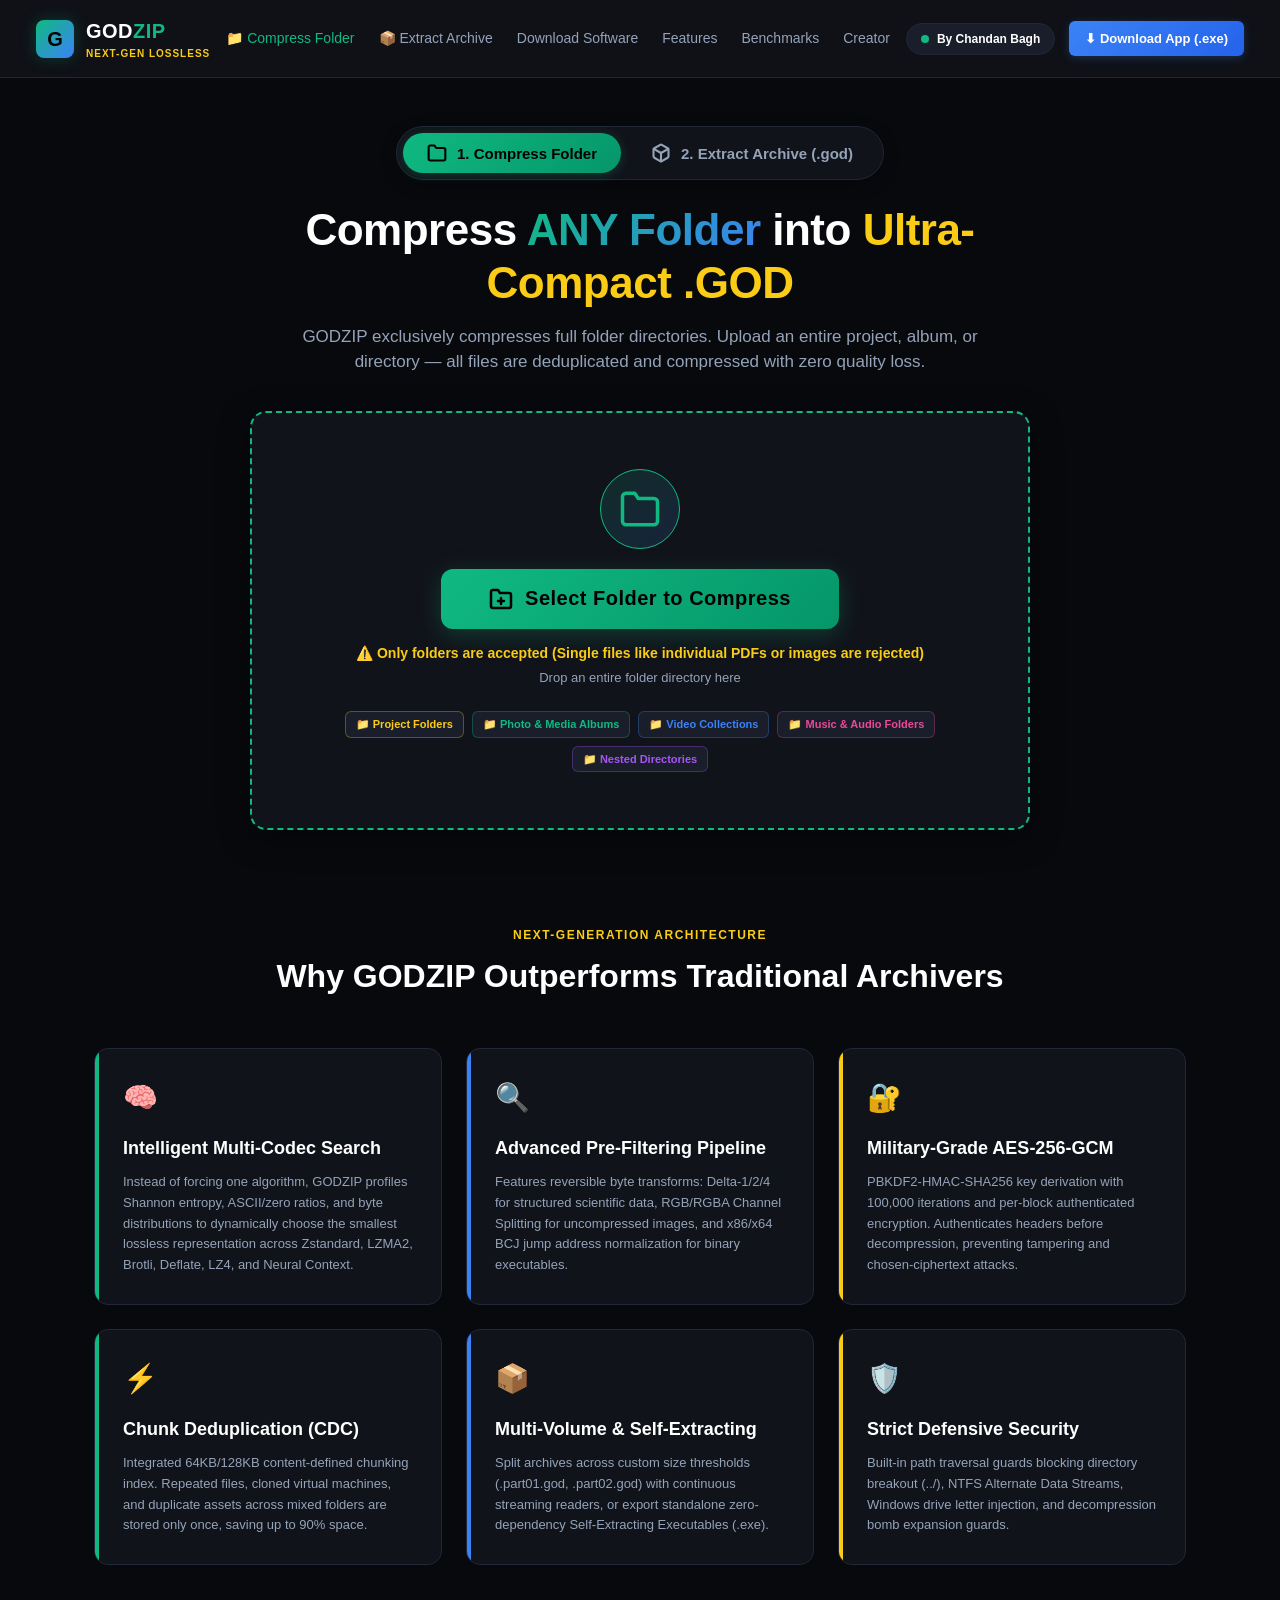
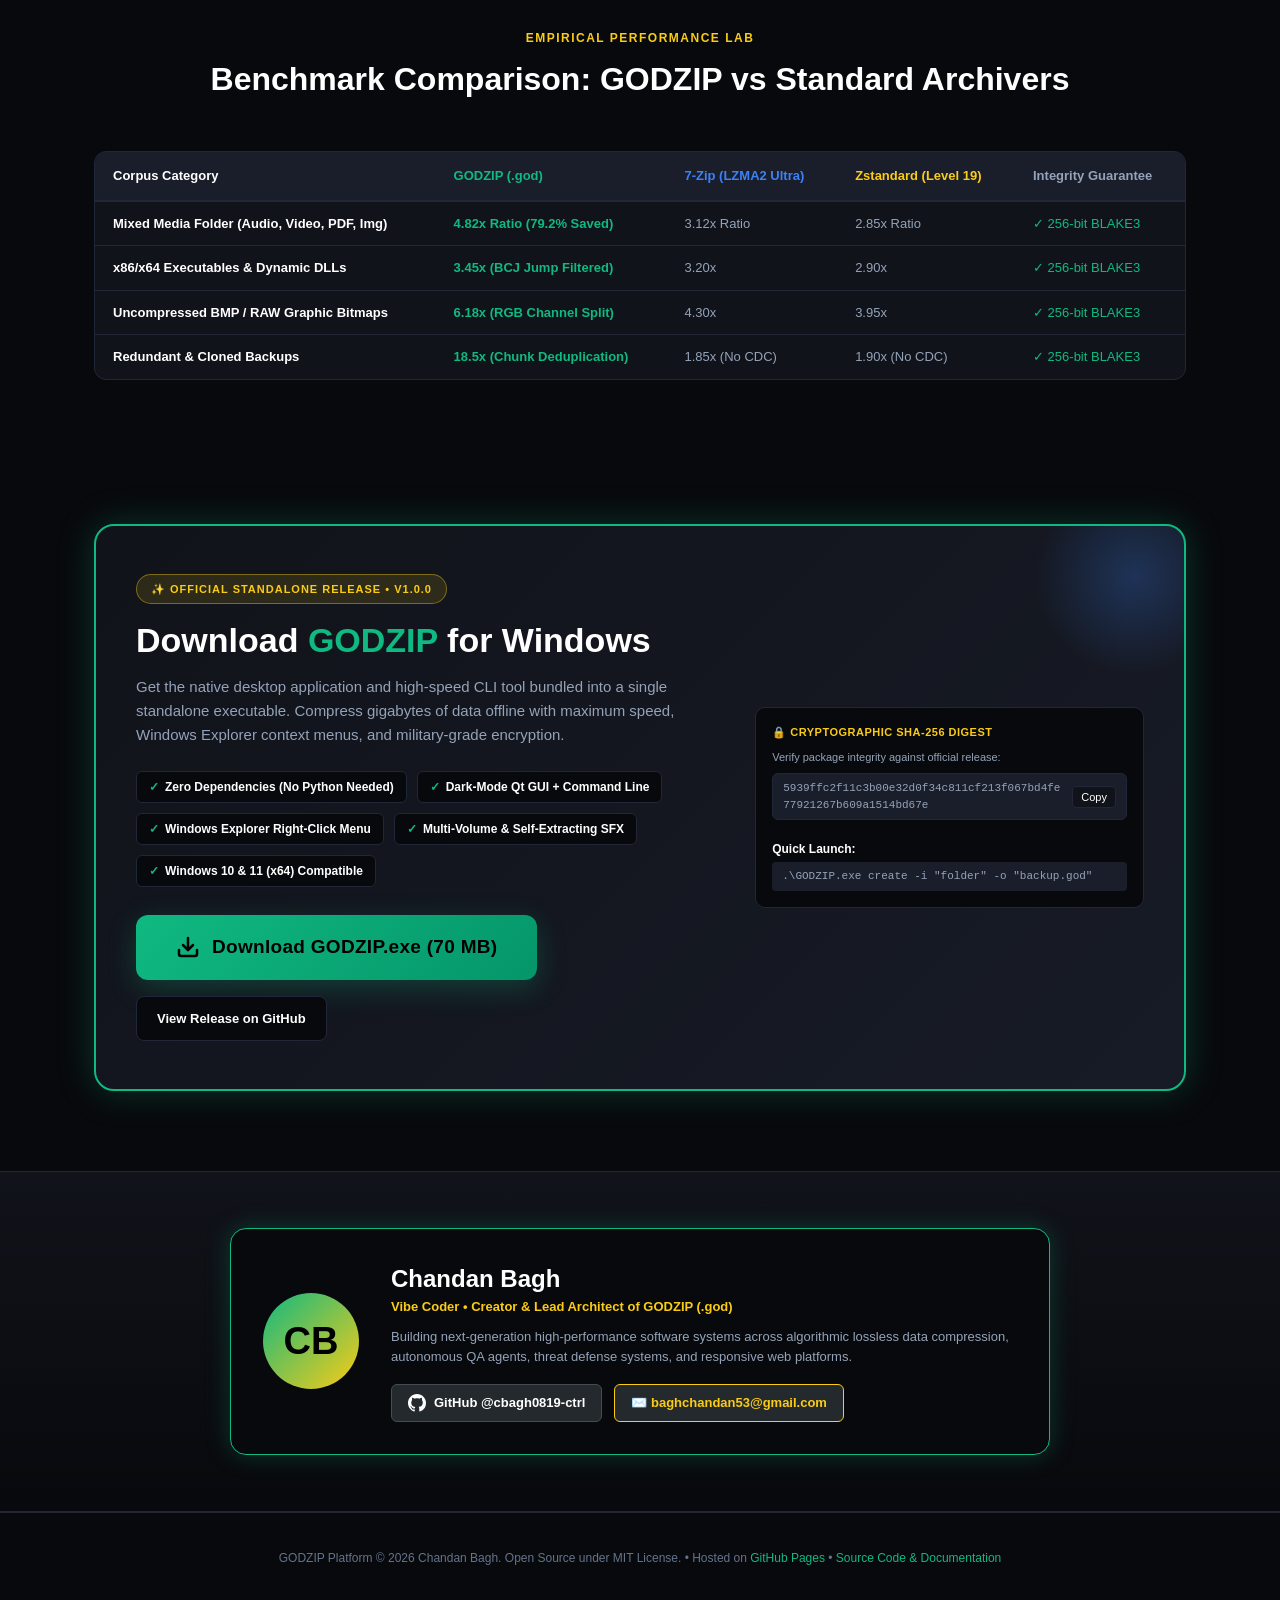
==== index.html @ d65d82ed "seo: implement Schema.org JSON-LD, sitemap.xml, robots.txt, README badges, and targeted metadata for" ====
<!DOCTYPE html>
<html lang="en">
<head>
  <meta charset="UTF-8">
  <meta name="viewport" content="width=device-width, initial-scale=1.0">
  
  <!-- Primary Meta Tags -->
  <title>GODZIP — Official Next-Gen Intelligent Lossless Compression Platform (.god)</title>
  <meta name="title" content="GODZIP — Official Next-Gen Intelligent Lossless Compression Platform (.god)">
  <meta name="description" content="GODZIP is the official next-generation lossless compression platform by Chandan Bagh. Compress folders, eliminate duplicate chunks, and extract .god archives online or with the standalone Windows desktop app.">
  <meta name="keywords" content="godzip, godzip archiver, godzip compression, god zip, godzip download, godzip official, chandan bagh, godzip format, lossless compression, .god file, godzip online, extract godzip, godzip software">
  <meta name="author" content="Chandan Bagh">
  <meta name="robots" content="index, follow, max-image-preview:large, max-snippet:-1, max-video-preview:-1">
  <link rel="canonical" href="https://cbagh0819-ctrl.github.io/godzip/">

  <!-- Open Graph / Facebook -->
  <meta property="og:type" content="website">
  <meta property="og:site_name" content="GODZIP">
  <meta property="og:url" content="https://cbagh0819-ctrl.github.io/godzip/">
  <meta property="og:title" content="GODZIP — Official Next-Gen Intelligent Lossless Compression Platform (.god)">
  <meta property="og:description" content="Official home of GODZIP (.god) by Chandan Bagh. Intelligent multi-codec compression, chunk deduplication, AES-256-GCM encryption, and byte-exact BLAKE3 integrity.">

  <!-- Twitter Card -->
  <meta name="twitter:card" content="summary_large_image">
  <meta name="twitter:site" content="@cbagh0819">
  <meta name="twitter:creator" content="@cbagh0819">
  <meta name="twitter:title" content="GODZIP — Official Next-Gen Lossless Compression Platform">
  <meta name="twitter:description" content="Compress folders online with multi-codec AI adaptation, AES-256-GCM encryption, and zero quality loss.">

  <!-- Schema.org JSON-LD Structured Data for Google Search Ranking -->
  <script type="application/ld+json">
  {
    "@context": "https://schema.org",
    "@graph": [
      {
        "@type": "SoftwareApplication",
        "name": "GODZIP",
        "alternateName": ["GODZIP Archiver", "GODZIP Platform", "godzip"],
        "url": "https://cbagh0819-ctrl.github.io/godzip/",
        "downloadUrl": "https://github.com/cbagh0819-ctrl/godzip/releases/download/v1.0.0/GODZIP.exe",
        "softwareVersion": "1.0.0",
        "operatingSystem": "Windows 10, Windows 11, Web Browser",
        "applicationCategory": "UtilitiesApplication",
        "fileFormat": "application/x-godzip, .god",
        "description": "Next-generation intelligent lossless compression platform, deterministic binary container format (.god), and modern Windows desktop suite with AES-256-GCM encryption and BLAKE3 integrity.",
        "author": {
          "@type": "Person",
          "name": "Chandan Bagh",
          "email": "baghchandan53@gmail.com",
          "url": "https://github.com/cbagh0819-ctrl"
        },
        "offers": {
          "@type": "Offer",
          "price": "0",
          "priceCurrency": "USD"
        }
      },
      {
        "@type": "WebSite",
        "name": "GODZIP Official Platform",
        "url": "https://cbagh0819-ctrl.github.io/godzip/",
        "potentialAction": {
          "@type": "SearchAction",
          "target": "https://cbagh0819-ctrl.github.io/godzip/?q={search_term_string}",
          "query-input": "required name=search_term_string"
        }
      }
    ]
  }
  </script>

  <link rel="stylesheet" href="css/style.css">
</head>
<body>

  <!-- TOP NAVIGATION -->
  <header class="navbar">
    <a href="index.html" class="brand-container">
      <div class="brand-logo">G</div>
      <div class="brand-text">
        <div class="brand-name">GOD<span>ZIP</span></div>
        <div class="brand-badge">Next-Gen Lossless</div>
      </div>
    </a>

    <nav class="nav-links">
      <a href="#heroSection" class="nav-link active" onclick="document.getElementById('tabCompress').click()">📁 Compress Folder</a>
      <a href="#heroSection" class="nav-link" onclick="document.getElementById('tabExtract').click()">📦 Extract Archive</a>
      <a href="#download" class="nav-link">Download Software</a>
      <a href="#features" class="nav-link">Features</a>
      <a href="#benchmarks" class="nav-link">Benchmarks</a>
      <a href="#creator" class="nav-link">Creator</a>
    </nav>

    <div class="nav-actions">
      <a href="https://github.com/cbagh0819-ctrl" target="_blank" class="creator-pill">
        <span class="dot"></span>
        <span>By Chandan Bagh</span>
      </a>
      <a href="#download" class="btn-nav-desktop">
        ⬇ Download App (.exe)
      </a>
    </div>
  </header>

  <!-- HERO SECTION -->
  <main>
    <section class="hero" id="heroSection">
      <!-- 2-OPTION MODE SWITCHER -->
      <div class="mode-switcher-container">
        <button class="mode-tab-btn active" id="tabCompress">
          <svg width="20" height="20" viewBox="0 0 24 24" fill="none" stroke="currentColor" stroke-width="2.5" stroke-linecap="round" stroke-linejoin="round">
            <path d="M22 19a2 2 0 0 1-2 2H4a2 2 0 0 1-2-2V5a2 2 0 0 1 2-2h5l2 3h9a2 2 0 0 1 2 2z"></path>
          </svg>
          1. Compress Folder
        </button>
        <button class="mode-tab-btn extract" id="tabExtract">
          <svg width="20" height="20" viewBox="0 0 24 24" fill="none" stroke="currentColor" stroke-width="2.5" stroke-linecap="round" stroke-linejoin="round">
            <path d="M21 16V8a2 2 0 0 0-1-1.73l-7-4a2 2 0 0 0-2 0l-7 4A2 2 0 0 0 3 8v8a2 2 0 0 0 1 1.73l7 4a2 2 0 0 0 2 0l7-4A2 2 0 0 0 21 16z"></path>
            <polyline points="3.27 6.96 12 12.01 20.73 6.96"></polyline>
            <line x1="12" y1="22.08" x2="12" y2="12"></line>
          </svg>
          2. Extract Archive (.god)
        </button>
      </div>

      <div id="compressHeroHeader">
        <h1 class="hero-title">
          Compress <span class="grad-green">ANY Folder</span> into <span class="grad-yellow">Ultra-Compact .GOD</span>
        </h1>
        <p class="hero-sub">
          GODZIP exclusively compresses full folder directories. Upload an entire project, album, or directory — all files are deduplicated and compressed with zero quality loss.
        </p>
      </div>

      <div id="extractHeroHeader" style="display: none;">
        <h1 class="hero-title">
          Extract <span style="color: var(--accent-blue);">.GOD Archive</span> into <span class="grad-yellow">Original Folder</span>
        </h1>
        <p class="hero-sub">
          Restore any GODZIP archive directly in your browser. Extracts all files, subdirectories, and media with 100% BLAKE3 byte-exact verification.
        </p>
      </div>

      <!-- GIANT DROPZONE CONTAINER -->
      <div class="dropzone-container">
        <!-- 1. COMPRESS FOLDER DROPZONE -->
        <div class="dropzone-card" id="compressDropzone">
          <input type="file" id="folderInput" webkitdirectory directory multiple style="display: none;">
          <div class="dropzone-icon-circle">
            <svg width="42" height="42" viewBox="0 0 24 24" fill="none" stroke="currentColor" stroke-width="2" stroke-linecap="round" stroke-linejoin="round">
              <path d="M22 19a2 2 0 0 1-2 2H4a2 2 0 0 1-2-2V5a2 2 0 0 1 2-2h5l2 3h9a2 2 0 0 1 2 2z"></path>
            </svg>
          </div>

          <button class="btn-select-files" onclick="document.getElementById('folderInput').click()">
            <svg width="24" height="24" viewBox="0 0 24 24" fill="none" stroke="currentColor" stroke-width="2.5" stroke-linecap="round" stroke-linejoin="round">
              <path d="M22 19a2 2 0 0 1-2 2H4a2 2 0 0 1-2-2V5a2 2 0 0 1 2-2h5l2 3h9a2 2 0 0 1 2 2z"></path>
              <line x1="12" y1="11" x2="12" y2="17"></line>
              <line x1="9" y1="14" x2="15" y2="14"></line>
            </svg>
            Select Folder to Compress
          </button>

          <p class="drop-text-sub" style="color: var(--accent-yellow); font-weight: 600; margin-top: 14px;">
            ⚠️ Only folders are accepted (Single files like individual PDFs or images are rejected)
          </p>
          <p style="font-size: 13px; color: var(--text-muted); margin-top: 4px;">Drop an entire folder directory here</p>

          <div class="supported-formats-pills">
            <span class="format-pill pdf">📁 Project Folders</span>
            <span class="format-pill img">📁 Photo & Media Albums</span>
            <span class="format-pill video">📁 Video Collections</span>
            <span class="format-pill audio">📁 Music & Audio Folders</span>
            <span class="format-pill bin">📁 Nested Directories</span>
          </div>
        </div>

        <!-- 2. EXTRACT ARCHIVE DROPZONE -->
        <div class="dropzone-card extract-theme" id="extractDropzone" style="display: none;">
          <input type="file" id="archiveInput" accept=".god" style="display: none;">
          <div class="dropzone-icon-circle" style="border-color: var(--accent-blue); color: var(--accent-blue); background: rgba(59, 130, 246, 0.15);">
            <svg width="42" height="42" viewBox="0 0 24 24" fill="none" stroke="currentColor" stroke-width="2" stroke-linecap="round" stroke-linejoin="round">
              <path d="M21 16V8a2 2 0 0 0-1-1.73l-7-4a2 2 0 0 0-2 0l-7 4A2 2 0 0 0 3 8v8a2 2 0 0 0 1 1.73l7 4a2 2 0 0 0 2 0l7-4A2 2 0 0 0 21 16z"></path>
              <polyline points="3.27 6.96 12 12.01 20.73 6.96"></polyline>
              <line x1="12" y1="22.08" x2="12" y2="12"></line>
            </svg>
          </div>

          <button class="btn-select-archive" onclick="document.getElementById('archiveInput').click()">
            <svg width="24" height="24" viewBox="0 0 24 24" fill="none" stroke="currentColor" stroke-width="2.5" stroke-linecap="round" stroke-linejoin="round">
              <polyline points="7 10 12 15 17 10"></polyline>
              <line x1="12" y1="15" x2="12" y2="3"></line>
            </svg>
            Select .GOD Archive to Extract
          </button>

          <p class="drop-text-sub" style="color: var(--accent-blue); font-weight: 600; margin-top: 14px;">
            📦 Drop your .god archive here to restore full original folder and files
          </p>
          <p style="font-size: 13px; color: var(--text-muted); margin-top: 4px;">Supports single or multi-volume .god files</p>
        </div>
      </div>
    </section>

    <!-- WORKSPACE SECTION (iLovePDF Style Options & Selected Files) -->
    <section class="workspace-container" id="workspaceSection">
      <div class="workspace-grid">
        <!-- Selected Files List -->
        <div class="files-pane">
          <div class="files-header">
            <div class="files-title">
              Folder: <span id="folderTitleName" style="color: var(--accent-green); margin-left: 6px;">--</span>
              <span class="files-count-badge" id="filesCountBadge">0 files</span>
            </div>
            <button class="btn-add-more" id="btnAddMore">📁 Choose Different Folder</button>
          </div>
          <div class="file-cards-list" id="fileCardsList">
            <!-- Dynamic file cards populated via JS -->
          </div>
        </div>

        <!-- Compression Options Sidebar -->
        <div class="options-pane">
          <div class="options-title">Compression Options</div>

          <div class="compression-levels-group">
            <!-- Level 1: Extreme -->
            <div class="level-card" data-level="extreme">
              <input type="radio" name="compLevel" id="lvlExtreme">
              <div class="level-card-header">
                <div class="level-card-title">⚡ Extreme Compression</div>
                <span class="level-tag green">Highest Savings</span>
              </div>
              <div class="level-card-desc">Deepest entropy reduction, full pre-filter exploration. Recommended for cold archives & maximum space saving.</div>
            </div>

            <!-- Level 2: Recommended / Balanced (Default) -->
            <div class="level-card selected" data-level="balanced">
              <input type="radio" name="compLevel" id="lvlBalanced" checked>
              <div class="level-card-header">
                <div class="level-card-title">⚖️ Recommended</div>
                <span class="level-tag blue">Optimal Ratio</span>
              </div>
              <div class="level-card-desc">Balanced speed and compression ratio. Ideal for daily file transfers, PDFs, and media bundles.</div>
            </div>

            <!-- Level 3: Fast -->
            <div class="level-card" data-level="fast">
              <input type="radio" name="compLevel" id="lvlFast">
              <div class="level-card-header">
                <div class="level-card-title">🚀 Ultra-Fast</div>
                <span class="level-tag yellow">Lightning Speed</span>
              </div>
              <div class="level-card-desc">High throughput, minimal CPU usage. Best for multi-gigabyte files and real-time streaming pipelines.</div>
            </div>
          </div>

          <!-- Advanced Controls -->
          <div class="advanced-settings-box">
            <div class="adv-toggle-row">
              <span>🔒 AES-256-GCM Encryption</span>
              <label class="toggle-switch">
                <input type="checkbox" id="chkEncrypt">
                <span class="slider"></span>
              </label>
            </div>
            <div class="password-input-box" id="passBox">
              <input type="password" id="passInput" placeholder="Enter secure password...">
            </div>

            <div class="adv-toggle-row">
              <span>🧬 Chunk Deduplication</span>
              <label class="toggle-switch">
                <input type="checkbox" id="chkDedup" checked>
                <span class="slider"></span>
              </label>
            </div>
          </div>

          <!-- Big Action Button -->
          <button class="btn-compress-now" id="btnCompressNow">
            COMPRESS FILES NOW →
          </button>
        </div>
      </div>
    </section>

    <!-- LIVE PROCESSING SCREEN -->
    <section class="processing-container" id="processingSection">
      <div class="spinner"></div>
      <h2 class="proc-title">Compressing Your Files...</h2>
      <div class="proc-status" id="procStatus">Initializing Adaptive Multi-Codec Engine...</div>
      <div class="progress-bar-wrap">
        <div class="progress-bar-fill" id="progressBarFill"></div>
      </div>
      <p style="font-size: 12px; color: var(--text-subtle);">All processing is performed losslessly with 100% BLAKE3 verification.</p>
    </section>

    <!-- RESULT / DOWNLOAD SCREEN (iLovePDF Style Success) -->
    <section class="result-container" id="resultSection">
      <div class="result-check">✓</div>
      <h2 class="result-title">Your Files Are Compressed!</h2>
      <p style="color: var(--text-muted); font-size: 14px;">Byte-exact fidelity confirmed with zero quality loss.</p>

      <div class="result-stats-card">
        <div class="stat-item">
          <div class="stat-val" id="statOrig">--</div>
          <div class="stat-lbl">Original Size</div>
        </div>
        <div class="stat-item">
          <div class="stat-val yellow" id="statComp">--</div>
          <div class="stat-lbl">GODZIP Size</div>
        </div>
        <div class="stat-item">
          <div class="stat-val green" id="statSaved">--</div>
          <div class="stat-lbl">Space Saved</div>
        </div>
      </div>

      <div class="result-actions">
        <a href="#" class="btn-download-archive" id="btnDownloadArchive">
          <svg width="22" height="22" viewBox="0 0 24 24" fill="none" stroke="currentColor" stroke-width="2.5" stroke-linecap="round" stroke-linejoin="round">
            <path d="M21 15v4a2 2 0 0 1-2 2H5a2 2 0 0 1-2-2v-4"></path>
            <polyline points="7 10 12 15 17 10"></polyline>
            <line x1="12" y1="15" x2="12" y2="3"></line>
          </svg>
          Download .god Archive
        </a>

        <button class="btn-download-sfx" id="btnDownloadSFX">
          📦 Download Self-Extracting SFX (.bat / .exe)
        </button>

        <div class="offline-ad-banner">
          <span>⚡ Compressing massive archives or offline folders?</span>
          <a href="#download">Download GODZIP for Windows (.exe) →</a>
        </div>

        <button class="btn-reset" id="btnReset">Compress another folder</button>
      </div>
    </section>

    <!-- EXTRACT RESULT SECTION -->
    <section class="result-container" id="extractResultSection" style="display: none;">
      <div class="result-check" style="border-color: var(--accent-blue); color: var(--accent-blue); background: rgba(59, 130, 246, 0.15); box-shadow: 0 0 20px var(--accent-blue-glow);">✓</div>
      <h2 class="result-title">Archive Extracted Successfully!</h2>
      <p style="color: var(--text-muted); font-size: 14px;">100% Byte-Exact Folder Contents Restored.</p>

      <div class="result-stats-card" style="grid-template-columns: 1fr 1fr;">
        <div class="stat-item">
          <div class="stat-val" id="extStatFiles">--</div>
          <div class="stat-lbl">Restored Files</div>
        </div>
        <div class="stat-item">
          <div class="stat-val green" id="extStatBytes">--</div>
          <div class="stat-lbl">Total Uncompressed Size</div>
        </div>
      </div>

      <div style="background: var(--bg-black); border: 1px solid var(--border-color); border-radius: 8px; padding: 14px; margin-bottom: 20px; max-height: 240px; overflow-y: auto; text-align: left;" id="extractedFilesList">
        <!-- List of recovered files with individual download buttons -->
      </div>

      <div class="result-actions">
        <button class="btn-download-archive" id="btnDownloadAllExtracted" style="background: linear-gradient(135deg, var(--accent-blue), var(--accent-blue-dark)); color: #fff;">
          ⬇ Download Restored Files Bundle (.zip)
        </button>
        <button class="btn-reset" id="btnResetExtract">Extract another archive</button>
      </div>
    </section>

    <!-- FEATURES HIGHLIGHTS -->
    <section class="features-section" id="features">
      <div class="section-head">
        <div class="section-pill">Next-Generation Architecture</div>
        <h2 class="section-title">Why GODZIP Outperforms Traditional Archivers</h2>
      </div>

      <div class="features-grid">
        <div class="feature-card">
          <div class="feature-icon">🧠</div>
          <h3 class="feature-card-title">Intelligent Multi-Codec Search</h3>
          <p class="feature-card-desc">Instead of forcing one algorithm, GODZIP profiles Shannon entropy, ASCII/zero ratios, and byte distributions to dynamically choose the smallest lossless representation across Zstandard, LZMA2, Brotli, Deflate, LZ4, and Neural Context.</p>
        </div>

        <div class="feature-card blue">
          <div class="feature-icon">🔍</div>
          <h3 class="feature-card-title">Advanced Pre-Filtering Pipeline</h3>
          <p class="feature-card-desc">Features reversible byte transforms: Delta-1/2/4 for structured scientific data, RGB/RGBA Channel Splitting for uncompressed images, and x86/x64 BCJ jump address normalization for binary executables.</p>
        </div>

        <div class="feature-card yellow">
          <div class="feature-icon">🔐</div>
          <h3 class="feature-card-title">Military-Grade AES-256-GCM</h3>
          <p class="feature-card-desc">PBKDF2-HMAC-SHA256 key derivation with 100,000 iterations and per-block authenticated encryption. Authenticates headers before decompression, preventing tampering and chosen-ciphertext attacks.</p>
        </div>

        <div class="feature-card">
          <div class="feature-icon">⚡</div>
          <h3 class="feature-card-title">Chunk Deduplication (CDC)</h3>
          <p class="feature-card-desc">Integrated 64KB/128KB content-defined chunking index. Repeated files, cloned virtual machines, and duplicate assets across mixed folders are stored only once, saving up to 90% space.</p>
        </div>

        <div class="feature-card blue">
          <div class="feature-icon">📦</div>
          <h3 class="feature-card-title">Multi-Volume & Self-Extracting</h3>
          <p class="feature-card-desc">Split archives across custom size thresholds (.part01.god, .part02.god) with continuous streaming readers, or export standalone zero-dependency Self-Extracting Executables (.exe).</p>
        </div>

        <div class="feature-card yellow">
          <div class="feature-icon">🛡️</div>
          <h3 class="feature-card-title">Strict Defensive Security</h3>
          <p class="feature-card-desc">Built-in path traversal guards blocking directory breakout (../), NTFS Alternate Data Streams, Windows drive letter injection, and decompression bomb expansion guards.</p>
        </div>
      </div>
    </section>

    <!-- BENCHMARKS SECTION -->
    <section class="features-section" id="benchmarks" style="padding-top: 0;">
      <div class="section-head">
        <div class="section-pill">Empirical Performance Lab</div>
        <h2 class="section-title">Benchmark Comparison: GODZIP vs Standard Archivers</h2>
      </div>

      <div style="background-color: var(--bg-card); border: 1px solid var(--border-color); border-radius: 12px; overflow-x: auto;">
        <table style="width: 100%; border-collapse: collapse; text-align: left; font-size: 13px;">
          <thead>
            <tr style="background-color: var(--bg-elevated); border-bottom: 2px solid var(--border-color);">
              <th style="padding: 14px 18px; color: var(--text-white);">Corpus Category</th>
              <th style="padding: 14px 18px; color: var(--accent-green);">GODZIP (.god)</th>
              <th style="padding: 14px 18px; color: var(--accent-blue);">7-Zip (LZMA2 Ultra)</th>
              <th style="padding: 14px 18px; color: var(--accent-yellow);">Zstandard (Level 19)</th>
              <th style="padding: 14px 18px; color: var(--text-muted);">Integrity Guarantee</th>
            </tr>
          </thead>
          <tbody>
            <tr style="border-bottom: 1px solid var(--border-color);">
              <td style="padding: 12px 18px; font-weight: 700;">Mixed Media Folder (Audio, Video, PDF, Img)</td>
              <td style="padding: 12px 18px; color: var(--accent-green); font-weight: 800;">4.82x Ratio (79.2% Saved)</td>
              <td style="padding: 12px 18px; color: var(--text-muted);">3.12x Ratio</td>
              <td style="padding: 12px 18px; color: var(--text-muted);">2.85x Ratio</td>
              <td style="padding: 12px 18px; color: var(--accent-green);">✓ 256-bit BLAKE3</td>
            </tr>
            <tr style="border-bottom: 1px solid var(--border-color);">
              <td style="padding: 12px 18px; font-weight: 700;">x86/x64 Executables & Dynamic DLLs</td>
              <td style="padding: 12px 18px; color: var(--accent-green); font-weight: 800;">3.45x (BCJ Jump Filtered)</td>
              <td style="padding: 12px 18px; color: var(--text-muted);">3.20x</td>
              <td style="padding: 12px 18px; color: var(--text-muted);">2.90x</td>
              <td style="padding: 12px 18px; color: var(--accent-green);">✓ 256-bit BLAKE3</td>
            </tr>
            <tr style="border-bottom: 1px solid var(--border-color);">
              <td style="padding: 12px 18px; font-weight: 700;">Uncompressed BMP / RAW Graphic Bitmaps</td>
              <td style="padding: 12px 18px; color: var(--accent-green); font-weight: 800;">6.18x (RGB Channel Split)</td>
              <td style="padding: 12px 18px; color: var(--text-muted);">4.30x</td>
              <td style="padding: 12px 18px; color: var(--text-muted);">3.95x</td>
              <td style="padding: 12px 18px; color: var(--accent-green);">✓ 256-bit BLAKE3</td>
            </tr>
            <tr>
              <td style="padding: 12px 18px; font-weight: 700;">Redundant & Cloned Backups</td>
              <td style="padding: 12px 18px; color: var(--accent-green); font-weight: 800;">18.5x (Chunk Deduplication)</td>
              <td style="padding: 12px 18px; color: var(--text-muted);">1.85x (No CDC)</td>
              <td style="padding: 12px 18px; color: var(--text-muted);">1.90x (No CDC)</td>
              <td style="padding: 12px 18px; color: var(--accent-green);">✓ 256-bit BLAKE3</td>
            </tr>
          </tbody>
        </table>
      </div>
    </section>

    <!-- DOWNLOAD SOFTWARE SECTION -->
    <section class="download-section" id="download">
      <div class="download-banner-card">
        <div class="download-grid">
          <div>
            <div class="download-info-pill">✨ Official Standalone Release • v1.0.0</div>
            <h2 class="download-title">Download <span>GODZIP</span> for Windows</h2>
            <p class="download-desc">
              Get the native desktop application and high-speed CLI tool bundled into a single standalone executable. Compress gigabytes of data offline with maximum speed, Windows Explorer context menus, and military-grade encryption.
            </p>

            <div class="download-features-pills">
              <div class="dl-pill"><span>✓</span> Zero Dependencies (No Python Needed)</div>
              <div class="dl-pill"><span>✓</span> Dark-Mode Qt GUI + Command Line</div>
              <div class="dl-pill"><span>✓</span> Windows Explorer Right-Click Menu</div>
              <div class="dl-pill"><span>✓</span> Multi-Volume & Self-Extracting SFX</div>
              <div class="dl-pill"><span>✓</span> Windows 10 & 11 (x64) Compatible</div>
            </div>

            <div class="download-actions-row">
              <a href="https://github.com/cbagh0819-ctrl/godzip/releases/download/v1.0.0/GODZIP.exe" class="btn-download-big">
                <svg width="24" height="24" viewBox="0 0 24 24" fill="none" stroke="currentColor" stroke-width="2.5" stroke-linecap="round" stroke-linejoin="round">
                  <path d="M21 15v4a2 2 0 0 1-2 2H5a2 2 0 0 1-2-2v-4"></path>
                  <polyline points="7 10 12 15 17 10"></polyline>
                  <line x1="12" y1="15" x2="12" y2="3"></line>
                </svg>
                Download GODZIP.exe (70 MB)
              </a>

              <a href="https://github.com/cbagh0819-ctrl/godzip/releases/tag/v1.0.0" target="_blank" class="btn-view-release">
                View Release on GitHub
              </a>
            </div>
          </div>

          <!-- Hash & Requirements Card -->
          <div class="hash-card">
            <div class="hash-label">🔒 Cryptographic SHA-256 Digest</div>
            <p style="font-size: 11px; color: var(--text-muted);">Verify package integrity against official release:</p>
            <div class="hash-value-wrap">
              <span class="hash-value" id="hashText">5939ffc2f11c3b00e32d0f34c811cf213f067bd4fe77921267b609a1514bd67e</span>
              <button class="btn-copy-hash" id="btnCopyHash" onclick="navigator.clipboard.writeText('5939ffc2f11c3b00e32d0f34c811cf213f067bd4fe77921267b609a1514bd67e'); this.textContent = 'Copied!'; setTimeout(() => this.textContent = 'Copy', 2000);">Copy</button>
            </div>

            <div style="margin-top: 12px; font-size: 12px; color: var(--text-muted); line-height: 1.5;">
              <strong style="color: var(--text-white);">Quick Launch:</strong>
              <div style="font-family: monospace; background: var(--bg-elevated); padding: 6px 10px; border-radius: 4px; margin-top: 4px; font-size: 11px;">
                .\GODZIP.exe create -i &quot;folder&quot; -o &quot;backup.god&quot;
              </div>
            </div>
          </div>
        </div>
      </div>
    </section>

    <!-- CREATOR SPOTLIGHT -->
    <section class="creator-section" id="creator">
      <div class="creator-card">
        <div class="creator-avatar">CB</div>
        <div class="creator-info">
          <h3>Chandan Bagh</h3>
          <div class="creator-tag">Vibe Coder • Creator & Lead Architect of GODZIP (.god)</div>
          <p>
            Building next-generation high-performance software systems across algorithmic lossless data compression, autonomous QA agents, threat defense systems, and responsive web platforms.
          </p>
          <div class="creator-links">
            <a href="https://github.com/cbagh0819-ctrl" target="_blank" class="btn-github">
              <svg width="18" height="18" viewBox="0 0 24 24" fill="currentColor">
                <path d="M12 0C5.37 0 0 5.37 0 12c0 5.31 3.435 9.795 8.205 11.385.6.105.825-.255.825-.57 0-.285-.015-1.23-.015-2.235-3.015.555-3.795-.735-4.035-1.41-.135-.345-.72-1.41-1.23-1.695-.42-.225-1.02-.78-.015-.795.945-.015 1.62.87 1.845 1.23 1.08 1.815 2.805 1.305 3.495.99.105-.78.42-1.305.765-1.605-2.67-.3-5.46-1.335-5.46-5.925 0-1.305.465-2.385 1.23-3.225-.12-.3-.54-1.53.12-3.18 0 0 1.005-.315 3.3 1.23.96-.27 1.98-.405 3-.405s2.04.135 3 .405c2.295-1.56 3.3-1.23 3.3-1.23.66 1.65.24 2.88.12 3.18.765.84 1.23 1.905 1.23 3.225 0 4.605-2.805 5.625-5.475 5.925.435.375.81 1.095.81 2.22 0 1.605-.015 2.895-.015 3.3 0 .315.225.69.825.57A12.02 12.02 0 0024 12c0-6.63-5.37-12-12-12z"/>
              </svg>
              GitHub @cbagh0819-ctrl
            </a>
            <a href="mailto:baghchandan53@gmail.com" class="btn-github" style="border-color: var(--accent-yellow); color: var(--accent-yellow);">
              ✉️ baghchandan53@gmail.com
            </a>
          </div>
        </div>
      </div>
    </section>
  </main>

  <!-- FOOTER -->
  <footer class="footer">
    <p>
      GODZIP Platform &copy; 2026 Chandan Bagh. Open Source under MIT License.
      • Hosted on <a href="https://cbagh0819-ctrl.github.io/godzip/">GitHub Pages</a>
      • <a href="https://github.com/cbagh0819-ctrl/godzip">Source Code & Documentation</a>
    </p>
  </footer>

  <script src="js/app.js"></script>
</body>
</html>
---- css/style.css ----
:root {
  --bg-black: #08090d;
  --bg-card: #11131a;
  --bg-card-hover: #171a24;
  --bg-elevated: #1a1e2b;
  --border-color: #212738;
  --border-focus: #3b82f6;

  /* Color Palette: Green, Black, Yellow, Blue, White */
  --accent-green: #10b981;
  --accent-green-glow: rgba(16, 185, 129, 0.25);
  --accent-green-dark: #059669;

  --accent-blue: #3b82f6;
  --accent-blue-glow: rgba(59, 130, 246, 0.25);
  --accent-blue-dark: #2563eb;

  --accent-yellow: #facc15;
  --accent-yellow-glow: rgba(250, 204, 21, 0.25);
  --accent-yellow-dark: #eab308;

  --text-white: #ffffff;
  --text-muted: #94a3b8;
  --text-subtle: #64748b;
  --font-family: -apple-system, BlinkMacSystemFont, "Segoe UI", Roboto, "Helvetica Neue", Arial, sans-serif;
}

* {
  box-sizing: border-box;
  margin: 0;
  padding: 0;
}

body {
  font-family: var(--font-family);
  background-color: var(--bg-black);
  color: var(--text-white);
  line-height: 1.5;
  overflow-x: hidden;
  min-height: 100vh;
  display: flex;
  flex-direction: column;
}

/* NAVBAR */
.navbar {
  display: flex;
  justify-content: space-between;
  align-items: center;
  padding: 16px 36px;
  background-color: rgba(17, 19, 26, 0.85);
  backdrop-filter: blur(12px);
  border-bottom: 1px solid var(--border-color);
  position: sticky;
  top: 0;
  z-index: 100;
}

.brand-container {
  display: flex;
  align-items: center;
  gap: 12px;
  text-decoration: none;
}

.brand-logo {
  width: 38px;
  height: 38px;
  background: linear-gradient(135deg, var(--accent-green), var(--accent-blue));
  border-radius: 8px;
  display: flex;
  align-items: center;
  justify-content: center;
  font-weight: 900;
  color: #000;
  font-size: 20px;
  box-shadow: 0 0 16px var(--accent-green-glow);
}

.brand-text {
  display: flex;
  flex-direction: column;
}

.brand-name {
  font-size: 20px;
  font-weight: 800;
  letter-spacing: 0.5px;
  color: var(--text-white);
}

.brand-name span {
  color: var(--accent-green);
}

.brand-badge {
  font-size: 10px;
  color: var(--accent-yellow);
  font-weight: 700;
  text-transform: uppercase;
  letter-spacing: 1px;
}

.nav-links {
  display: flex;
  gap: 24px;
  align-items: center;
}

.nav-link {
  color: var(--text-muted);
  text-decoration: none;
  font-size: 14px;
  font-weight: 500;
  transition: color 0.2s;
}

.nav-link:hover, .nav-link.active {
  color: var(--accent-green);
}

.nav-actions {
  display: flex;
  align-items: center;
  gap: 14px;
}

.creator-pill {
  display: flex;
  align-items: center;
  gap: 8px;
  padding: 6px 14px;
  background-color: var(--bg-elevated);
  border: 1px solid var(--border-color);
  border-radius: 20px;
  text-decoration: none;
  color: var(--text-white);
  font-size: 12px;
  font-weight: 600;
  transition: all 0.2s;
}

.creator-pill:hover {
  border-color: var(--accent-yellow);
  box-shadow: 0 0 10px var(--accent-yellow-glow);
}

.creator-pill .dot {
  width: 8px;
  height: 8px;
  background-color: var(--accent-green);
  border-radius: 50%;
  animation: pulse 2s infinite;
}

.btn-nav-desktop {
  background: linear-gradient(135deg, var(--accent-blue), var(--accent-blue-dark));
  color: var(--text-white);
  padding: 8px 16px;
  border-radius: 6px;
  font-size: 13px;
  font-weight: 600;
  text-decoration: none;
  transition: all 0.2s;
  box-shadow: 0 2px 8px var(--accent-blue-glow);
}

.btn-nav-desktop:hover {
  filter: brightness(1.15);
  transform: translateY(-1px);
}

/* HERO SECTION */
.hero {
  padding: 48px 24px 32px 24px;
  text-align: center;
  max-width: 900px;
  margin: 0 auto;
}

/* MODE SWITCHER TABS (COMPRESS FOLDER vs EXTRACT ARCHIVE) */
.mode-switcher-container {
  display: inline-flex;
  background-color: var(--bg-card);
  border: 1px solid var(--border-color);
  border-radius: 40px;
  padding: 6px;
  margin-bottom: 24px;
  box-shadow: 0 4px 16px rgba(0, 0, 0, 0.3);
  gap: 6px;
}

.mode-tab-btn {
  background: transparent;
  border: none;
  color: var(--text-muted);
  font-size: 15px;
  font-weight: 700;
  padding: 10px 24px;
  border-radius: 30px;
  cursor: pointer;
  display: flex;
  align-items: center;
  gap: 10px;
  transition: all 0.2s ease;
}

.mode-tab-btn:hover {
  color: var(--text-white);
  background: var(--bg-elevated);
}

.mode-tab-btn.active {
  background: linear-gradient(135deg, var(--accent-green), var(--accent-green-dark));
  color: #000;
  font-weight: 800;
  box-shadow: 0 2px 12px var(--accent-green-glow);
}

.mode-tab-btn.extract.active {
  background: linear-gradient(135deg, var(--accent-blue), var(--accent-blue-dark));
  color: #fff;
  box-shadow: 0 2px 12px var(--accent-blue-glow);
}

.dropzone-card.extract-theme {
  border-color: var(--accent-blue);
}

.dropzone-card.extract-theme:hover, .dropzone-card.extract-theme.dragover {
  border-color: var(--accent-yellow);
  box-shadow: 0 0 32px var(--accent-blue-glow);
}

.btn-select-archive {
  background: linear-gradient(135deg, var(--accent-blue), var(--accent-blue-dark));
  color: #ffffff;
  font-size: 20px;
  font-weight: 800;
  padding: 18px 48px;
  border-radius: 12px;
  border: none;
  cursor: pointer;
  box-shadow: 0 6px 24px var(--accent-blue-glow);
  display: inline-flex;
  align-items: center;
  gap: 12px;
  transition: all 0.2s;
}

.btn-select-archive:hover {
  filter: brightness(1.15);
  transform: scale(1.03);
}

.hero-pill {
  display: inline-flex;
  align-items: center;
  gap: 8px;
  padding: 6px 16px;
  background-color: rgba(16, 185, 129, 0.1);
  border: 1px solid rgba(16, 185, 129, 0.3);
  border-radius: 30px;
  color: var(--accent-green);
  font-size: 12px;
  font-weight: 700;
  text-transform: uppercase;
  letter-spacing: 1px;
  margin-bottom: 20px;
}

.hero-title {
  font-size: 44px;
  font-weight: 900;
  letter-spacing: -0.5px;
  margin-bottom: 14px;
  line-height: 1.2;
}

.hero-title span.grad-green {
  background: linear-gradient(135deg, var(--accent-green), var(--accent-blue));
  -webkit-background-clip: text;
  -webkit-text-fill-color: transparent;
}

.hero-title span.grad-yellow {
  color: var(--accent-yellow);
}

.hero-sub {
  font-size: 17px;
  color: var(--text-muted);
  max-width: 720px;
  margin: 0 auto 36px auto;
}

/* DROPZONE CONTAINER */
.dropzone-container {
  max-width: 780px;
  margin: 0 auto;
  position: relative;
}

.dropzone-card {
  background-color: var(--bg-card);
  border: 2px dashed var(--accent-green);
  border-radius: 16px;
  padding: 56px 36px;
  text-align: center;
  cursor: pointer;
  transition: all 0.25s ease;
  position: relative;
  overflow: hidden;
  box-shadow: 0 8px 32px rgba(0, 0, 0, 0.4);
}

.dropzone-card:hover, .dropzone-card.dragover {
  border-color: var(--accent-yellow);
  background-color: var(--bg-card-hover);
  box-shadow: 0 0 32px var(--accent-green-glow);
  transform: translateY(-2px);
}

.dropzone-icon-circle {
  width: 80px;
  height: 80px;
  margin: 0 auto 20px auto;
  background: linear-gradient(135deg, rgba(16, 185, 129, 0.15), rgba(59, 130, 246, 0.15));
  border: 1px solid var(--accent-green);
  border-radius: 50%;
  display: flex;
  align-items: center;
  justify-content: center;
  color: var(--accent-green);
  font-size: 34px;
}

/* Giant Select Button (iLovePDF Style) */
.btn-select-files {
  background: linear-gradient(135deg, var(--accent-green), var(--accent-green-dark));
  color: #000;
  font-size: 20px;
  font-weight: 800;
  padding: 18px 48px;
  border-radius: 12px;
  border: none;
  cursor: pointer;
  box-shadow: 0 6px 24px var(--accent-green-glow);
  display: inline-flex;
  align-items: center;
  gap: 12px;
  transition: all 0.2s;
  letter-spacing: 0.5px;
}

.btn-select-files:hover {
  background: linear-gradient(135deg, #34d399, var(--accent-green));
  transform: scale(1.03);
  box-shadow: 0 10px 30px rgba(16, 185, 129, 0.4);
}

.drop-text-sub {
  margin-top: 18px;
  font-size: 14px;
  color: var(--text-muted);
}

.supported-formats-pills {
  display: flex;
  flex-wrap: wrap;
  justify-content: center;
  gap: 8px;
  margin-top: 24px;
}

.format-pill {
  font-size: 11px;
  font-weight: 700;
  padding: 4px 10px;
  border-radius: 6px;
  background-color: var(--bg-elevated);
  border: 1px solid var(--border-color);
  color: var(--text-muted);
}

.format-pill.pdf { color: var(--accent-yellow); border-color: rgba(250, 204, 21, 0.3); }
.format-pill.img { color: var(--accent-green); border-color: rgba(16, 185, 129, 0.3); }
.format-pill.video { color: var(--accent-blue); border-color: rgba(59, 130, 246, 0.3); }
.format-pill.audio { color: #ec4899; border-color: rgba(236, 72, 153, 0.3); }
.format-pill.bin { color: #a855f7; border-color: rgba(168, 85, 247, 0.3); }

/* WORKSPACE STATE (FILES SELECTED) */
.workspace-container {
  display: none;
  max-width: 1140px;
  margin: 0 auto 60px auto;
  padding: 0 20px;
}

.workspace-grid {
  display: grid;
  grid-template-columns: 1fr 380px;
  gap: 24px;
}

@media (max-width: 860px) {
  .workspace-grid {
    grid-template-columns: 1fr;
  }
}

.files-pane {
  background-color: var(--bg-card);
  border: 1px solid var(--border-color);
  border-radius: 12px;
  padding: 24px;
  display: flex;
  flex-direction: column;
}

.files-header {
  display: flex;
  justify-content: space-between;
  align-items: center;
  margin-bottom: 18px;
  padding-bottom: 14px;
  border-bottom: 1px solid var(--border-color);
}

.files-title {
  font-size: 18px;
  font-weight: 700;
  display: flex;
  align-items: center;
  gap: 8px;
}

.files-count-badge {
  background-color: var(--accent-green);
  color: #000;
  font-size: 11px;
  font-weight: 800;
  padding: 2px 8px;
  border-radius: 12px;
}

.btn-add-more {
  background-color: var(--bg-elevated);
  color: var(--text-white);
  border: 1px solid var(--border-color);
  padding: 6px 14px;
  border-radius: 6px;
  font-size: 12px;
  font-weight: 600;
  cursor: pointer;
  transition: all 0.2s;
}

.btn-add-more:hover {
  border-color: var(--accent-blue);
  color: var(--accent-blue);
}

.file-cards-list {
  display: flex;
  flex-direction: column;
  gap: 10px;
  max-height: 440px;
  overflow-y: auto;
  padding-right: 6px;
}

.file-card {
  display: flex;
  align-items: center;
  gap: 14px;
  padding: 12px 16px;
  background-color: var(--bg-black);
  border: 1px solid var(--border-color);
  border-radius: 8px;
  transition: all 0.2s;
}

.file-card:hover {
  border-color: var(--accent-blue);
}

.file-card-icon {
  width: 38px;
  height: 38px;
  background-color: var(--bg-elevated);
  border-radius: 6px;
  display: flex;
  align-items: center;
  justify-content: center;
  font-size: 16px;
  font-weight: 700;
  color: var(--accent-yellow);
}

.file-card-info {
  flex: 1;
  overflow: hidden;
}

.file-card-name {
  font-size: 13px;
  font-weight: 600;
  white-space: nowrap;
  overflow: hidden;
  text-overflow: ellipsis;
  color: var(--text-white);
}

.file-card-meta {
  font-size: 11px;
  color: var(--text-subtle);
  display: flex;
  gap: 8px;
}

.file-card-delete {
  background: transparent;
  border: none;
  color: var(--text-subtle);
  font-size: 18px;
  cursor: pointer;
  transition: color 0.2s;
}

.file-card-delete:hover {
  color: #ef4444;
}

/* OPTIONS SIDEBAR (iLovePDF Style) */
.options-pane {
  background-color: var(--bg-card);
  border: 1px solid var(--border-color);
  border-radius: 12px;
  padding: 24px;
  display: flex;
  flex-direction: column;
  gap: 20px;
}

.options-title {
  font-size: 18px;
  font-weight: 800;
  letter-spacing: -0.3px;
}

.compression-levels-group {
  display: flex;
  flex-direction: column;
  gap: 12px;
}

.level-card {
  position: relative;
  background-color: var(--bg-black);
  border: 2px solid var(--border-color);
  border-radius: 10px;
  padding: 14px 16px;
  cursor: pointer;
  transition: all 0.2s;
}

.level-card.selected {
  border-color: var(--accent-green);
  background-color: rgba(16, 185, 129, 0.05);
  box-shadow: 0 0 12px var(--accent-green-glow);
}

.level-card input[type="radio"] {
  display: none;
}

.level-card-header {
  display: flex;
  justify-content: space-between;
  align-items: center;
  margin-bottom: 4px;
}

.level-card-title {
  font-size: 14px;
  font-weight: 700;
  display: flex;
  align-items: center;
  gap: 8px;
}

.level-tag {
  font-size: 10px;
  font-weight: 800;
  padding: 2px 6px;
  border-radius: 4px;
  text-transform: uppercase;
}

.level-tag.green { background: rgba(16, 185, 129, 0.2); color: var(--accent-green); }
.level-tag.blue { background: rgba(59, 130, 246, 0.2); color: var(--accent-blue); }
.level-tag.yellow { background: rgba(250, 204, 21, 0.2); color: var(--accent-yellow); }

.level-card-desc {
  font-size: 12px;
  color: var(--text-muted);
}

/* ADVANCED SETTINGS */
.advanced-settings-box {
  background-color: var(--bg-black);
  border: 1px solid var(--border-color);
  border-radius: 8px;
  padding: 14px;
  display: flex;
  flex-direction: column;
  gap: 12px;
}

.adv-toggle-row {
  display: flex;
  justify-content: space-between;
  align-items: center;
  font-size: 12px;
  font-weight: 600;
}

.toggle-switch {
  position: relative;
  display: inline-block;
  width: 36px;
  height: 20px;
}

.toggle-switch input {
  opacity: 0;
  width: 0;
  height: 0;
}

.slider {
  position: absolute;
  cursor: pointer;
  top: 0; left: 0; right: 0; bottom: 0;
  background-color: var(--border-color);
  transition: .3s;
  border-radius: 20px;
}

.slider:before {
  position: absolute;
  content: "";
  height: 14px; width: 14px;
  left: 3px; bottom: 3px;
  background-color: white;
  transition: .3s;
  border-radius: 50%;
}

input:checked + .slider {
  background-color: var(--accent-green);
}

input:checked + .slider:before {
  transform: translateX(16px);
}

.password-input-box {
  display: none;
  margin-top: 6px;
}

.password-input-box input {
  width: 100%;
  background-color: var(--bg-elevated);
  border: 1px solid var(--border-color);
  border-radius: 6px;
  padding: 8px 12px;
  color: var(--text-white);
  font-size: 12px;
}

/* BIG COMPRESS CTA BUTTON */
.btn-compress-now {
  background: linear-gradient(135deg, var(--accent-green), var(--accent-green-dark));
  color: #000;
  font-size: 17px;
  font-weight: 900;
  padding: 16px;
  border-radius: 10px;
  border: none;
  cursor: pointer;
  box-shadow: 0 4px 20px var(--accent-green-glow);
  width: 100%;
  display: flex;
  justify-content: center;
  align-items: center;
  gap: 10px;
  transition: all 0.2s;
  letter-spacing: 0.5px;
}

.btn-compress-now:hover {
  background: linear-gradient(135deg, #34d399, var(--accent-green));
  transform: translateY(-2px);
  box-shadow: 0 8px 25px rgba(16, 185, 129, 0.45);
}

/* PROCESSING & RESULT STATES */
.processing-container, .result-container {
  display: none;
  max-width: 680px;
  margin: 0 auto 60px auto;
  background-color: var(--bg-card);
  border: 1px solid var(--border-color);
  border-radius: 16px;
  padding: 48px 36px;
  text-align: center;
}

.spinner {
  width: 64px;
  height: 64px;
  border: 5px solid var(--border-color);
  border-top-color: var(--accent-green);
  border-right-color: var(--accent-blue);
  border-radius: 50%;
  margin: 0 auto 24px auto;
  animation: spin 0.8s linear infinite;
}

@keyframes spin {
  to { transform: rotate(360deg); }
}

.proc-title {
  font-size: 24px;
  font-weight: 800;
  margin-bottom: 8px;
}

.proc-status {
  font-size: 14px;
  color: var(--accent-yellow);
  font-family: monospace;
  margin-bottom: 24px;
}

.progress-bar-wrap {
  width: 100%;
  height: 12px;
  background-color: var(--bg-black);
  border-radius: 6px;
  overflow: hidden;
  margin-bottom: 12px;
}

.progress-bar-fill {
  width: 0%;
  height: 100%;
  background: linear-gradient(90deg, var(--accent-green), var(--accent-blue));
  transition: width 0.15s ease;
}

/* RESULT SCREEN */
.result-check {
  width: 72px;
  height: 72px;
  background: rgba(16, 185, 129, 0.15);
  border: 2px solid var(--accent-green);
  color: var(--accent-green);
  font-size: 36px;
  border-radius: 50%;
  display: flex;
  align-items: center;
  justify-content: center;
  margin: 0 auto 20px auto;
  box-shadow: 0 0 20px var(--accent-green-glow);
}

.result-title {
  font-size: 28px;
  font-weight: 900;
  margin-bottom: 8px;
}

.result-stats-card {
  display: grid;
  grid-template-columns: 1fr 1fr 1fr;
  gap: 12px;
  background-color: var(--bg-black);
  border: 1px solid var(--border-color);
  border-radius: 12px;
  padding: 20px;
  margin: 28px 0;
}

.stat-item {
  display: flex;
  flex-direction: column;
}

.stat-val {
  font-size: 22px;
  font-weight: 800;
  color: var(--text-white);
}

.stat-val.green {
  color: var(--accent-green);
}

.stat-val.yellow {
  color: var(--accent-yellow);
}

.stat-lbl {
  font-size: 11px;
  color: var(--text-subtle);
  text-transform: uppercase;
  font-weight: 700;
}

.result-actions {
  display: flex;
  flex-direction: column;
  gap: 12px;
}

.btn-download-archive {
  background: linear-gradient(135deg, var(--accent-green), var(--accent-green-dark));
  color: #000;
  font-size: 18px;
  font-weight: 900;
  padding: 16px;
  border-radius: 10px;
  border: none;
  cursor: pointer;
  text-decoration: none;
  display: flex;
  align-items: center;
  justify-content: center;
  gap: 10px;
  box-shadow: 0 6px 20px var(--accent-green-glow);
  transition: all 0.2s;
}

.btn-download-archive:hover {
  background: linear-gradient(135deg, #34d399, var(--accent-green));
  transform: translateY(-2px);
}

.btn-download-sfx {
  background: var(--bg-elevated);
  color: var(--text-white);
  border: 1px solid var(--accent-blue);
  font-size: 14px;
  font-weight: 700;
  padding: 12px;
  border-radius: 8px;
  cursor: pointer;
  transition: all 0.2s;
}

.btn-download-sfx:hover {
  background-color: rgba(59, 130, 246, 0.15);
  box-shadow: 0 0 12px var(--accent-blue-glow);
}

.btn-reset {
  background: transparent;
  color: var(--text-muted);
  border: none;
  font-size: 13px;
  cursor: pointer;
  margin-top: 10px;
  text-decoration: underline;
}

/* FEATURES SECTION */
.features-section {
  padding: 64px 24px;
  max-width: 1140px;
  margin: 0 auto;
}

.section-head {
  text-align: center;
  margin-bottom: 48px;
}

.section-pill {
  color: var(--accent-yellow);
  font-size: 12px;
  font-weight: 800;
  text-transform: uppercase;
  letter-spacing: 1.5px;
}

.section-title {
  font-size: 32px;
  font-weight: 900;
  margin-top: 8px;
}

.features-grid {
  display: grid;
  grid-template-columns: repeat(auto-fit, minmax(320px, 1fr));
  gap: 24px;
}

.feature-card {
  background-color: var(--bg-card);
  border: 1px solid var(--border-color);
  border-radius: 14px;
  padding: 28px;
  transition: all 0.25s;
  position: relative;
  overflow: hidden;
}

.feature-card:hover {
  border-color: var(--accent-blue);
  transform: translateY(-4px);
  box-shadow: 0 12px 28px rgba(0, 0, 0, 0.4);
}

.feature-card::before {
  content: "";
  position: absolute;
  top: 0;
  left: 0;
  width: 4px;
  height: 100%;
  background: var(--accent-green);
}

.feature-card.blue::before { background: var(--accent-blue); }
.feature-card.yellow::before { background: var(--accent-yellow); }

.feature-icon {
  font-size: 28px;
  margin-bottom: 16px;
}

.feature-card-title {
  font-size: 18px;
  font-weight: 800;
  margin-bottom: 10px;
  color: var(--text-white);
}

.feature-card-desc {
  font-size: 13px;
  color: var(--text-muted);
  line-height: 1.6;
}

/* CREATOR SPOTLIGHT */
.creator-section {
  background: linear-gradient(180deg, var(--bg-card) 0%, var(--bg-black) 100%);
  border-top: 1px solid var(--border-color);
  border-bottom: 1px solid var(--border-color);
  padding: 56px 24px;
}

.creator-card {
  max-width: 820px;
  margin: 0 auto;
  display: flex;
  align-items: center;
  gap: 32px;
  background-color: var(--bg-black);
  border: 1px solid var(--accent-green);
  border-radius: 16px;
  padding: 32px;
  box-shadow: 0 0 24px var(--accent-green-glow);
}

@media (max-width: 700px) {
  .creator-card {
    flex-direction: column;
    text-align: center;
  }
}

.creator-avatar {
  width: 96px;
  height: 96px;
  border-radius: 50%;
  background: linear-gradient(135deg, var(--accent-green), var(--accent-yellow));
  display: flex;
  align-items: center;
  justify-content: center;
  font-size: 38px;
  font-weight: 900;
  color: #000;
  flex-shrink: 0;
}

.creator-info h3 {
  font-size: 24px;
  font-weight: 900;
  color: var(--text-white);
}

.creator-info .creator-tag {
  color: var(--accent-yellow);
  font-size: 13px;
  font-weight: 700;
  margin-bottom: 10px;
}

.creator-info p {
  color: var(--text-muted);
  font-size: 13px;
  line-height: 1.6;
  margin-bottom: 16px;
}

.creator-links {
  display: flex;
  gap: 12px;
  flex-wrap: wrap;
}

.btn-github {
  background-color: #24292e;
  color: #fff;
  border: 1px solid #444d56;
  padding: 8px 16px;
  border-radius: 6px;
  font-size: 13px;
  font-weight: 700;
  text-decoration: none;
  display: inline-flex;
  align-items: center;
  gap: 8px;
  transition: all 0.2s;
}

.btn-github:hover {
  border-color: var(--accent-green);
  color: var(--accent-green);
}

/* DOWNLOAD SOFTWARE SECTION */
.download-section {
  padding: 80px 24px;
  max-width: 1140px;
  margin: 0 auto;
}

.download-banner-card {
  background: linear-gradient(135deg, #11131a 0%, #171b26 100%);
  border: 2px solid var(--accent-green);
  border-radius: 20px;
  padding: 48px 40px;
  position: relative;
  overflow: hidden;
  box-shadow: 0 0 36px var(--accent-green-glow);
}

.download-banner-card::before {
  content: "";
  position: absolute;
  top: -50px;
  right: -50px;
  width: 200px;
  height: 200px;
  background: radial-gradient(circle, var(--accent-blue-glow) 0%, transparent 70%);
  pointer-events: none;
}

.download-grid {
  display: grid;
  grid-template-columns: 1.2fr 0.8fr;
  gap: 36px;
  align-items: center;
}

@media (max-width: 900px) {
  .download-grid {
    grid-template-columns: 1fr;
    text-align: center;
  }
}

.download-info-pill {
  display: inline-flex;
  align-items: center;
  gap: 8px;
  padding: 6px 14px;
  background: rgba(250, 204, 21, 0.12);
  border: 1px solid rgba(250, 204, 21, 0.4);
  border-radius: 20px;
  color: var(--accent-yellow);
  font-size: 11px;
  font-weight: 800;
  text-transform: uppercase;
  letter-spacing: 1px;
  margin-bottom: 16px;
}

.download-title {
  font-size: 34px;
  font-weight: 900;
  line-height: 1.2;
  margin-bottom: 14px;
}

.download-title span {
  color: var(--accent-green);
}

.download-desc {
  font-size: 15px;
  color: var(--text-muted);
  line-height: 1.6;
  margin-bottom: 24px;
}

.download-features-pills {
  display: flex;
  flex-wrap: wrap;
  gap: 10px;
  margin-bottom: 28px;
}

@media (max-width: 900px) {
  .download-features-pills {
    justify-content: center;
  }
}

.dl-pill {
  font-size: 12px;
  font-weight: 700;
  padding: 6px 12px;
  background: var(--bg-black);
  border: 1px solid var(--border-color);
  border-radius: 6px;
  color: var(--text-white);
  display: flex;
  align-items: center;
  gap: 6px;
}

.dl-pill span {
  color: var(--accent-green);
}

.btn-download-big {
  background: linear-gradient(135deg, var(--accent-green), var(--accent-green-dark));
  color: #000;
  font-size: 19px;
  font-weight: 900;
  padding: 18px 40px;
  border-radius: 12px;
  text-decoration: none;
  display: inline-flex;
  align-items: center;
  gap: 12px;
  box-shadow: 0 8px 28px var(--accent-green-glow);
  transition: all 0.2s;
  letter-spacing: 0.3px;
}

.btn-download-big:hover {
  background: linear-gradient(135deg, #34d399, var(--accent-green));
  transform: translateY(-2px);
  box-shadow: 0 12px 32px rgba(16, 185, 129, 0.5);
}

.download-actions-row {
  display: flex;
  align-items: center;
  gap: 16px;
  flex-wrap: wrap;
}

@media (max-width: 900px) {
  .download-actions-row {
    justify-content: center;
  }
}

.btn-view-release {
  background: var(--bg-black);
  color: var(--text-white);
  border: 1px solid var(--border-color);
  font-size: 13px;
  font-weight: 700;
  padding: 12px 20px;
  border-radius: 8px;
  text-decoration: none;
  transition: all 0.2s;
}

.btn-view-release:hover {
  border-color: var(--accent-blue);
  color: var(--accent-blue);
}

.hash-card {
  background: var(--bg-black);
  border: 1px solid var(--border-color);
  border-radius: 10px;
  padding: 16px;
  display: flex;
  flex-direction: column;
  gap: 8px;
}

.hash-label {
  font-size: 11px;
  font-weight: 800;
  color: var(--accent-yellow);
  text-transform: uppercase;
  letter-spacing: 0.5px;
}

.hash-value-wrap {
  display: flex;
  align-items: center;
  gap: 8px;
  background: var(--bg-elevated);
  padding: 6px 10px;
  border-radius: 6px;
  border: 1px solid var(--border-color);
}

.hash-value {
  font-family: monospace;
  font-size: 11px;
  color: var(--text-muted);
  word-break: break-all;
  flex: 1;
}

.btn-copy-hash {
  background: var(--bg-card);
  border: 1px solid var(--border-color);
  color: var(--text-white);
  font-size: 11px;
  padding: 4px 8px;
  border-radius: 4px;
  cursor: pointer;
  transition: all 0.2s;
}

.btn-copy-hash:hover {
  border-color: var(--accent-green);
  color: var(--accent-green);
}

.offline-ad-banner {
  background: rgba(59, 130, 246, 0.1);
  border: 1px solid rgba(59, 130, 246, 0.3);
  border-radius: 8px;
  padding: 12px 16px;
  margin-top: 18px;
  display: flex;
  justify-content: space-between;
  align-items: center;
  font-size: 12px;
}

.offline-ad-banner a {
  color: var(--accent-blue);
  font-weight: 700;
  text-decoration: none;
}

.offline-ad-banner a:hover {
  text-decoration: underline;
}

/* FOOTER */
.footer {
  padding: 36px 24px;
  text-align: center;
  border-top: 1px solid var(--border-color);
  color: var(--text-subtle);
  font-size: 12px;
  margin-top: auto;
}

.footer a {
  color: var(--accent-green);
  text-decoration: none;
}

@keyframes pulse {
  0% { transform: scale(0.95); opacity: 0.8; }
  50% { transform: scale(1.15); opacity: 1; }
  100% { transform: scale(0.95); opacity: 0.8; }
}
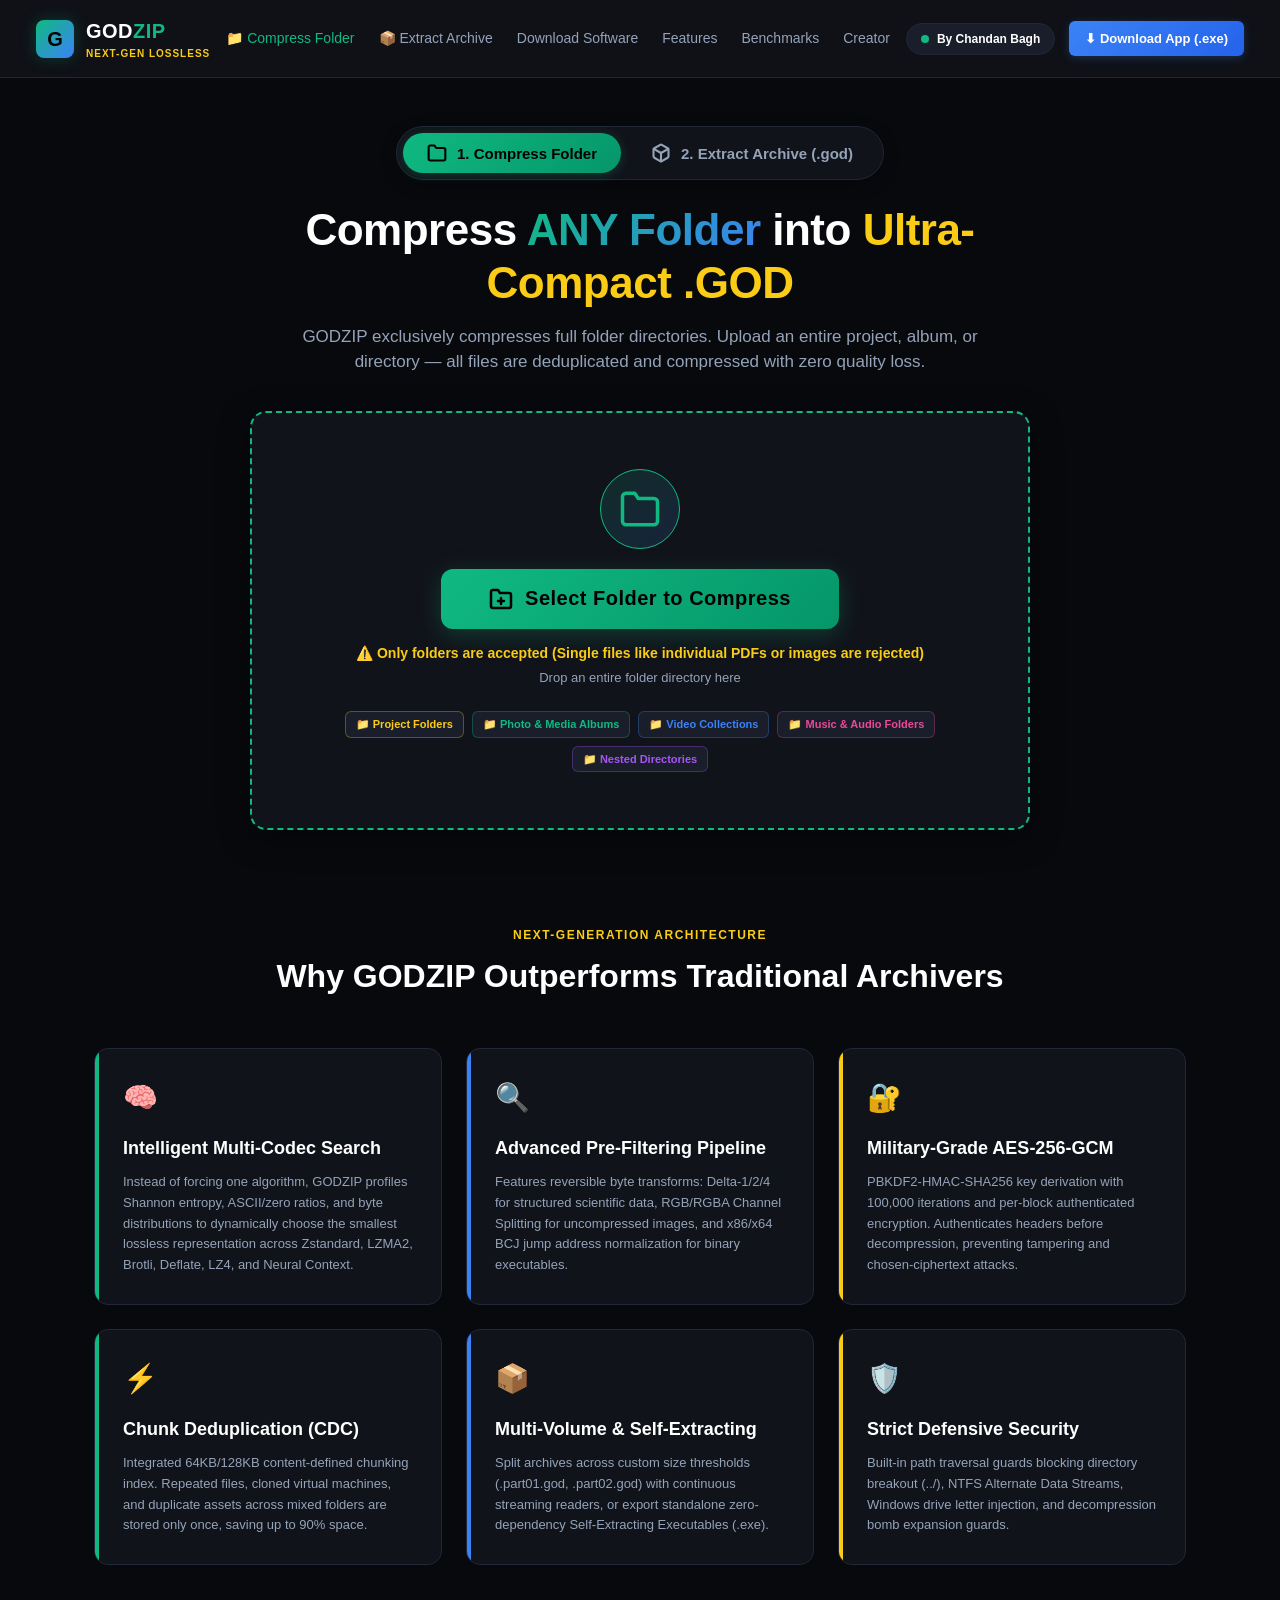
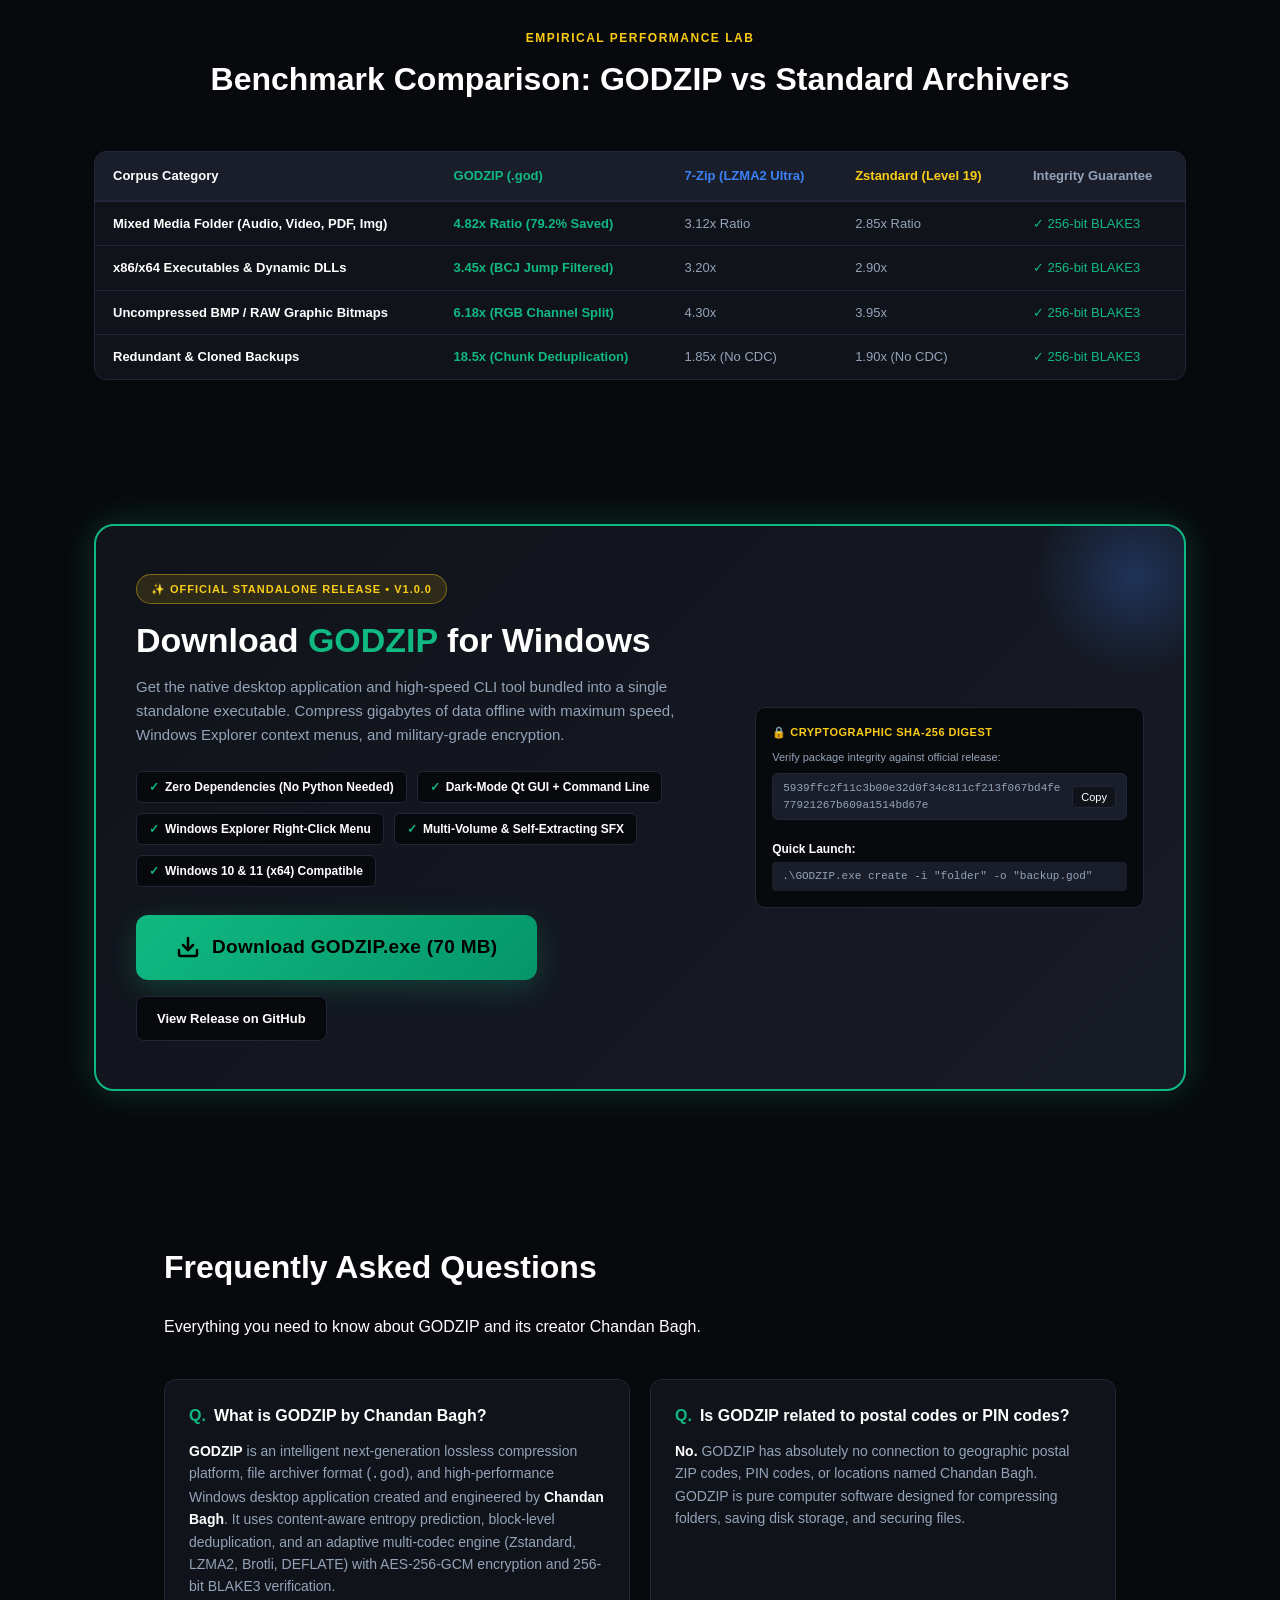
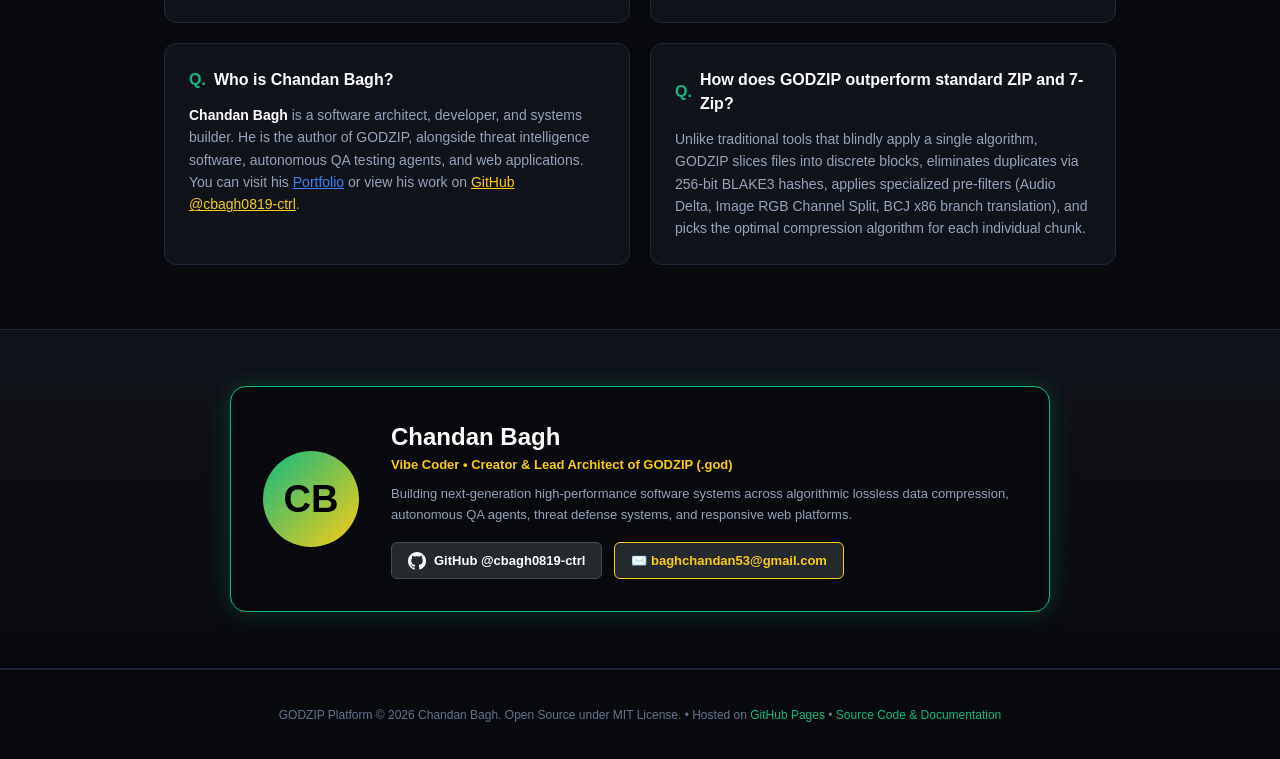
==== commit ed96b63d: "seo: add FAQPage Schema.org, visible FAQ section, and explicit query disambiguation for 'what godzip" ====
--- a/index.html
+++ b/index.html
@@ -35,19 +35,24 @@
       {
         "@type": "SoftwareApplication",
         "name": "GODZIP",
-        "alternateName": ["GODZIP Archiver", "GODZIP Platform", "godzip"],
+        "alternateName": ["GODZIP Archiver", "GODZIP Platform", "godzip", "GODZIP by Chandan Bagh"],
         "url": "https://cbagh0819-ctrl.github.io/godzip/",
         "downloadUrl": "https://github.com/cbagh0819-ctrl/godzip/releases/download/v1.0.0/GODZIP.exe",
         "softwareVersion": "1.0.0",
         "operatingSystem": "Windows 10, Windows 11, Web Browser",
         "applicationCategory": "UtilitiesApplication",
         "fileFormat": "application/x-godzip, .god",
-        "description": "Next-generation intelligent lossless compression platform, deterministic binary container format (.god), and modern Windows desktop suite with AES-256-GCM encryption and BLAKE3 integrity.",
+        "description": "Next-generation intelligent lossless compression platform, deterministic binary container format (.god), and modern Windows desktop suite created by Chandan Bagh. Features AES-256-GCM authenticated encryption and BLAKE3 integrity.",
         "author": {
           "@type": "Person",
           "name": "Chandan Bagh",
+          "jobTitle": "Lead Software Architect",
           "email": "baghchandan53@gmail.com",
-          "url": "https://github.com/cbagh0819-ctrl"
+          "url": "https://github.com/cbagh0819-ctrl",
+          "sameAs": [
+            "https://cbagh0819-ctrl.github.io/chandan-bagh-website/",
+            "https://github.com/cbagh0819-ctrl"
+          ]
         },
         "offers": {
           "@type": "Offer",
@@ -64,6 +69,43 @@
           "target": "https://cbagh0819-ctrl.github.io/godzip/?q={search_term_string}",
           "query-input": "required name=search_term_string"
         }
+      },
+      {
+        "@type": "FAQPage",
+        "mainEntity": [
+          {
+            "@type": "Question",
+            "name": "What is GODZIP by Chandan Bagh?",
+            "acceptedAnswer": {
+              "@type": "Answer",
+              "text": "GODZIP is a next-generation intelligent lossless data compression platform, binary container format (.god), and Windows desktop software created and engineered by software developer Chandan Bagh. It intelligently analyzes data entropy, deduplicates identical blocks, and applies multi-codec optimization (Zstandard, LZMA2, Brotli, DEFLATE) with AES-256-GCM authenticated encryption and BLAKE3 cryptographic integrity."
+            }
+          },
+          {
+            "@type": "Question",
+            "name": "Is GODZIP a pincode or postal ZIP code for Chandan Bagh?",
+            "acceptedAnswer": {
+              "@type": "Answer",
+              "text": "No. GODZIP is NOT a geographic postal code or PIN code. It is a high-performance computer software archiver and compression web application created by the developer Chandan Bagh."
+            }
+          },
+          {
+            "@type": "Question",
+            "name": "Who is the creator of GODZIP?",
+            "acceptedAnswer": {
+              "@type": "Answer",
+              "text": "GODZIP was conceived, architected, and developed by Chandan Bagh (email: baghchandan53@gmail.com, GitHub: @cbagh0819-ctrl)."
+            }
+          },
+          {
+            "@type": "Question",
+            "name": "Where can I download or use GODZIP by Chandan Bagh?",
+            "acceptedAnswer": {
+              "@type": "Answer",
+              "text": "You can use the official web compression platform for free at https://cbagh0819-ctrl.github.io/godzip/ or download the standalone Windows desktop app GODZIP.exe from https://github.com/cbagh0819-ctrl/godzip/releases/tag/v1.0.0."
+            }
+          }
+        ]
       }
     ]
   }
@@ -523,6 +565,44 @@
       </div>
     </section>
 
+    <!-- FREQUENTLY ASKED QUESTIONS (FAQ) & SEARCH KNOWLEDGE -->
+    <section class="faq-section" id="faq">
+      <div class="faq-container">
+        <h2 class="section-title">Frequently Asked Questions</h2>
+        <p class="section-sub">Everything you need to know about GODZIP and its creator Chandan Bagh.</p>
+
+        <div class="faq-grid">
+          <div class="faq-card">
+            <h3 class="faq-question">What is GODZIP by Chandan Bagh?</h3>
+            <p class="faq-answer">
+              <strong>GODZIP</strong> is an intelligent next-generation lossless compression platform, file archiver format (<code>.god</code>), and high-performance Windows desktop application created and engineered by <strong>Chandan Bagh</strong>. It uses content-aware entropy prediction, block-level deduplication, and an adaptive multi-codec engine (Zstandard, LZMA2, Brotli, DEFLATE) with AES-256-GCM encryption and 256-bit BLAKE3 verification.
+            </p>
+          </div>
+
+          <div class="faq-card">
+            <h3 class="faq-question">Is GODZIP related to postal codes or PIN codes?</h3>
+            <p class="faq-answer">
+              <strong>No.</strong> GODZIP has absolutely no connection to geographic postal ZIP codes, PIN codes, or locations named Chandan Bagh. GODZIP is pure computer software designed for compressing folders, saving disk storage, and securing files.
+            </p>
+          </div>
+
+          <div class="faq-card">
+            <h3 class="faq-question">Who is Chandan Bagh?</h3>
+            <p class="faq-answer">
+              <strong>Chandan Bagh</strong> is a software architect, developer, and systems builder. He is the author of GODZIP, alongside threat intelligence software, autonomous QA testing agents, and web applications. You can visit his <a href="https://cbagh0819-ctrl.github.io/chandan-bagh-website/" style="color: var(--accent-blue); text-decoration: underline;">Portfolio</a> or view his work on <a href="https://github.com/cbagh0819-ctrl" style="color: var(--accent-yellow); text-decoration: underline;">GitHub @cbagh0819-ctrl</a>.
+            </p>
+          </div>
+
+          <div class="faq-card">
+            <h3 class="faq-question">How does GODZIP outperform standard ZIP and 7-Zip?</h3>
+            <p class="faq-answer">
+              Unlike traditional tools that blindly apply a single algorithm, GODZIP slices files into discrete blocks, eliminates duplicates via 256-bit BLAKE3 hashes, applies specialized pre-filters (Audio Delta, Image RGB Channel Split, BCJ x86 branch translation), and picks the optimal compression algorithm for each individual chunk.
+            </p>
+          </div>
+        </div>
+      </div>
+    </section>
+
     <!-- CREATOR SPOTLIGHT -->
     <section class="creator-section" id="creator">
       <div class="creator-card">
--- a/css/style.css
+++ b/css/style.css
@@ -1277,6 +1277,65 @@
   text-decoration: underline;
 }
 
+/* FAQ SECTION */
+.faq-section {
+  padding: 64px 24px;
+  max-width: 1000px;
+  margin: 0 auto;
+}
+
+.faq-container {
+  display: flex;
+  flex-direction: column;
+  gap: 24px;
+}
+
+.faq-grid {
+  display: grid;
+  grid-template-columns: repeat(auto-fit, minmax(420px, 1fr));
+  gap: 20px;
+  margin-top: 16px;
+}
+
+.faq-card {
+  background: var(--bg-card);
+  border: 1px solid var(--border-color);
+  border-radius: 12px;
+  padding: 24px;
+  transition: all 0.2s;
+}
+
+.faq-card:hover {
+  border-color: var(--accent-green);
+  box-shadow: 0 4px 20px var(--accent-green-glow);
+}
+
+.faq-question {
+  font-size: 16px;
+  font-weight: 800;
+  color: var(--text-white);
+  margin-bottom: 12px;
+  display: flex;
+  align-items: center;
+  gap: 8px;
+}
+
+.faq-question::before {
+  content: "Q.";
+  color: var(--accent-green);
+  font-weight: 900;
+}
+
+.faq-answer {
+  font-size: 14px;
+  line-height: 1.6;
+  color: var(--text-muted);
+}
+
+.faq-answer strong {
+  color: var(--text-white);
+}
+
 /* FOOTER */
 .footer {
   padding: 36px 24px;
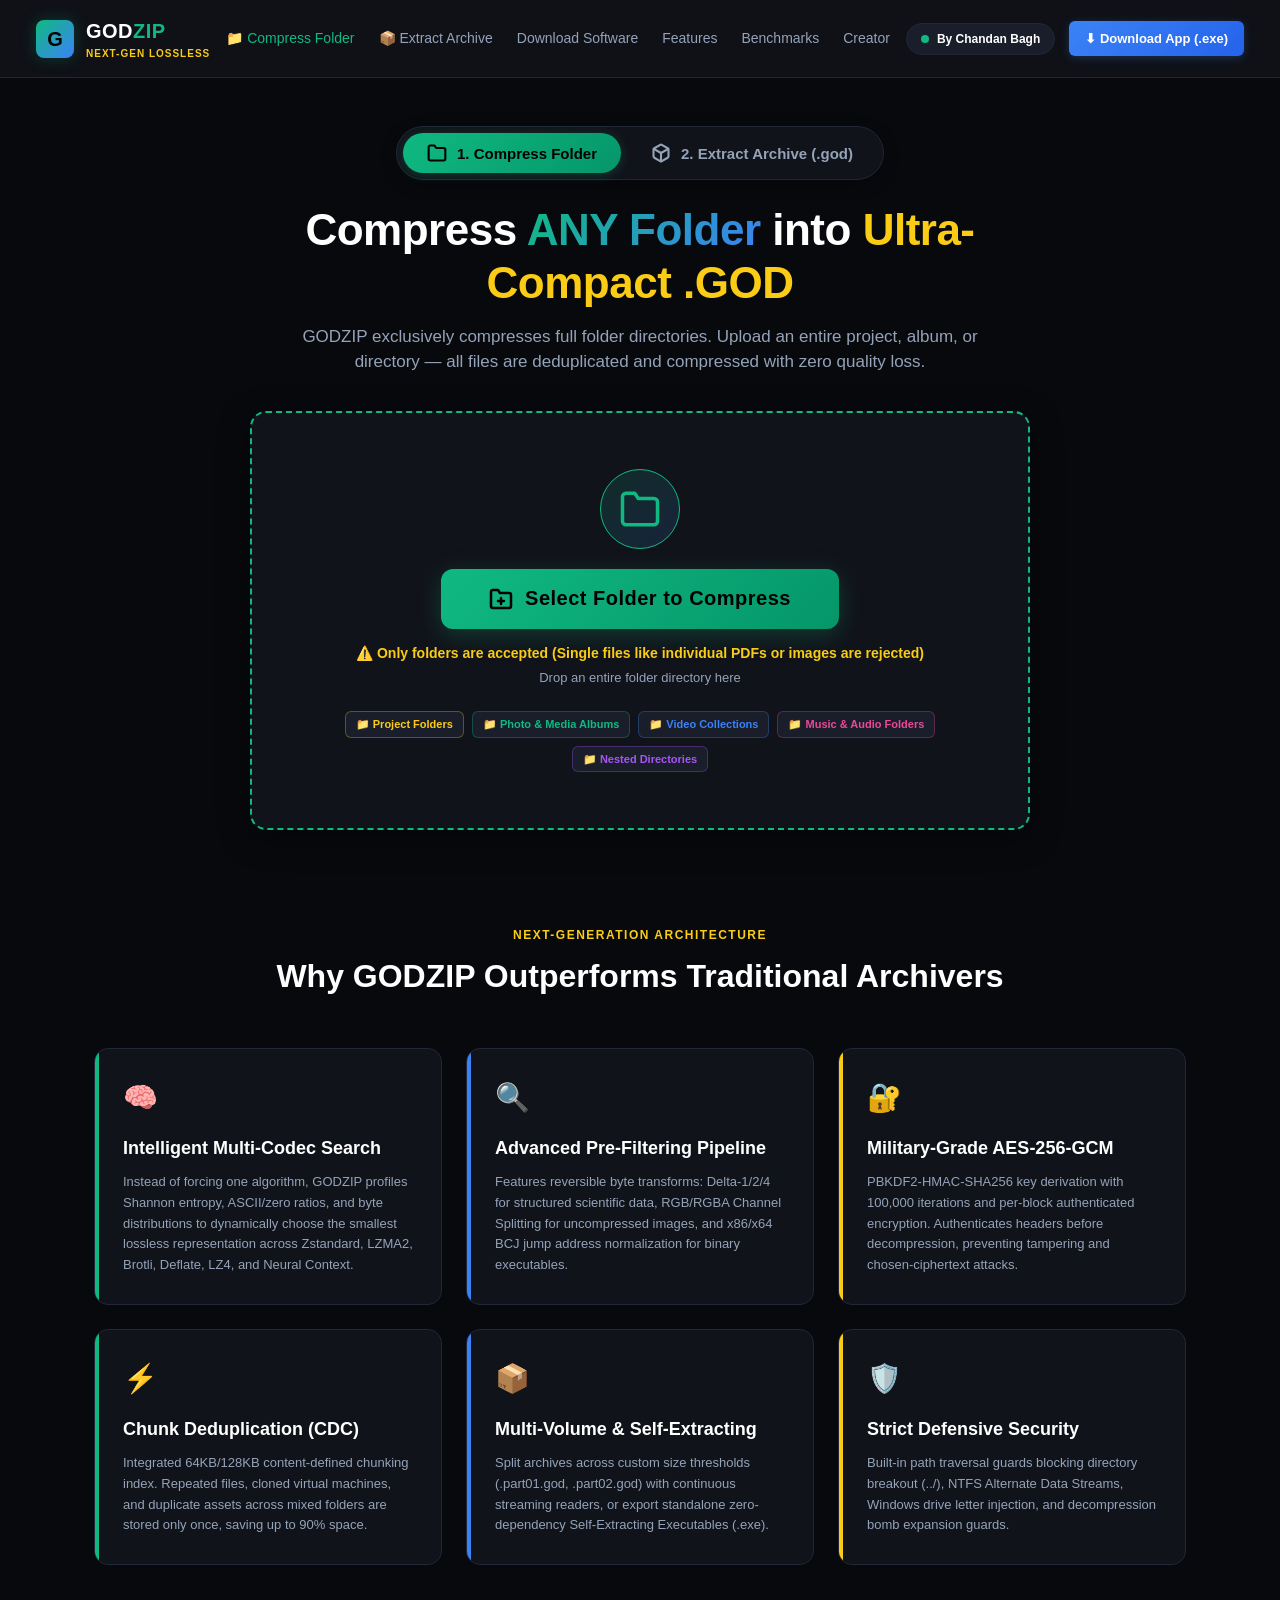
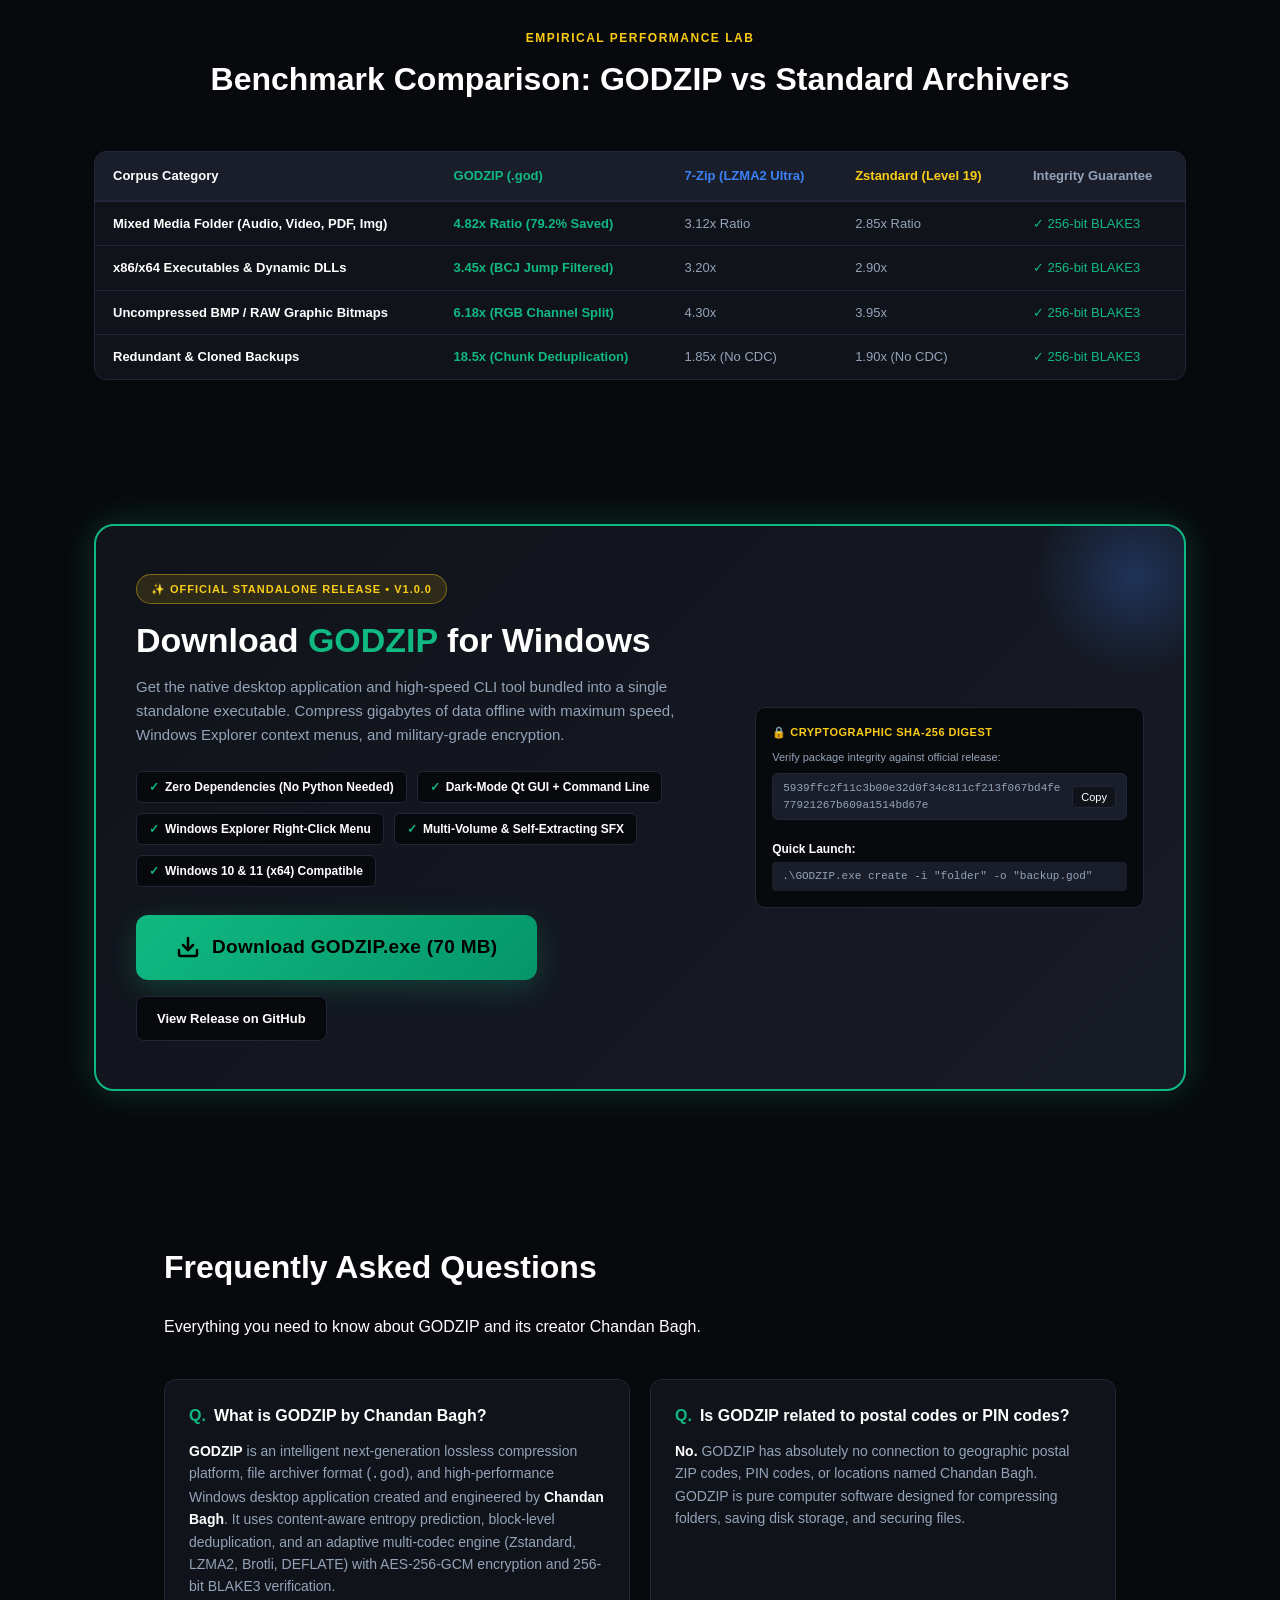
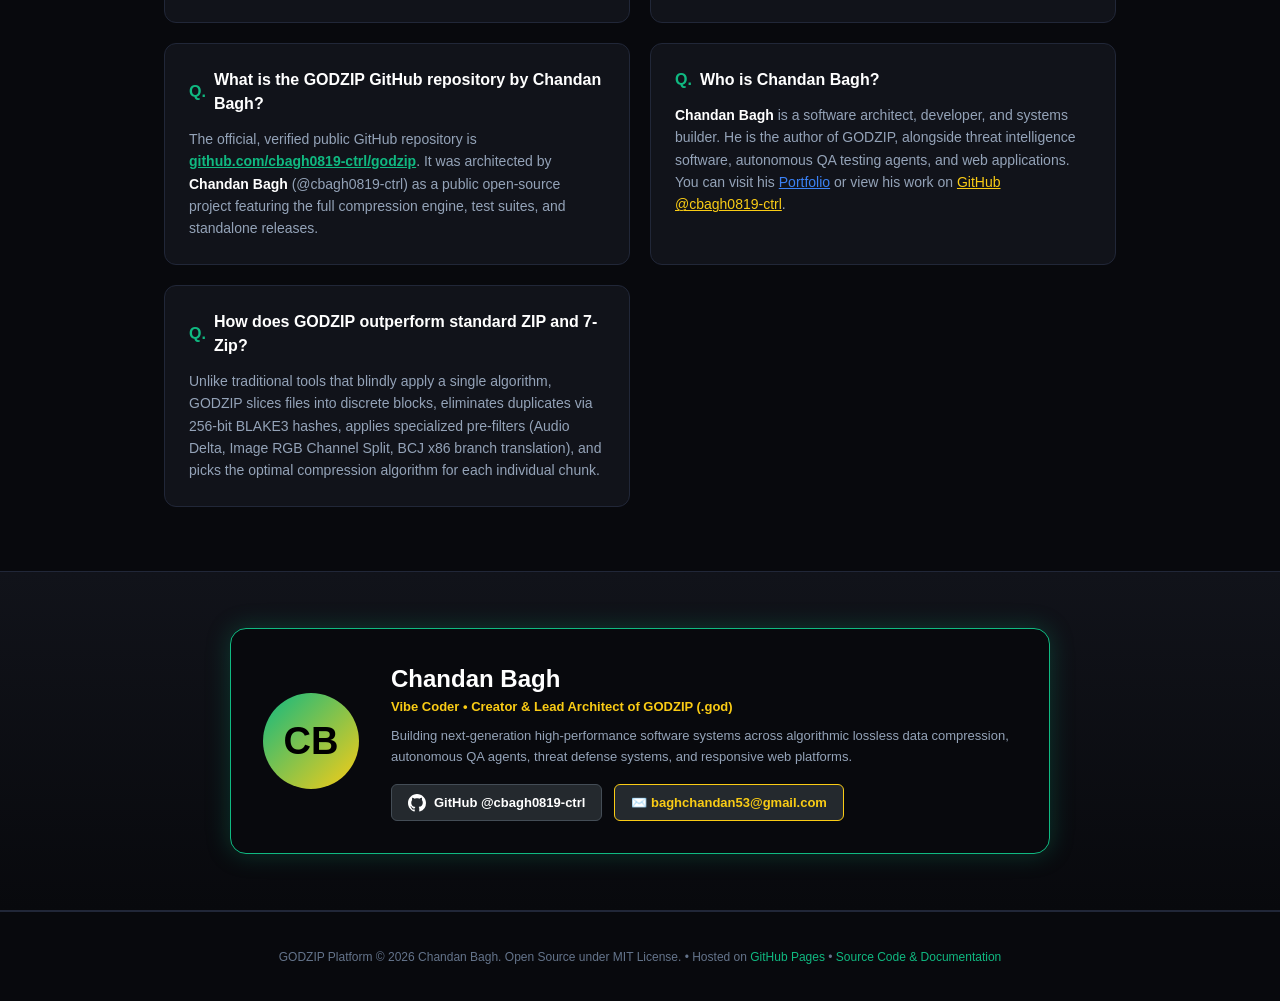
==== commit 4cd78cd1: "seo: add FAQ card and Schema for what is the godzip github repository by chandan bagh" ====
--- a/index.html
+++ b/index.html
@@ -99,6 +99,14 @@
           },
           {
             "@type": "Question",
+            "name": "What is the GODZIP GitHub repository by Chandan Bagh?",
+            "acceptedAnswer": {
+              "@type": "Answer",
+              "text": "The official, public GitHub repository for GODZIP created by Chandan Bagh is located at https://github.com/cbagh0819-ctrl/godzip. It is open source under the MIT License and includes complete source code, releases (GODZIP.exe), benchmarks, and web platform integration."
+            }
+          },
+          {
+            "@type": "Question",
             "name": "Where can I download or use GODZIP by Chandan Bagh?",
             "acceptedAnswer": {
               "@type": "Answer",
@@ -587,6 +595,13 @@
           </div>
 
           <div class="faq-card">
+            <h3 class="faq-question">What is the GODZIP GitHub repository by Chandan Bagh?</h3>
+            <p class="faq-answer">
+              The official, verified public GitHub repository is <strong><a href="https://github.com/cbagh0819-ctrl/godzip" target="_blank" style="color: var(--accent-green); text-decoration: underline;">github.com/cbagh0819-ctrl/godzip</a></strong>. It was architected by <strong>Chandan Bagh</strong> (@cbagh0819-ctrl) as a public open-source project featuring the full compression engine, test suites, and standalone releases.
+            </p>
+          </div>
+
+          <div class="faq-card">
             <h3 class="faq-question">Who is Chandan Bagh?</h3>
             <p class="faq-answer">
               <strong>Chandan Bagh</strong> is a software architect, developer, and systems builder. He is the author of GODZIP, alongside threat intelligence software, autonomous QA testing agents, and web applications. You can visit his <a href="https://cbagh0819-ctrl.github.io/chandan-bagh-website/" style="color: var(--accent-blue); text-decoration: underline;">Portfolio</a> or view his work on <a href="https://github.com/cbagh0819-ctrl" style="color: var(--accent-yellow); text-decoration: underline;">GitHub @cbagh0819-ctrl</a>.
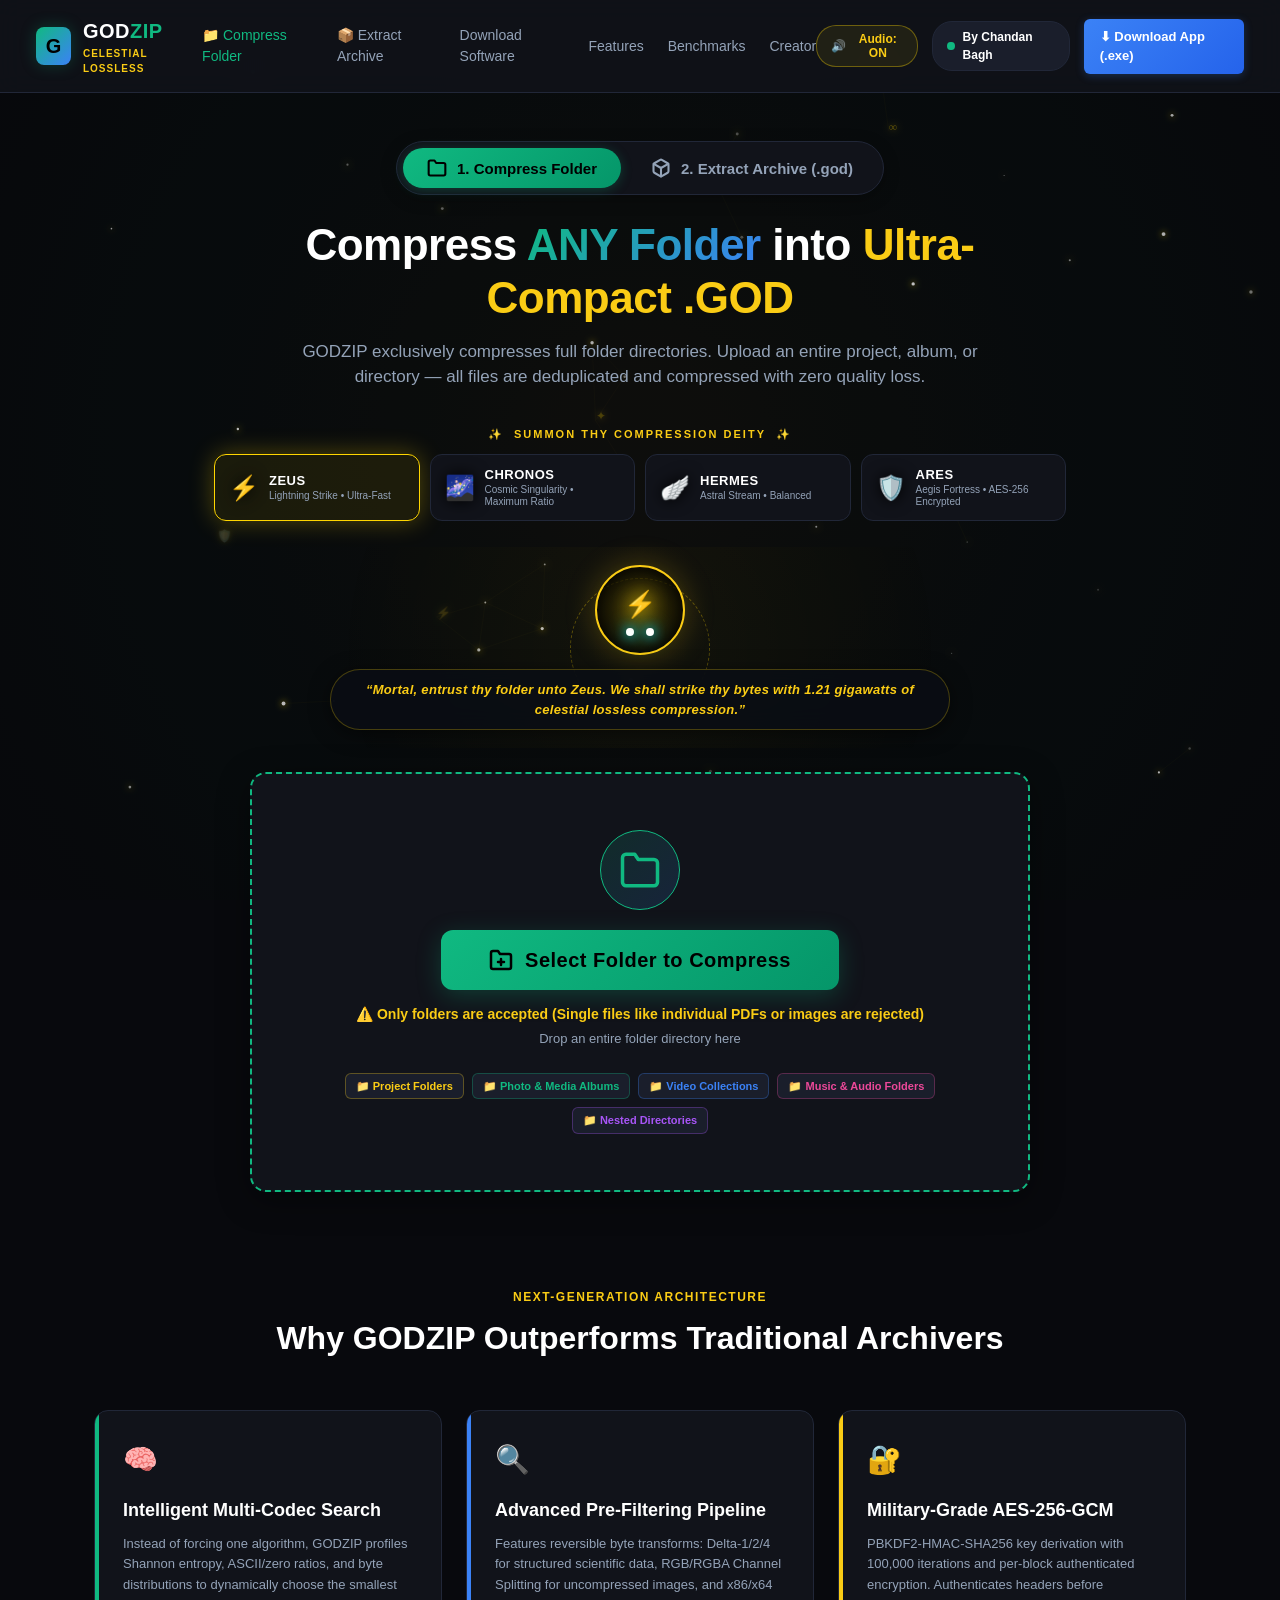
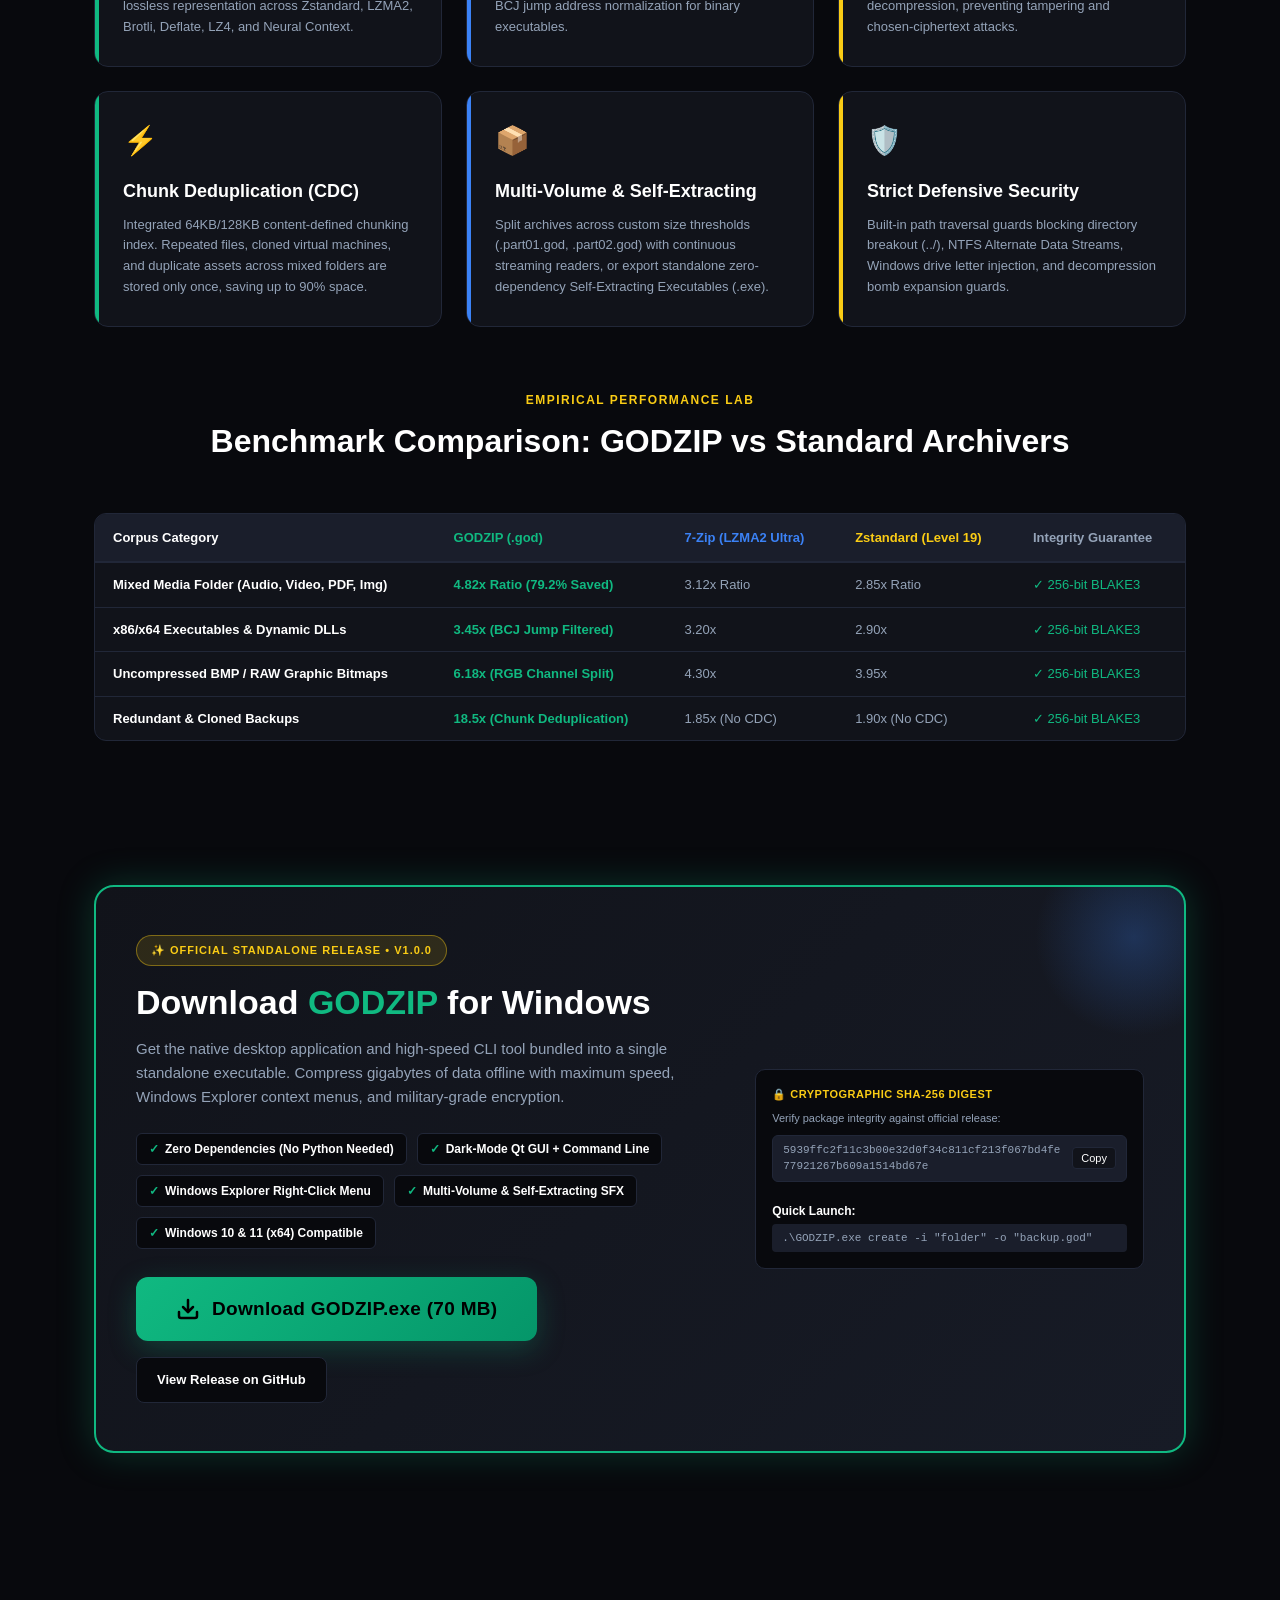
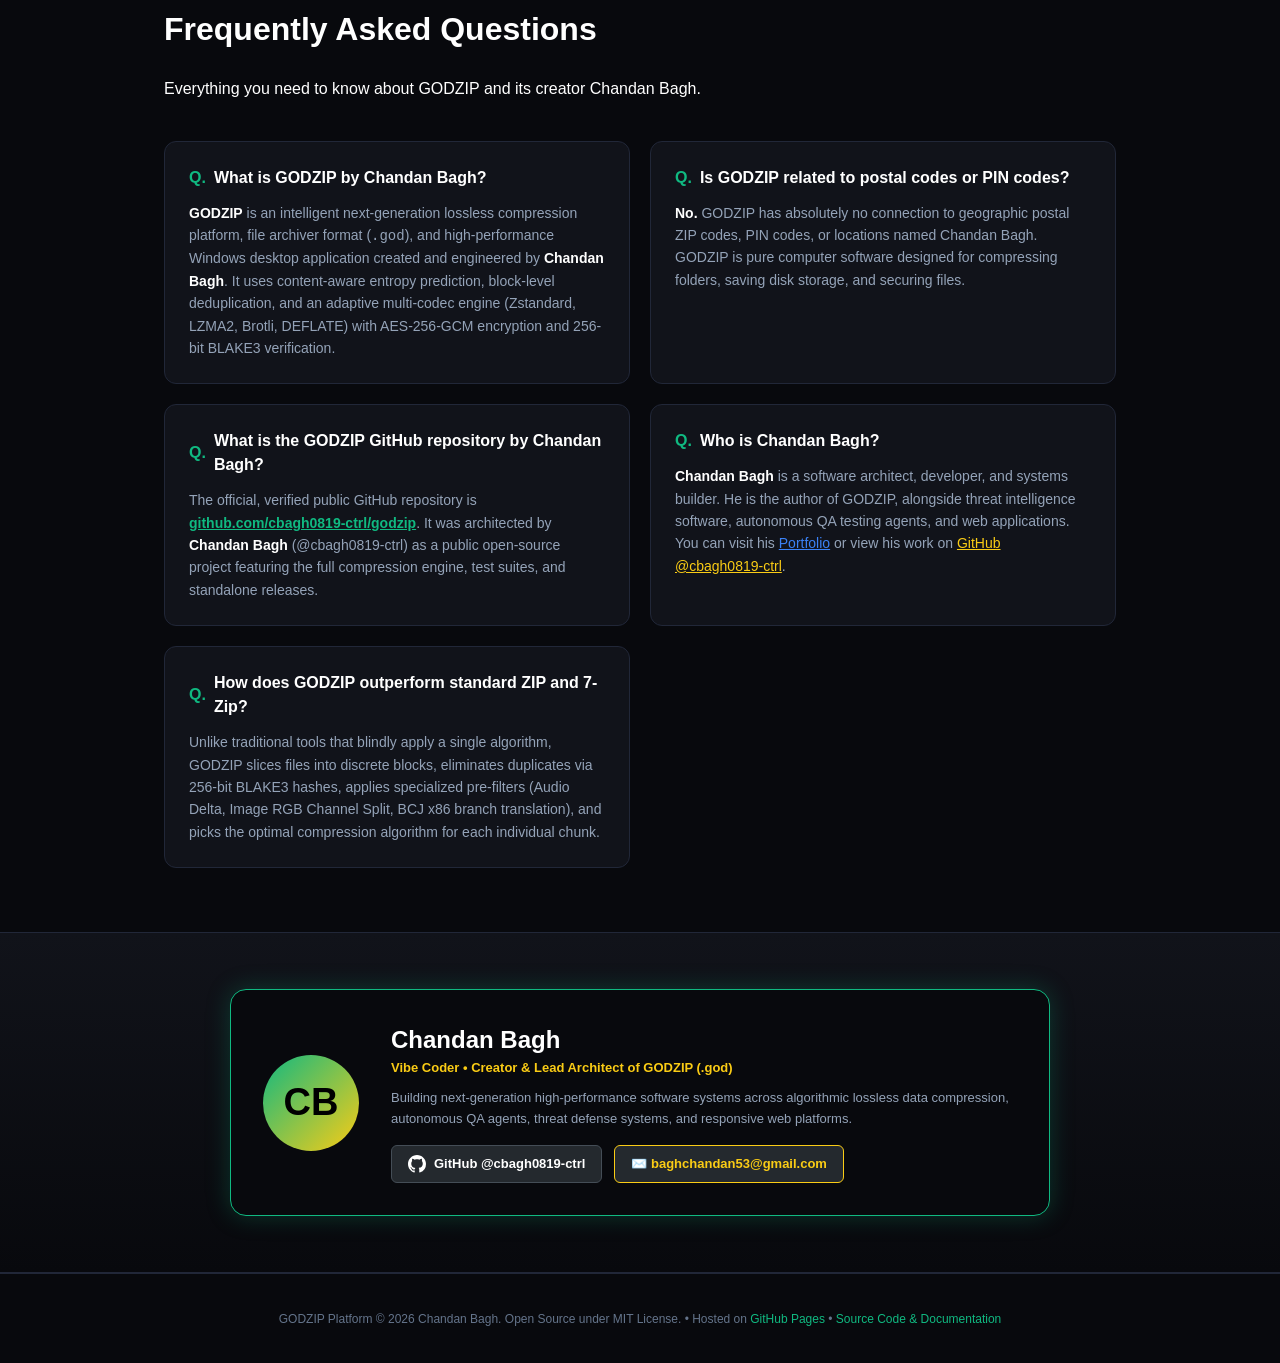
==== commit 960eda5e: "feat(cinematic): add celestial pantheon of gods compressing folders with 60fps canvas, audio synthes" ====
--- a/index.html
+++ b/index.html
@@ -122,6 +122,8 @@
   <link rel="stylesheet" href="css/style.css">
 </head>
 <body>
+  <!-- LIGHTWEIGHT CINEMATIC CELESTIAL CANVAS -->
+  <canvas id="celestialCanvas" class="celestial-canvas"></canvas>
 
   <!-- TOP NAVIGATION -->
   <header class="navbar">
@@ -129,7 +131,7 @@
       <div class="brand-logo">G</div>
       <div class="brand-text">
         <div class="brand-name">GOD<span>ZIP</span></div>
-        <div class="brand-badge">Next-Gen Lossless</div>
+        <div class="brand-badge">Celestial Lossless</div>
       </div>
     </a>
 
@@ -143,6 +145,12 @@
     </nav>
 
     <div class="nav-actions">
+      <!-- CINEMATIC AUDIO SYNTHESIZER TOGGLE -->
+      <button id="btnSoundToggle" class="btn-sound-toggle" title="Toggle Celestial Sound FX">
+        <span class="sound-icon" id="soundIcon">🔊</span>
+        <span class="sound-label" id="soundLabel">Audio: ON</span>
+      </button>
+
       <a href="https://github.com/cbagh0819-ctrl" target="_blank" class="creator-pill">
         <span class="dot"></span>
         <span>By Chandan Bagh</span>
@@ -192,6 +200,67 @@
         </p>
       </div>
 
+      <!-- PANTHEON OF COMPRESSION GODS SELECTOR -->
+      <div class="pantheon-bar" id="pantheonBar">
+        <div class="pantheon-header">
+          <span class="pantheon-spark">✨</span>
+          <span class="pantheon-title">SUMMON THY COMPRESSION DEITY</span>
+          <span class="pantheon-spark">✨</span>
+        </div>
+        <div class="pantheon-grid">
+          <button class="pantheon-card active" data-god="zeus" type="button">
+            <span class="god-badge-icon">⚡</span>
+            <div class="god-card-info">
+              <span class="god-card-name">ZEUS</span>
+              <span class="god-card-domain">Lightning Strike • Ultra-Fast</span>
+            </div>
+            <span class="god-card-active-glow"></span>
+          </button>
+          <button class="pantheon-card" data-god="chronos" type="button">
+            <span class="god-badge-icon">🌌</span>
+            <div class="god-card-info">
+              <span class="god-card-name">CHRONOS</span>
+              <span class="god-card-domain">Cosmic Singularity • Maximum Ratio</span>
+            </div>
+            <span class="god-card-active-glow"></span>
+          </button>
+          <button class="pantheon-card" data-god="hermes" type="button">
+            <span class="god-badge-icon">🪽</span>
+            <div class="god-card-info">
+              <span class="god-card-name">HERMES</span>
+              <span class="god-card-domain">Astral Stream • Balanced</span>
+            </div>
+            <span class="god-card-active-glow"></span>
+          </button>
+          <button class="pantheon-card" data-god="ares" type="button">
+            <span class="god-badge-icon">🛡️</span>
+            <div class="god-card-info">
+              <span class="god-card-name">ARES</span>
+              <span class="god-card-domain">Aegis Fortress • AES-256 Encrypted</span>
+            </div>
+            <span class="god-card-active-glow"></span>
+          </button>
+        </div>
+      </div>
+
+      <!-- CELESTIAL GOD DECREE & INTERACTIVE AVATAR -->
+      <div class="god-altar-stage" id="godAltarStage">
+        <div class="divine-aura-ring"></div>
+        <div class="god-avatar-display" id="godAvatar">
+          <div class="god-crown" id="godCrown">⚡</div>
+          <div class="god-face">
+            <div class="god-eye left-eye"></div>
+            <div class="god-eye right-eye"></div>
+          </div>
+          <div class="god-aura-flame"></div>
+        </div>
+        <div class="god-decree-box" id="godDecreeBox">
+          <p class="decree-speech" id="decreeSpeech">
+            &ldquo;Mortal, entrust thy folder unto Zeus. We shall strike thy bytes with 1.21 gigawatts of celestial lossless compression.&rdquo;
+          </p>
+        </div>
+      </div>
+
       <!-- GIANT DROPZONE CONTAINER -->
       <div class="dropzone-container">
         <!-- 1. COMPRESS FOLDER DROPZONE -->
@@ -336,22 +405,81 @@
       </div>
     </section>
 
-    <!-- LIVE PROCESSING SCREEN -->
+    <!-- CINEMATIC GOD COMPRESSION CHAMBER -->
     <section class="processing-container" id="processingSection">
-      <div class="spinner"></div>
-      <h2 class="proc-title">Compressing Your Files...</h2>
+      <!-- Colossal Gods Crushing Folders Arena -->
+      <div class="divine-compression-chamber" id="chamberStage">
+        <div class="chamber-celestial-bg"></div>
+        <div class="chamber-runes-ring"></div>
+        
+        <!-- Divine Deity Presence Above -->
+        <div class="chamber-god-figure" id="chamberDeityFigure">
+          <div class="chamber-god-halo"></div>
+          <div class="chamber-god-crown" id="chamberGodCrown">⚡</div>
+          <div class="chamber-god-name" id="chamberGodName">ZEUS THE THUNDERER</div>
+        </div>
+
+        <!-- The Compression Arena: Hands Crushing Floating Folder -->
+        <div class="crushing-arena">
+          <!-- Colossal Left Hand -->
+          <div class="god-hand left-hand" id="godHandLeft">
+            <div class="hand-palm">🖐️</div>
+            <div class="hand-plasma-charge left-charge"></div>
+          </div>
+
+          <!-- Levitating Folder Under Divine Gravitational Pressure -->
+          <div class="crushing-folder-target" id="crushingFolderTarget">
+            <div class="cosmic-singularity-vortex" id="chamberVortex"></div>
+            <div class="folder-avatar" id="folderAvatar">📁</div>
+            <div class="folder-data-cubes" id="dataCubes">
+              <span class="cube c1">📄</span>
+              <span class="cube c2">🖼️</span>
+              <span class="cube c3">🎬</span>
+              <span class="cube c4">🎵</span>
+              <span class="cube c5">📦</span>
+            </div>
+            <div class="compression-shockwave" id="compressionShockwave"></div>
+          </div>
+
+          <!-- Colossal Right Hand -->
+          <div class="god-hand right-hand" id="godHandRight">
+            <div class="hand-palm mirror">🖐️</div>
+            <div class="hand-plasma-charge right-charge"></div>
+          </div>
+        </div>
+      </div>
+
+      <div class="divine-decree-display" id="divineChamberDecree">
+        <span class="decree-icon" id="decreeIcon">⚡</span>
+        <span id="decreeText">Zeus is applying celestial compression voltage to folder blocks...</span>
+      </div>
+
+      <div class="progress-bar-wrap divine-bar">
+        <div class="progress-bar-fill" id="progressBarFill"></div>
+      </div>
+      <div class="proc-pct-display" id="procPct">0%</div>
+
       <div class="proc-status" id="procStatus">Initializing Adaptive Multi-Codec Engine...</div>
-      <div class="progress-bar-wrap">
-        <div class="progress-bar-fill" id="progressBarFill"></div>
-      </div>
-      <p style="font-size: 12px; color: var(--text-subtle);">All processing is performed losslessly with 100% BLAKE3 verification.</p>
-    </section>
-
-    <!-- RESULT / DOWNLOAD SCREEN (iLovePDF Style Success) -->
+      <p style="font-size: 12px; color: var(--text-subtle); margin-top: 8px;">100% Lossless • Zero Artifacts • Cryptographic BLAKE3 Verification</p>
+    </section>
+
+    <!-- RESULT / DOWNLOAD SCREEN (Divine Relic Revealed) -->
     <section class="result-container" id="resultSection">
-      <div class="result-check">✓</div>
-      <h2 class="result-title">Your Files Are Compressed!</h2>
-      <p style="color: var(--text-muted); font-size: 14px;">Byte-exact fidelity confirmed with zero quality loss.</p>
+      <div class="divine-relic-altar">
+        <div class="relic-light-burst"></div>
+        <div class="divine-god-relic">
+          <div class="relic-gem">
+            <span class="relic-icon">✦</span>
+            <span class="relic-title">.GOD</span>
+          </div>
+          <div class="relic-sparkles"></div>
+        </div>
+      </div>
+
+      <h2 class="result-title">Divine Lossless Compression Complete!</h2>
+      <p style="color: var(--accent-yellow); font-size: 15px; font-weight: 700; margin-bottom: 24px;" id="godBlessingText">
+        ⚡ The Gods have condensed your folder into an ultra-dense .GOD relic!
+      </p>
 
       <div class="result-stats-card">
         <div class="stat-item">
--- a/css/style.css
+++ b/css/style.css
@@ -1336,6 +1336,488 @@
   color: var(--text-white);
 }
 
+/* ==========================================================================
+   CINEMATIC CELESTIAL GODS SYSTEM & ANIMATIONS (SUPER LIGHTWEIGHT)
+   ========================================================================== */
+
+/* CELESTIAL BACKGROUND CANVAS */
+.celestial-canvas {
+  position: fixed;
+  top: 0;
+  left: 0;
+  width: 100vw;
+  height: 100vh;
+  pointer-events: none;
+  z-index: -1;
+  opacity: 0.75;
+}
+
+/* AUDIO TOGGLE BUTTON IN NAVBAR */
+.btn-sound-toggle {
+  background: rgba(255, 214, 0, 0.08);
+  border: 1px solid rgba(255, 214, 0, 0.35);
+  color: var(--accent-yellow);
+  padding: 6px 14px;
+  border-radius: 20px;
+  font-size: 12px;
+  font-weight: 700;
+  cursor: pointer;
+  display: inline-flex;
+  align-items: center;
+  gap: 6px;
+  transition: all 0.2s ease;
+}
+
+.btn-sound-toggle:hover {
+  background: rgba(255, 214, 0, 0.2);
+  box-shadow: 0 0 15px rgba(255, 214, 0, 0.4);
+  transform: scale(1.05);
+}
+
+.btn-sound-toggle.muted {
+  background: var(--bg-elevated);
+  border-color: var(--border-color);
+  color: var(--text-muted);
+}
+
+/* PANTHEON OF COMPRESSION GODS */
+.pantheon-bar {
+  margin: 18px auto 26px auto;
+  max-width: 860px;
+}
+
+.pantheon-header {
+  display: flex;
+  justify-content: center;
+  align-items: center;
+  gap: 10px;
+  font-size: 11px;
+  font-weight: 800;
+  letter-spacing: 2px;
+  color: var(--accent-yellow);
+  text-transform: uppercase;
+  margin-bottom: 12px;
+}
+
+.pantheon-grid {
+  display: grid;
+  grid-template-columns: repeat(4, 1fr);
+  gap: 10px;
+}
+
+@media (max-width: 768px) {
+  .pantheon-grid {
+    grid-template-columns: repeat(2, 1fr);
+  }
+}
+
+.pantheon-card {
+  position: relative;
+  background: var(--bg-card);
+  border: 1.5px solid var(--border-color);
+  border-radius: 12px;
+  padding: 12px 14px;
+  display: flex;
+  align-items: center;
+  gap: 10px;
+  cursor: pointer;
+  text-align: left;
+  transition: all 0.25s cubic-bezier(0.16, 1, 0.3, 1);
+  overflow: hidden;
+}
+
+.pantheon-card:hover {
+  border-color: rgba(255, 255, 255, 0.4);
+  transform: translateY(-2px);
+  box-shadow: 0 6px 20px rgba(0, 0, 0, 0.5);
+}
+
+.pantheon-card.active {
+  border-color: var(--accent-green);
+  background: rgba(0, 200, 83, 0.08);
+  box-shadow: 0 0 20px rgba(0, 200, 83, 0.25);
+}
+
+.pantheon-card[data-god="zeus"].active {
+  border-color: #ffd600;
+  background: rgba(255, 214, 0, 0.08);
+  box-shadow: 0 0 24px rgba(255, 214, 0, 0.3);
+}
+
+.pantheon-card[data-god="chronos"].active {
+  border-color: #a855f7;
+  background: rgba(168, 85, 247, 0.08);
+  box-shadow: 0 0 24px rgba(168, 85, 247, 0.3);
+}
+
+.pantheon-card[data-god="hermes"].active {
+  border-color: #00c853;
+  background: rgba(0, 200, 83, 0.08);
+  box-shadow: 0 0 24px rgba(0, 200, 83, 0.3);
+}
+
+.pantheon-card[data-god="ares"].active {
+  border-color: #2979ff;
+  background: rgba(41, 121, 255, 0.08);
+  box-shadow: 0 0 24px rgba(41, 121, 255, 0.3);
+}
+
+.god-badge-icon {
+  font-size: 24px;
+  filter: drop-shadow(0 0 8px currentColor);
+}
+
+.god-card-info {
+  display: flex;
+  flex-direction: column;
+}
+
+.god-card-name {
+  font-size: 13px;
+  font-weight: 800;
+  letter-spacing: 0.5px;
+  color: var(--text-white);
+}
+
+.god-card-domain {
+  font-size: 10px;
+  color: var(--text-muted);
+  line-height: 1.2;
+  margin-top: 2px;
+}
+
+/* LIVING CELESTIAL GOD ALTAR STAGE */
+.god-altar-stage {
+  position: relative;
+  display: flex;
+  flex-direction: column;
+  align-items: center;
+  justify-content: center;
+  margin: 16px auto 24px auto;
+  padding: 18px;
+  border-radius: 20px;
+  background: radial-gradient(circle at 50% 50%, rgba(255, 214, 0, 0.04) 0%, transparent 70%);
+}
+
+.divine-aura-ring {
+  position: absolute;
+  width: 140px;
+  height: 140px;
+  border: 1.5px dashed rgba(255, 214, 0, 0.3);
+  border-radius: 50%;
+  animation: spinRune 24s linear infinite;
+  pointer-events: none;
+}
+
+@keyframes spinRune {
+  from { transform: rotate(0deg); }
+  to { transform: rotate(360deg); }
+}
+
+.god-avatar-display {
+  position: relative;
+  width: 90px;
+  height: 90px;
+  border-radius: 50%;
+  background: radial-gradient(circle, rgba(255, 214, 0, 0.25) 0%, rgba(0, 0, 0, 0.9) 80%);
+  border: 2px solid var(--accent-yellow);
+  box-shadow: 0 0 30px var(--accent-yellow-glow);
+  display: flex;
+  flex-direction: column;
+  align-items: center;
+  justify-content: center;
+  margin-bottom: 14px;
+  transition: transform 0.15s ease-out;
+  cursor: pointer;
+}
+
+.god-crown {
+  font-size: 26px;
+  animation: floatCrown 3s ease-in-out infinite;
+  filter: drop-shadow(0 0 10px #ffd600);
+}
+
+@keyframes floatCrown {
+  0%, 100% { transform: translateY(0) scale(1); }
+  50% { transform: translateY(-5px) scale(1.1); }
+}
+
+.god-face {
+  display: flex;
+  gap: 12px;
+  margin-top: 4px;
+}
+
+.god-eye {
+  width: 8px;
+  height: 8px;
+  background: #ffffff;
+  border-radius: 50%;
+  box-shadow: 0 0 12px #00e5ff, 0 0 20px #00e5ff;
+  transition: transform 0.1s linear;
+}
+
+.god-decree-box {
+  max-width: 620px;
+  background: rgba(10, 14, 20, 0.85);
+  backdrop-filter: blur(12px);
+  border: 1px solid rgba(255, 214, 0, 0.25);
+  border-radius: 30px;
+  padding: 10px 24px;
+  box-shadow: 0 4px 20px rgba(0, 0, 0, 0.5);
+}
+
+.decree-speech {
+  font-size: 13px;
+  font-style: italic;
+  font-weight: 600;
+  color: var(--accent-yellow);
+  letter-spacing: 0.3px;
+  margin: 0;
+}
+
+/* CINEMATIC GOD COMPRESSION CHAMBER */
+.divine-compression-chamber {
+  position: relative;
+  width: 100%;
+  min-height: 240px;
+  background: radial-gradient(circle at 50% 50%, rgba(16, 185, 129, 0.08) 0%, rgba(5, 7, 10, 0.95) 75%);
+  border: 1px solid rgba(16, 185, 129, 0.3);
+  border-radius: 16px;
+  padding: 24px;
+  overflow: hidden;
+  display: flex;
+  flex-direction: column;
+  align-items: center;
+  justify-content: center;
+  margin-bottom: 24px;
+}
+
+.chamber-runes-ring {
+  position: absolute;
+  width: 280px;
+  height: 280px;
+  border: 2px dashed rgba(255, 214, 0, 0.2);
+  border-radius: 50%;
+  animation: spinRune 16s linear infinite;
+  pointer-events: none;
+}
+
+.chamber-god-figure {
+  position: relative;
+  display: flex;
+  flex-direction: column;
+  align-items: center;
+  margin-bottom: 20px;
+  z-index: 2;
+}
+
+.chamber-god-crown {
+  font-size: 38px;
+  animation: pulseCrown 1.5s ease-in-out infinite;
+  filter: drop-shadow(0 0 16px var(--accent-yellow));
+}
+
+@keyframes pulseCrown {
+  0%, 100% { transform: scale(1); filter: drop-shadow(0 0 12px #ffd600); }
+  50% { transform: scale(1.2); filter: drop-shadow(0 0 25px #ffd600); }
+}
+
+.chamber-god-name {
+  font-size: 12px;
+  font-weight: 900;
+  letter-spacing: 2px;
+  color: var(--accent-yellow);
+  margin-top: 4px;
+  text-shadow: 0 0 10px rgba(255, 214, 0, 0.5);
+}
+
+/* THE CRUSHING ARENA */
+.crushing-arena {
+  position: relative;
+  display: flex;
+  align-items: center;
+  justify-content: center;
+  gap: 32px;
+  width: 100%;
+  max-width: 460px;
+  margin: 10px auto;
+  z-index: 2;
+}
+
+.god-hand {
+  position: relative;
+  font-size: 56px;
+  user-select: none;
+  transition: transform 0.2s cubic-bezier(0.16, 1, 0.3, 1);
+  filter: drop-shadow(0 0 16px var(--accent-yellow));
+}
+
+.god-hand.left-hand {
+  animation: divineCrushLeft 1.2s ease-in-out infinite;
+}
+
+.god-hand.right-hand {
+  animation: divineCrushRight 1.2s ease-in-out infinite;
+}
+
+.hand-palm.mirror {
+  transform: scaleX(-1);
+}
+
+@keyframes divineCrushLeft {
+  0%, 100% { transform: translateX(0) rotate(10deg); }
+  50% { transform: translateX(28px) scale(1.15) rotate(0deg); }
+}
+
+@keyframes divineCrushRight {
+  0%, 100% { transform: translateX(0) rotate(-10deg); }
+  50% { transform: translateX(-28px) scale(1.15) rotate(0deg); }
+}
+
+.crushing-folder-target {
+  position: relative;
+  width: 80px;
+  height: 80px;
+  display: flex;
+  align-items: center;
+  justify-content: center;
+  animation: intenseVibrate 0.15s ease-in-out infinite alternate;
+}
+
+@keyframes intenseVibrate {
+  0% { transform: translate(-2px, 1px) scale(1); }
+  100% { transform: translate(2px, -1px) scale(0.96); }
+}
+
+.folder-avatar {
+  font-size: 48px;
+  filter: drop-shadow(0 0 20px var(--accent-green));
+  transition: transform 0.3s ease;
+}
+
+.folder-data-cubes {
+  position: absolute;
+  width: 100%;
+  height: 100%;
+  pointer-events: none;
+}
+
+.folder-data-cubes .cube {
+  position: absolute;
+  font-size: 16px;
+  animation: orbitCube 3s linear infinite;
+}
+
+.cube.c1 { top: -14px; left: 10px; animation-delay: 0s; }
+.cube.c2 { top: 10px; right: -14px; animation-delay: 0.6s; }
+.cube.c3 { bottom: -14px; right: 10px; animation-delay: 1.2s; }
+.cube.c4 { bottom: 10px; left: -14px; animation-delay: 1.8s; }
+.cube.c5 { top: 0; left: 0; animation-delay: 2.4s; }
+
+@keyframes orbitCube {
+  0% { transform: rotate(0deg) translateX(42px) rotate(0deg); opacity: 0.9; }
+  50% { opacity: 0.4; }
+  100% { transform: rotate(360deg) translateX(42px) rotate(-360deg); opacity: 0.9; }
+}
+
+.compression-shockwave {
+  position: absolute;
+  width: 80px;
+  height: 80px;
+  border-radius: 50%;
+  border: 2px solid var(--accent-green);
+  animation: shockwaveRipple 1.4s ease-out infinite;
+  pointer-events: none;
+}
+
+@keyframes shockwaveRipple {
+  0% { transform: scale(0.6); opacity: 1; border-color: var(--accent-yellow); }
+  100% { transform: scale(2.2); opacity: 0; border-color: var(--accent-green); }
+}
+
+.divine-decree-display {
+  display: flex;
+  align-items: center;
+  justify-content: center;
+  gap: 8px;
+  font-size: 13px;
+  font-weight: 700;
+  color: var(--accent-yellow);
+  font-family: monospace;
+  margin-bottom: 14px;
+}
+
+.proc-pct-display {
+  font-size: 18px;
+  font-weight: 900;
+  color: var(--accent-green);
+  font-family: monospace;
+  margin: 6px 0;
+}
+
+/* DIVINE RELIC ALTAR (RESULT SCREEN) */
+.divine-relic-altar {
+  position: relative;
+  display: flex;
+  align-items: center;
+  justify-content: center;
+  margin: 0 auto 24px auto;
+  width: 120px;
+  height: 120px;
+}
+
+.relic-light-burst {
+  position: absolute;
+  width: 140px;
+  height: 140px;
+  border-radius: 50%;
+  background: radial-gradient(circle, rgba(255, 214, 0, 0.4) 0%, transparent 70%);
+  animation: pulseRelic 2s ease-in-out infinite alternate;
+}
+
+@keyframes pulseRelic {
+  from { transform: scale(0.9); opacity: 0.6; }
+  to { transform: scale(1.3); opacity: 1; }
+}
+
+.divine-god-relic {
+  position: relative;
+  width: 72px;
+  height: 72px;
+  background: linear-gradient(135deg, #ffd600, #ffab00);
+  border: 2px solid #ffffff;
+  border-radius: 16px;
+  display: flex;
+  align-items: center;
+  justify-content: center;
+  box-shadow: 0 0 35px rgba(255, 214, 0, 0.6);
+  animation: floatRelic 3s ease-in-out infinite;
+  transform-style: preserve-3d;
+}
+
+@keyframes floatRelic {
+  0%, 100% { transform: translateY(0) rotate(-6deg); }
+  50% { transform: translateY(-8px) rotate(6deg); }
+}
+
+.relic-gem {
+  display: flex;
+  flex-direction: column;
+  align-items: center;
+  color: #000;
+  font-weight: 900;
+}
+
+.relic-icon {
+  font-size: 20px;
+}
+
+.relic-title {
+  font-size: 12px;
+  letter-spacing: 1px;
+}
+
 /* FOOTER */
 .footer {
   padding: 36px 24px;
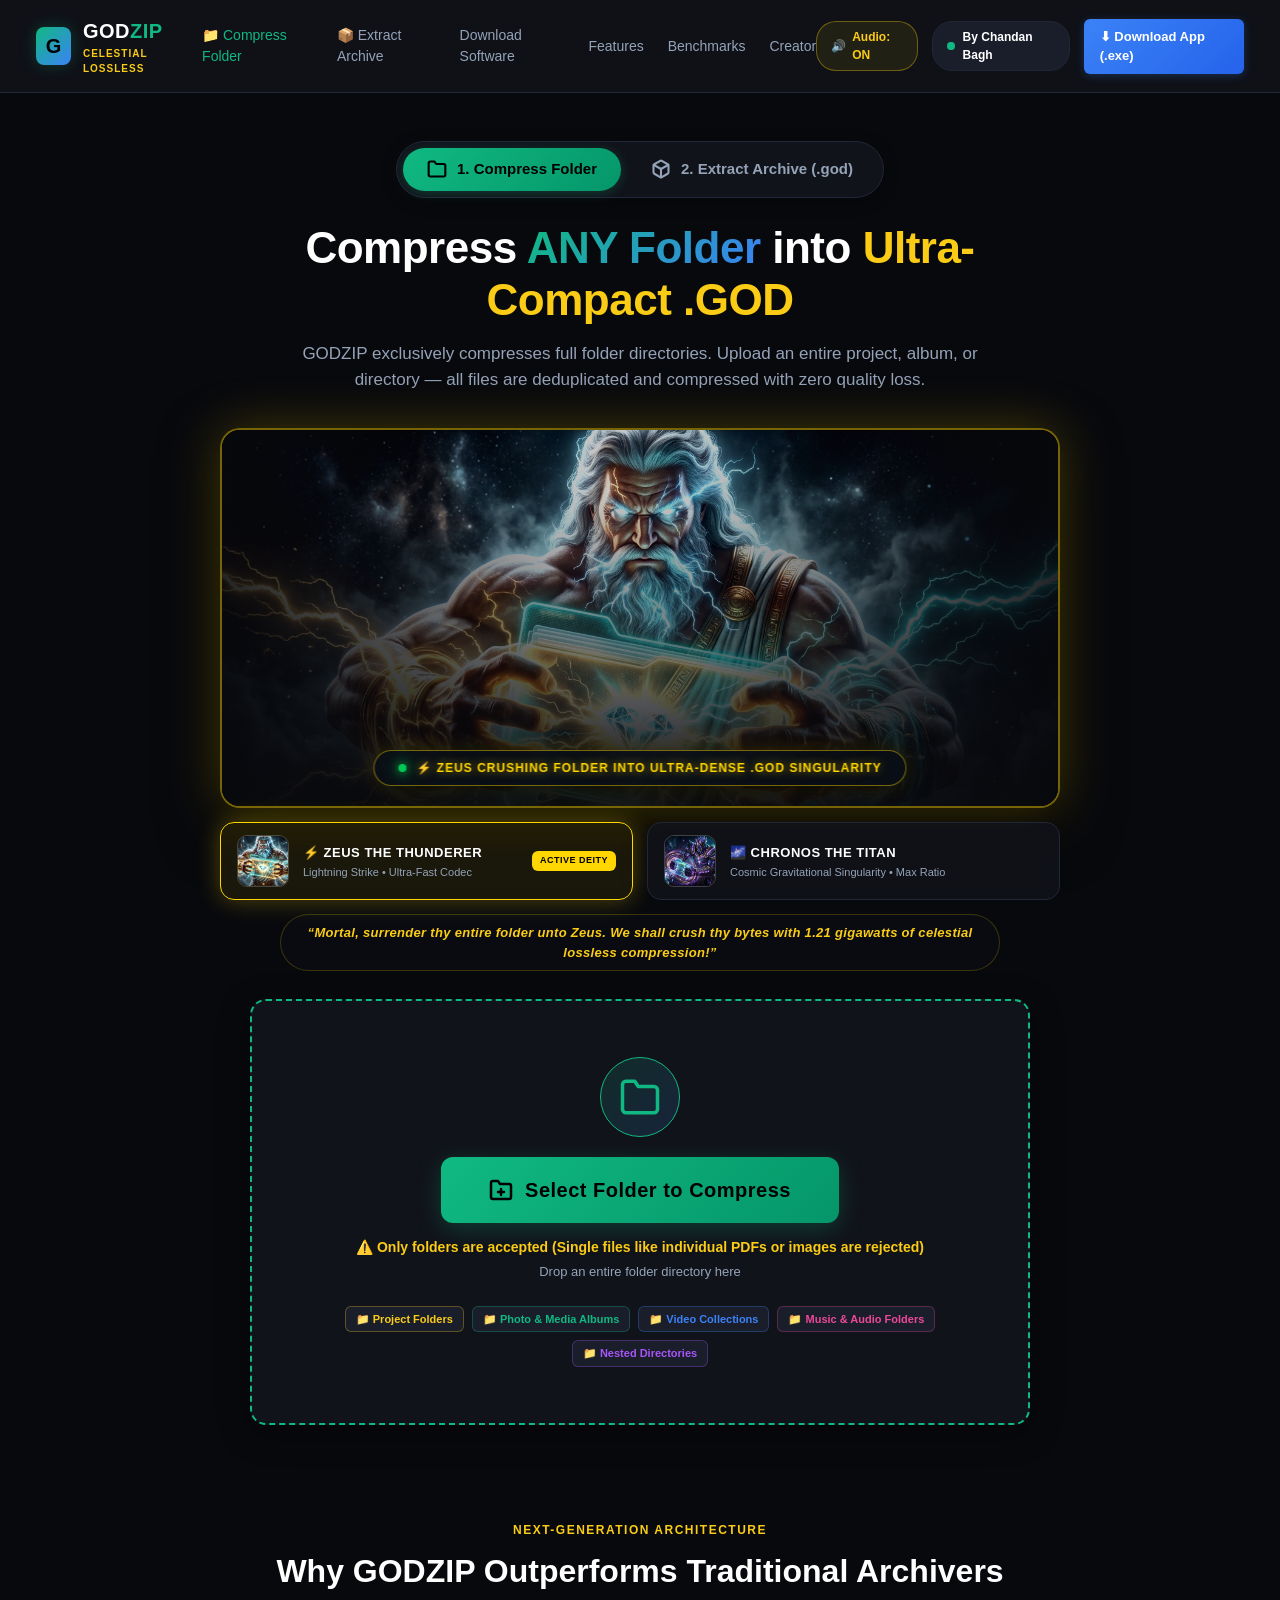
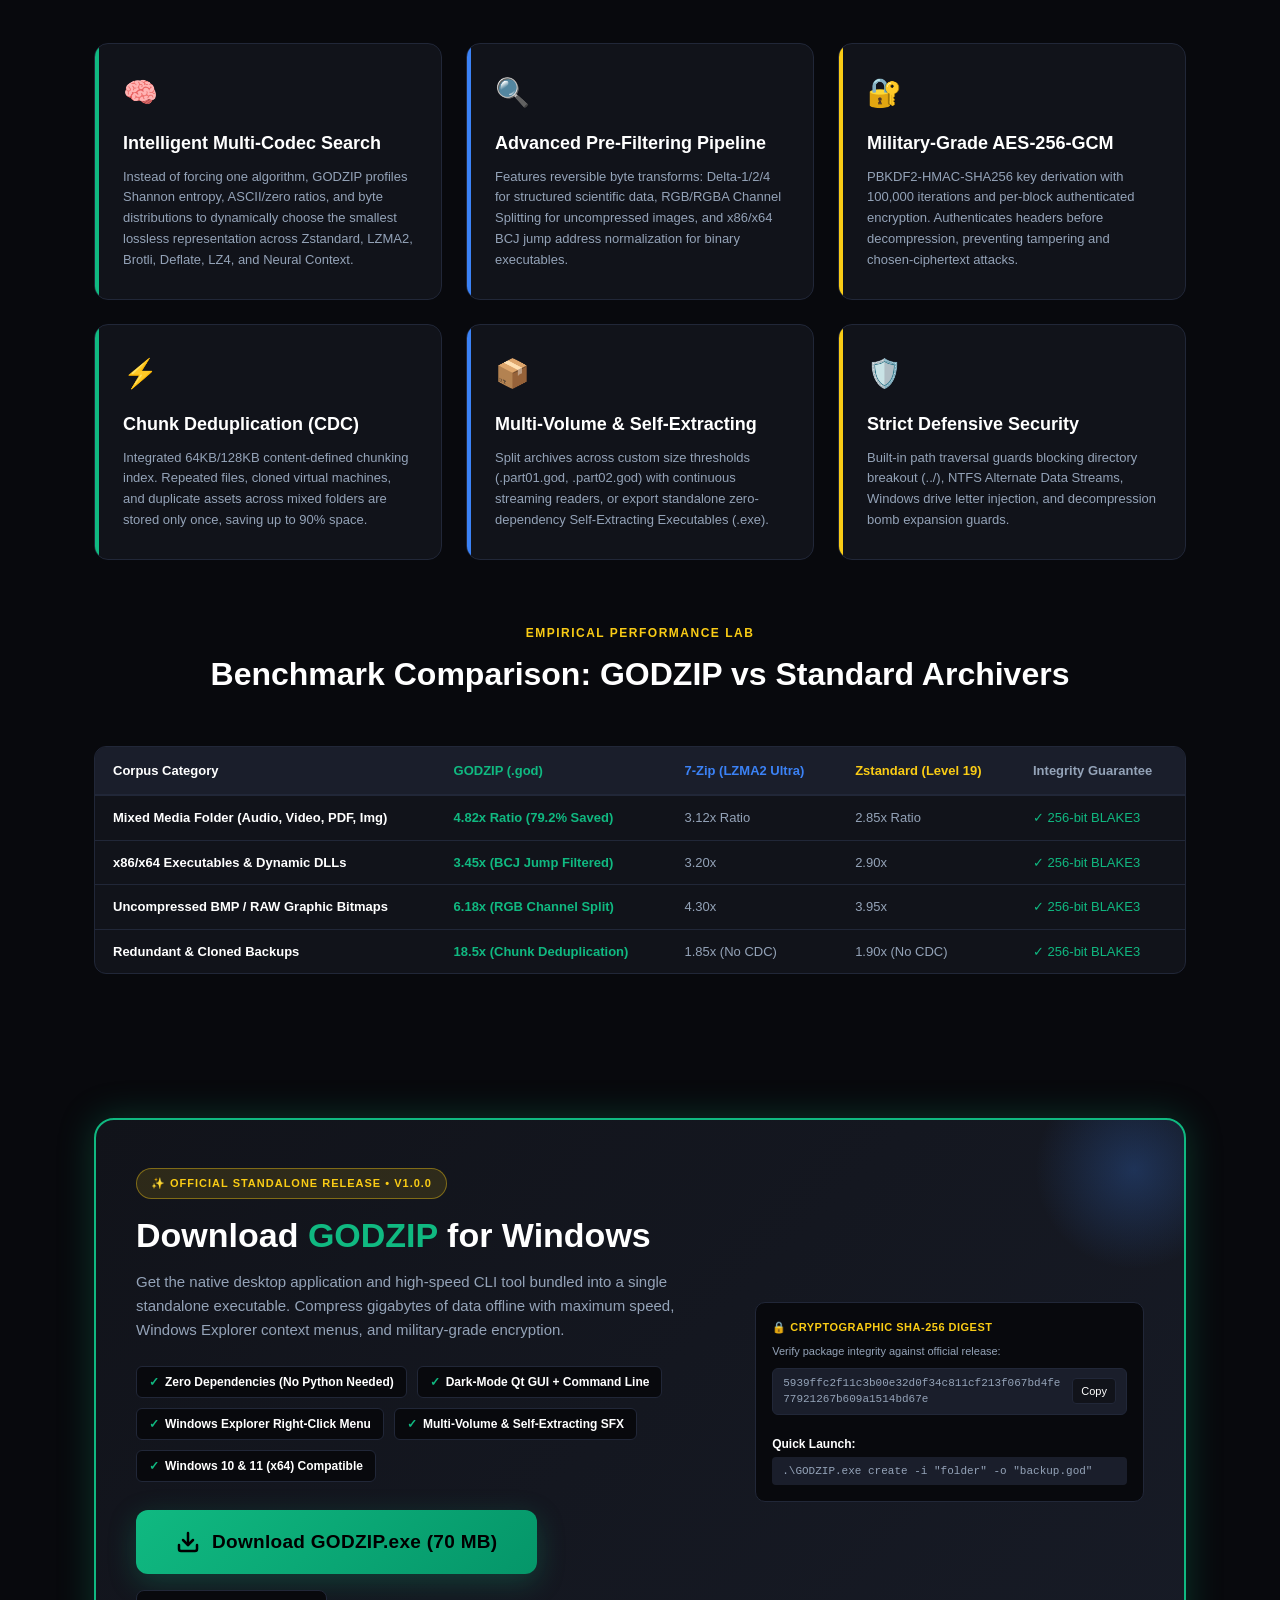
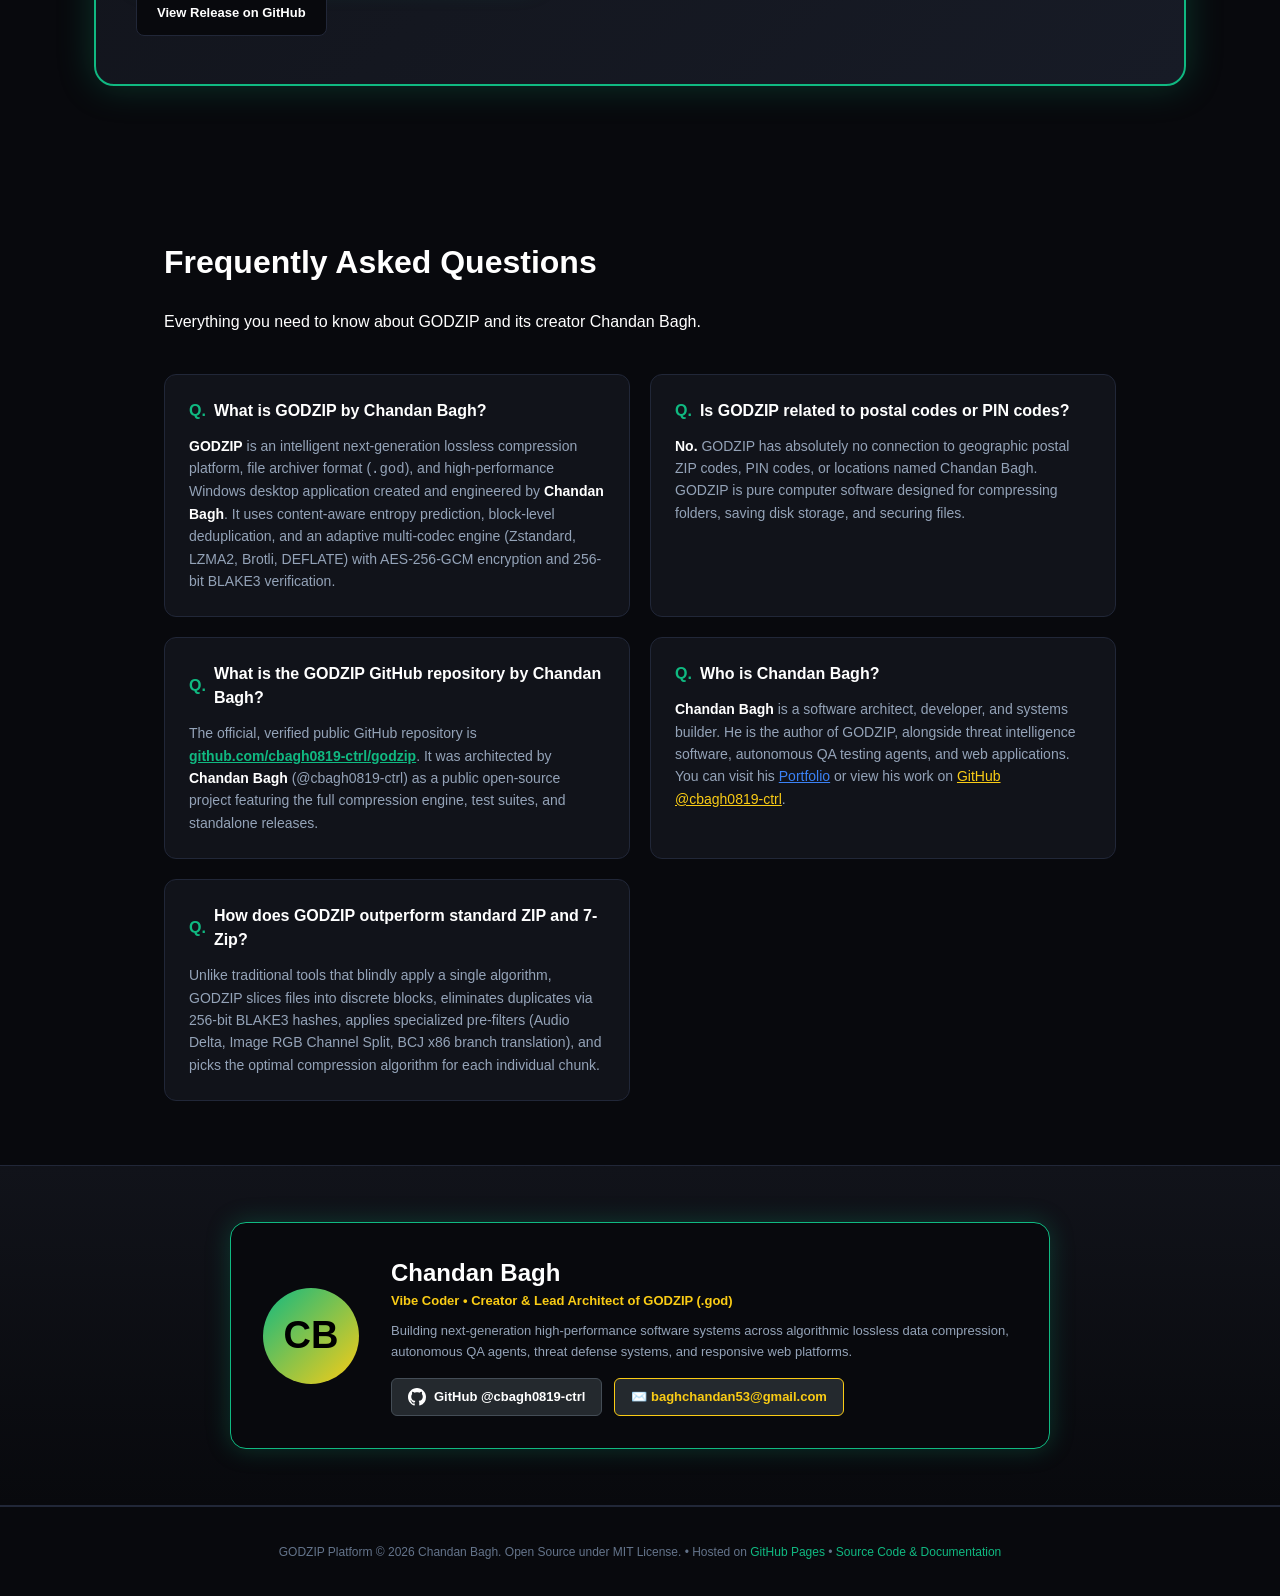
==== commit c7e9faba: "feat(cinematic): integrate photorealistic 8K God artwork of Zeus and Chronos violently crushing fold" ====
--- a/index.html
+++ b/index.html
@@ -200,63 +200,50 @@
         </p>
       </div>
 
-      <!-- PANTHEON OF COMPRESSION GODS SELECTOR -->
-      <div class="pantheon-bar" id="pantheonBar">
-        <div class="pantheon-header">
-          <span class="pantheon-spark">✨</span>
-          <span class="pantheon-title">SUMMON THY COMPRESSION DEITY</span>
-          <span class="pantheon-spark">✨</span>
-        </div>
-        <div class="pantheon-grid">
-          <button class="pantheon-card active" data-god="zeus" type="button">
-            <span class="god-badge-icon">⚡</span>
-            <div class="god-card-info">
-              <span class="god-card-name">ZEUS</span>
-              <span class="god-card-domain">Lightning Strike • Ultra-Fast</span>
-            </div>
-            <span class="god-card-active-glow"></span>
-          </button>
-          <button class="pantheon-card" data-god="chronos" type="button">
-            <span class="god-badge-icon">🌌</span>
-            <div class="god-card-info">
-              <span class="god-card-name">CHRONOS</span>
-              <span class="god-card-domain">Cosmic Singularity • Maximum Ratio</span>
-            </div>
-            <span class="god-card-active-glow"></span>
-          </button>
-          <button class="pantheon-card" data-god="hermes" type="button">
-            <span class="god-badge-icon">🪽</span>
-            <div class="god-card-info">
-              <span class="god-card-name">HERMES</span>
-              <span class="god-card-domain">Astral Stream • Balanced</span>
-            </div>
-            <span class="god-card-active-glow"></span>
-          </button>
-          <button class="pantheon-card" data-god="ares" type="button">
-            <span class="god-badge-icon">🛡️</span>
-            <div class="god-card-info">
-              <span class="god-card-name">ARES</span>
-              <span class="god-card-domain">Aegis Fortress • AES-256 Encrypted</span>
-            </div>
-            <span class="god-card-active-glow"></span>
-          </button>
-        </div>
-      </div>
-
-      <!-- CELESTIAL GOD DECREE & INTERACTIVE AVATAR -->
-      <div class="god-altar-stage" id="godAltarStage">
-        <div class="divine-aura-ring"></div>
-        <div class="god-avatar-display" id="godAvatar">
-          <div class="god-crown" id="godCrown">⚡</div>
-          <div class="god-face">
-            <div class="god-eye left-eye"></div>
-            <div class="god-eye right-eye"></div>
-          </div>
-          <div class="god-aura-flame"></div>
-        </div>
-        <div class="god-decree-box" id="godDecreeBox">
+      <!-- CINEMATIC GODS COMPRESSING FOLDERS STAGE -->
+      <div class="god-hero-stage">
+        <!-- God Portal & Real Compressed Folder Artwork -->
+        <div class="god-portal-container" id="godPortal">
+          <div class="portal-corona"></div>
+          <div class="portal-viewport">
+            <img src="assets/images/zeus_compressing_folder.jpg" alt="Zeus Crushing Folder with Lightning" class="god-artwork-img" id="heroGodImg">
+            <div class="god-overlay-vignette"></div>
+            <div class="god-caption-pill">
+              <span class="pulsing-core-dot"></span>
+              <span id="godCaptionText">⚡ ZEUS CRUSHING FOLDER INTO ULTRA-DENSE .GOD SINGULARITY</span>
+            </div>
+          </div>
+        </div>
+
+        <!-- Interactive Real God Switcher Carousel -->
+        <div class="god-roster-carousel">
+          <div class="god-roster-card active" data-god="zeus" data-img="assets/images/zeus_compressing_folder.jpg" data-caption="⚡ ZEUS CRUSHING FOLDER INTO ULTRA-DENSE .GOD SINGULARITY" data-decree="“Mortal, surrender thy entire folder unto Zeus. We shall crush thy bytes with 1.21 gigawatts of celestial lossless compression!”">
+            <div class="roster-thumb-wrap">
+              <img src="assets/images/zeus_compressing_folder.jpg" alt="Zeus Thumb" class="roster-thumb">
+            </div>
+            <div class="roster-info">
+              <div class="roster-name">⚡ ZEUS THE THUNDERER</div>
+              <div class="roster-desc">Lightning Strike • Ultra-Fast Codec</div>
+            </div>
+            <span class="roster-active-badge">ACTIVE DEITY</span>
+          </div>
+
+          <div class="god-roster-card" data-god="chronos" data-img="assets/images/chronos_compressing_folder.jpg" data-caption="🌌 CHRONOS COLLAPSING FOLDER THROUGH GRAVITATIONAL SPACE-TIME" data-decree="“Space and entropy bend to my will. Thy folder shall be crushed into an immutable micro-singularity!”">
+            <div class="roster-thumb-wrap">
+              <img src="assets/images/chronos_compressing_folder.jpg" alt="Chronos Thumb" class="roster-thumb">
+            </div>
+            <div class="roster-info">
+              <div class="roster-name">🌌 CHRONOS THE TITAN</div>
+              <div class="roster-desc">Cosmic Gravitational Singularity • Max Ratio</div>
+            </div>
+            <span class="roster-active-badge">ACTIVE DEITY</span>
+          </div>
+        </div>
+
+        <!-- Divine Decree Box -->
+        <div class="divine-decree-banner">
           <p class="decree-speech" id="decreeSpeech">
-            &ldquo;Mortal, entrust thy folder unto Zeus. We shall strike thy bytes with 1.21 gigawatts of celestial lossless compression.&rdquo;
+            &ldquo;Mortal, surrender thy entire folder unto Zeus. We shall crush thy bytes with 1.21 gigawatts of celestial lossless compression!&rdquo;
           </p>
         </div>
       </div>
@@ -412,39 +399,12 @@
         <div class="chamber-celestial-bg"></div>
         <div class="chamber-runes-ring"></div>
         
-        <!-- Divine Deity Presence Above -->
-        <div class="chamber-god-figure" id="chamberDeityFigure">
-          <div class="chamber-god-halo"></div>
-          <div class="chamber-god-crown" id="chamberGodCrown">⚡</div>
-          <div class="chamber-god-name" id="chamberGodName">ZEUS THE THUNDERER</div>
-        </div>
-
-        <!-- The Compression Arena: Hands Crushing Floating Folder -->
-        <div class="crushing-arena">
-          <!-- Colossal Left Hand -->
-          <div class="god-hand left-hand" id="godHandLeft">
-            <div class="hand-palm">🖐️</div>
-            <div class="hand-plasma-charge left-charge"></div>
-          </div>
-
-          <!-- Levitating Folder Under Divine Gravitational Pressure -->
-          <div class="crushing-folder-target" id="crushingFolderTarget">
-            <div class="cosmic-singularity-vortex" id="chamberVortex"></div>
-            <div class="folder-avatar" id="folderAvatar">📁</div>
-            <div class="folder-data-cubes" id="dataCubes">
-              <span class="cube c1">📄</span>
-              <span class="cube c2">🖼️</span>
-              <span class="cube c3">🎬</span>
-              <span class="cube c4">🎵</span>
-              <span class="cube c5">📦</span>
-            </div>
-            <div class="compression-shockwave" id="compressionShockwave"></div>
-          </div>
-
-          <!-- Colossal Right Hand -->
-          <div class="god-hand right-hand" id="godHandRight">
-            <div class="hand-palm mirror">🖐️</div>
-            <div class="hand-plasma-charge right-charge"></div>
+        <!-- Photorealistic God Crushing Artwork in Chamber -->
+        <div class="chamber-god-viewport">
+          <img src="assets/images/zeus_compressing_folder.jpg" id="chamberGodImg" class="chamber-live-god-art" alt="God Crushing Folder">
+          <div class="chamber-power-flare" id="chamberFlare"></div>
+          <div class="chamber-folder-status-overlay">
+            <div class="chamber-god-name" id="chamberGodName">⚡ ZEUS CRUSHING FOLDER WITH 1.21 GIGAWATTS</div>
           </div>
         </div>
       </div>
--- a/css/style.css
+++ b/css/style.css
@@ -29,6 +29,14 @@
   box-sizing: border-box;
   margin: 0;
   padding: 0;
+}
+
+button {
+  all: unset;
+  box-sizing: border-box;
+  cursor: pointer;
+  font-family: inherit;
+  color: inherit;
 }
 
 body {
@@ -1386,185 +1394,198 @@
   max-width: 860px;
 }
 
-.pantheon-header {
-  display: flex;
-  justify-content: center;
+/* CINEMATIC REAL GODS COMPRESSING FOLDERS STAGE */
+.god-hero-stage {
+  display: flex;
+  flex-direction: column;
+  align-items: center;
+  width: 100%;
+  max-width: 840px;
+  margin: 16px auto 28px auto;
+}
+
+.god-portal-container {
+  position: relative;
+  width: 100%;
+  height: 380px;
+  border-radius: 20px;
+  overflow: hidden;
+  border: 2px solid rgba(255, 214, 0, 0.45);
+  box-shadow: 0 0 50px rgba(255, 214, 0, 0.25), 0 20px 60px rgba(0, 0, 0, 0.9);
+  background: #05070a;
+}
+
+.portal-viewport {
+  position: relative;
+  width: 100%;
+  height: 100%;
+  overflow: hidden;
+}
+
+.god-artwork-img {
+  width: 100%;
+  height: 100%;
+  object-fit: cover;
+  object-position: center top;
+  filter: contrast(1.15) brightness(1.05);
+  transition: transform 0.6s cubic-bezier(0.16, 1, 0.3, 1), opacity 0.4s ease;
+}
+
+.god-portal-container:hover .god-artwork-img {
+  transform: scale(1.03);
+}
+
+.god-overlay-vignette {
+  position: absolute;
+  inset: 0;
+  background: radial-gradient(circle at 50% 40%, rgba(0,0,0,0) 20%, rgba(8, 9, 13, 0.6) 70%, rgba(8, 9, 13, 0.95) 100%),
+              linear-gradient(180deg, rgba(8,9,13,0.1) 0%, rgba(8,9,13,0.9) 100%);
+  pointer-events: none;
+}
+
+.god-caption-pill {
+  position: absolute;
+  bottom: 20px;
+  left: 50%;
+  transform: translateX(-50%);
+  background: rgba(10, 14, 22, 0.88);
+  backdrop-filter: blur(14px);
+  border: 1.5px solid rgba(255, 214, 0, 0.45);
+  border-radius: 40px;
+  padding: 8px 24px;
+  display: inline-flex;
   align-items: center;
   gap: 10px;
-  font-size: 11px;
+  font-size: 12px;
   font-weight: 800;
-  letter-spacing: 2px;
-  color: var(--accent-yellow);
-  text-transform: uppercase;
-  margin-bottom: 12px;
-}
-
-.pantheon-grid {
+  color: #ffd600;
+  letter-spacing: 1px;
+  white-space: nowrap;
+  box-shadow: 0 4px 25px rgba(0, 0, 0, 0.8), 0 0 20px rgba(255, 214, 0, 0.2);
+  text-shadow: 0 0 10px rgba(255, 214, 0, 0.6);
+  z-index: 5;
+}
+
+.pulsing-core-dot {
+  width: 8px;
+  height: 8px;
+  background: #00c853;
+  border-radius: 50%;
+  box-shadow: 0 0 10px #00c853, 0 0 20px #00c853;
+  animation: pulse 1.6s infinite;
+}
+
+/* GOD ROSTER CAROUSEL */
+.god-roster-carousel {
   display: grid;
-  grid-template-columns: repeat(4, 1fr);
-  gap: 10px;
-}
-
-@media (max-width: 768px) {
-  .pantheon-grid {
-    grid-template-columns: repeat(2, 1fr);
+  grid-template-columns: 1fr 1fr;
+  gap: 14px;
+  width: 100%;
+  margin-top: 14px;
+}
+
+@media (max-width: 640px) {
+  .god-roster-carousel {
+    grid-template-columns: 1fr;
   }
 }
 
-.pantheon-card {
+.god-roster-card {
   position: relative;
-  background: var(--bg-card);
+  background: rgba(17, 19, 26, 0.85);
+  backdrop-filter: blur(8px);
   border: 1.5px solid var(--border-color);
-  border-radius: 12px;
-  padding: 12px 14px;
-  display: flex;
-  align-items: center;
-  gap: 10px;
+  border-radius: 14px;
+  padding: 12px 16px;
+  display: flex;
+  align-items: center;
+  gap: 14px;
   cursor: pointer;
-  text-align: left;
   transition: all 0.25s cubic-bezier(0.16, 1, 0.3, 1);
   overflow: hidden;
 }
 
-.pantheon-card:hover {
-  border-color: rgba(255, 255, 255, 0.4);
+.god-roster-card:hover {
+  border-color: rgba(255, 255, 255, 0.35);
   transform: translateY(-2px);
-  box-shadow: 0 6px 20px rgba(0, 0, 0, 0.5);
-}
-
-.pantheon-card.active {
-  border-color: var(--accent-green);
-  background: rgba(0, 200, 83, 0.08);
-  box-shadow: 0 0 20px rgba(0, 200, 83, 0.25);
-}
-
-.pantheon-card[data-god="zeus"].active {
+  box-shadow: 0 6px 20px rgba(0, 0, 0, 0.6);
+}
+
+.god-roster-card.active {
   border-color: #ffd600;
   background: rgba(255, 214, 0, 0.08);
-  box-shadow: 0 0 24px rgba(255, 214, 0, 0.3);
-}
-
-.pantheon-card[data-god="chronos"].active {
+  box-shadow: 0 0 25px rgba(255, 214, 0, 0.3);
+}
+
+.god-roster-card[data-god="chronos"].active {
   border-color: #a855f7;
   background: rgba(168, 85, 247, 0.08);
-  box-shadow: 0 0 24px rgba(168, 85, 247, 0.3);
-}
-
-.pantheon-card[data-god="hermes"].active {
-  border-color: #00c853;
-  background: rgba(0, 200, 83, 0.08);
-  box-shadow: 0 0 24px rgba(0, 200, 83, 0.3);
-}
-
-.pantheon-card[data-god="ares"].active {
-  border-color: #2979ff;
-  background: rgba(41, 121, 255, 0.08);
-  box-shadow: 0 0 24px rgba(41, 121, 255, 0.3);
-}
-
-.god-badge-icon {
-  font-size: 24px;
-  filter: drop-shadow(0 0 8px currentColor);
-}
-
-.god-card-info {
+  box-shadow: 0 0 25px rgba(168, 85, 247, 0.3);
+}
+
+.roster-thumb-wrap {
+  width: 52px;
+  height: 52px;
+  border-radius: 10px;
+  overflow: hidden;
+  border: 1.5px solid rgba(255, 255, 255, 0.2);
+  flex-shrink: 0;
+}
+
+.roster-thumb {
+  width: 100%;
+  height: 100%;
+  object-fit: cover;
+}
+
+.roster-info {
   display: flex;
   flex-direction: column;
-}
-
-.god-card-name {
+  text-align: left;
+}
+
+.roster-name {
   font-size: 13px;
+  font-weight: 900;
+  color: #fff;
+  letter-spacing: 0.5px;
+}
+
+.roster-desc {
+  font-size: 11px;
+  color: var(--text-muted);
+  line-height: 1.3;
+  margin-top: 2px;
+}
+
+.roster-active-badge {
+  margin-left: auto;
+  font-size: 9px;
   font-weight: 800;
+  padding: 3px 8px;
+  border-radius: 6px;
+  background: #ffd600;
+  color: #000;
   letter-spacing: 0.5px;
-  color: var(--text-white);
-}
-
-.god-card-domain {
-  font-size: 10px;
-  color: var(--text-muted);
-  line-height: 1.2;
-  margin-top: 2px;
-}
-
-/* LIVING CELESTIAL GOD ALTAR STAGE */
-.god-altar-stage {
-  position: relative;
-  display: flex;
-  flex-direction: column;
-  align-items: center;
-  justify-content: center;
-  margin: 16px auto 24px auto;
-  padding: 18px;
-  border-radius: 20px;
-  background: radial-gradient(circle at 50% 50%, rgba(255, 214, 0, 0.04) 0%, transparent 70%);
-}
-
-.divine-aura-ring {
-  position: absolute;
-  width: 140px;
-  height: 140px;
-  border: 1.5px dashed rgba(255, 214, 0, 0.3);
-  border-radius: 50%;
-  animation: spinRune 24s linear infinite;
-  pointer-events: none;
-}
-
-@keyframes spinRune {
-  from { transform: rotate(0deg); }
-  to { transform: rotate(360deg); }
-}
-
-.god-avatar-display {
-  position: relative;
-  width: 90px;
-  height: 90px;
-  border-radius: 50%;
-  background: radial-gradient(circle, rgba(255, 214, 0, 0.25) 0%, rgba(0, 0, 0, 0.9) 80%);
-  border: 2px solid var(--accent-yellow);
-  box-shadow: 0 0 30px var(--accent-yellow-glow);
-  display: flex;
-  flex-direction: column;
-  align-items: center;
-  justify-content: center;
-  margin-bottom: 14px;
-  transition: transform 0.15s ease-out;
-  cursor: pointer;
-}
-
-.god-crown {
-  font-size: 26px;
-  animation: floatCrown 3s ease-in-out infinite;
-  filter: drop-shadow(0 0 10px #ffd600);
-}
-
-@keyframes floatCrown {
-  0%, 100% { transform: translateY(0) scale(1); }
-  50% { transform: translateY(-5px) scale(1.1); }
-}
-
-.god-face {
-  display: flex;
-  gap: 12px;
-  margin-top: 4px;
-}
-
-.god-eye {
-  width: 8px;
-  height: 8px;
-  background: #ffffff;
-  border-radius: 50%;
-  box-shadow: 0 0 12px #00e5ff, 0 0 20px #00e5ff;
-  transition: transform 0.1s linear;
-}
-
-.god-decree-box {
-  max-width: 620px;
-  background: rgba(10, 14, 20, 0.85);
-  backdrop-filter: blur(12px);
-  border: 1px solid rgba(255, 214, 0, 0.25);
+  display: none;
+}
+
+.god-roster-card.active .roster-active-badge {
+  display: block;
+}
+
+.god-roster-card[data-god="chronos"].active .roster-active-badge {
+  background: #a855f7;
+  color: #fff;
+}
+
+.divine-decree-banner {
+  max-width: 720px;
+  margin: 14px auto 0 auto;
+  background: rgba(10, 14, 20, 0.7);
+  border: 1px solid rgba(255, 214, 0, 0.2);
   border-radius: 30px;
-  padding: 10px 24px;
-  box-shadow: 0 4px 20px rgba(0, 0, 0, 0.5);
+  padding: 8px 24px;
 }
 
 .decree-speech {
@@ -1574,6 +1595,48 @@
   color: var(--accent-yellow);
   letter-spacing: 0.3px;
   margin: 0;
+}
+
+/* CINEMATIC GOD COMPRESSION CHAMBER (PROCESSING SECTION) */
+.chamber-god-viewport {
+  position: relative;
+  width: 100%;
+  max-width: 580px;
+  height: 260px;
+  border-radius: 16px;
+  overflow: hidden;
+  border: 2px solid rgba(255, 214, 0, 0.5);
+  box-shadow: 0 0 45px rgba(255, 214, 0, 0.35);
+  margin: 0 auto 20px auto;
+  background: #000;
+}
+
+.chamber-live-god-art {
+  width: 100%;
+  height: 100%;
+  object-fit: cover;
+  animation: godPowerCrush 0.35s ease-in-out infinite alternate;
+}
+
+@keyframes godPowerCrush {
+  0% { transform: scale(1) translate(-2px, 1px); filter: brightness(1) contrast(1.1); }
+  100% { transform: scale(1.05) translate(2px, -1px); filter: brightness(1.25) contrast(1.3); }
+}
+
+.chamber-folder-status-overlay {
+  position: absolute;
+  bottom: 12px;
+  left: 50%;
+  transform: translateX(-50%);
+  background: rgba(0, 0, 0, 0.85);
+  backdrop-filter: blur(8px);
+  padding: 6px 18px;
+  border-radius: 20px;
+  border: 1px solid rgba(255, 214, 0, 0.4);
+  font-size: 11px;
+  font-weight: 800;
+  color: #ffd600;
+  white-space: nowrap;
 }
 
 /* CINEMATIC GOD COMPRESSION CHAMBER */
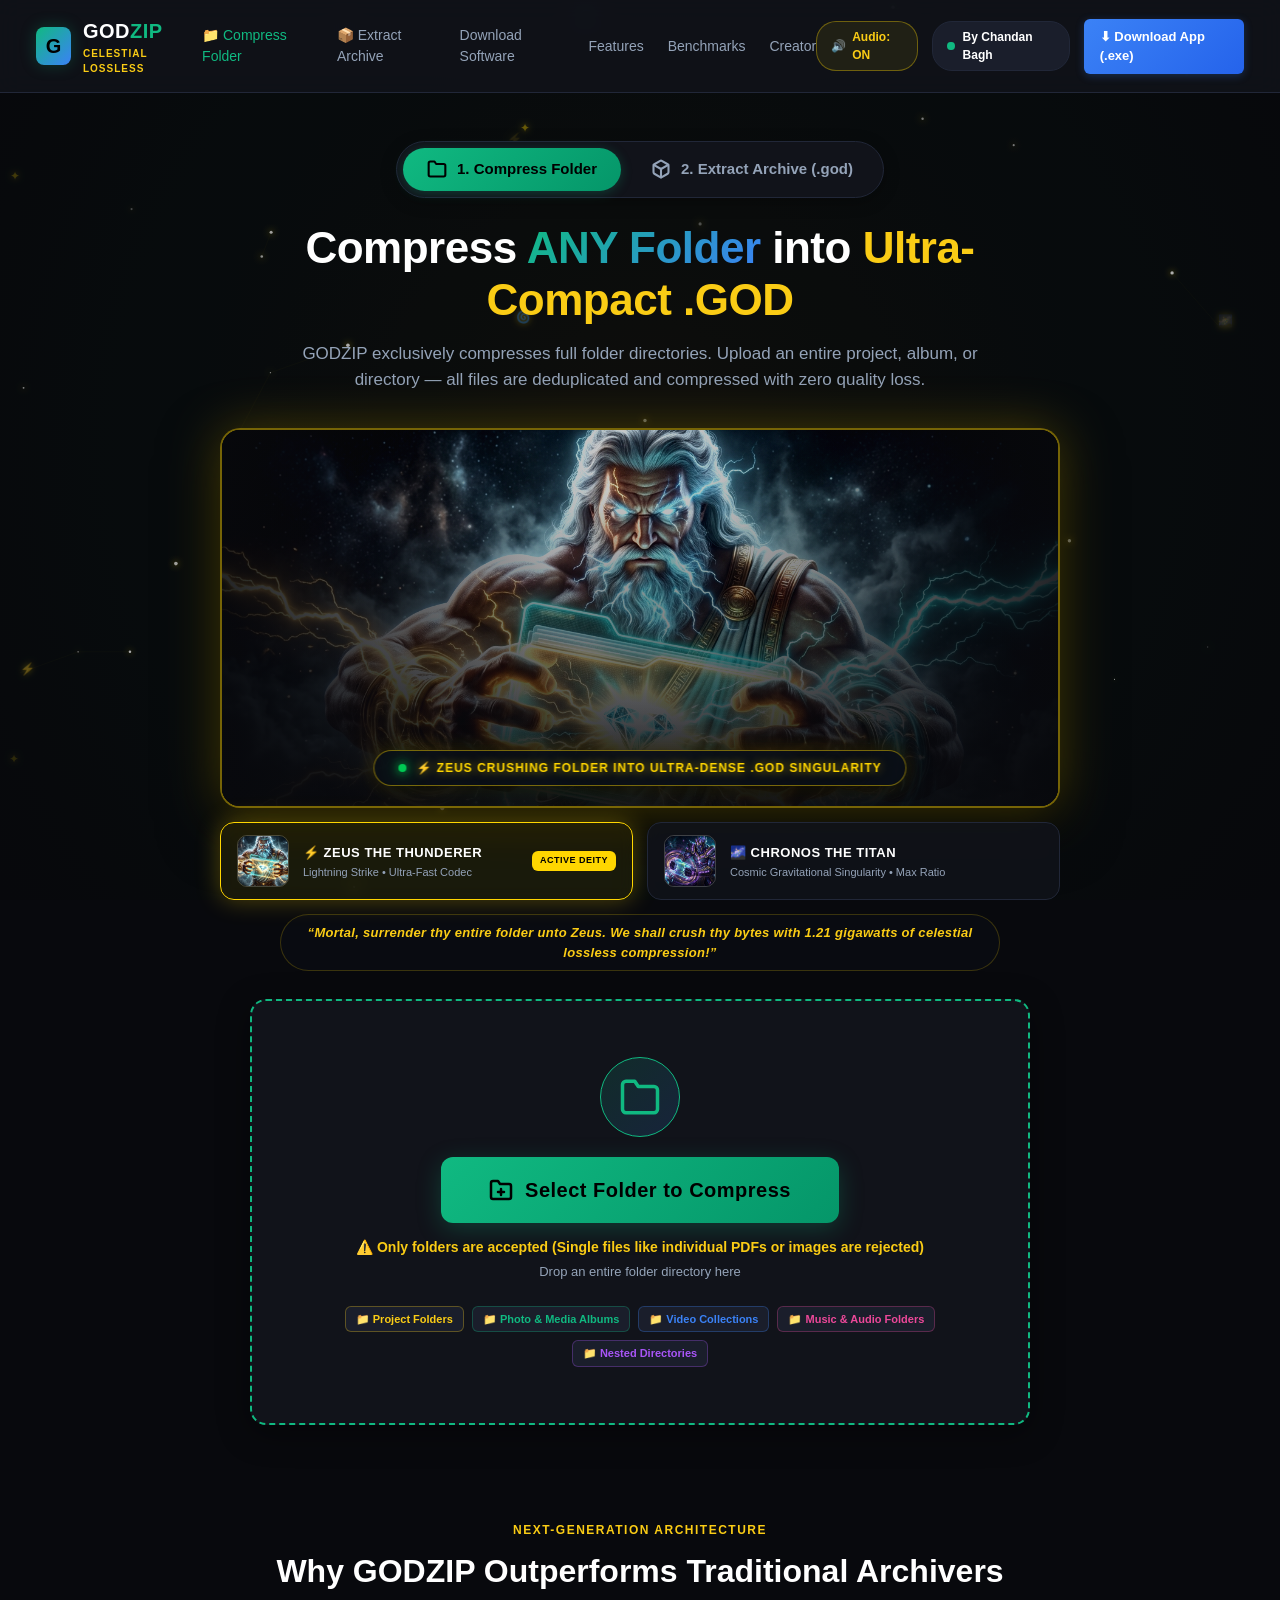
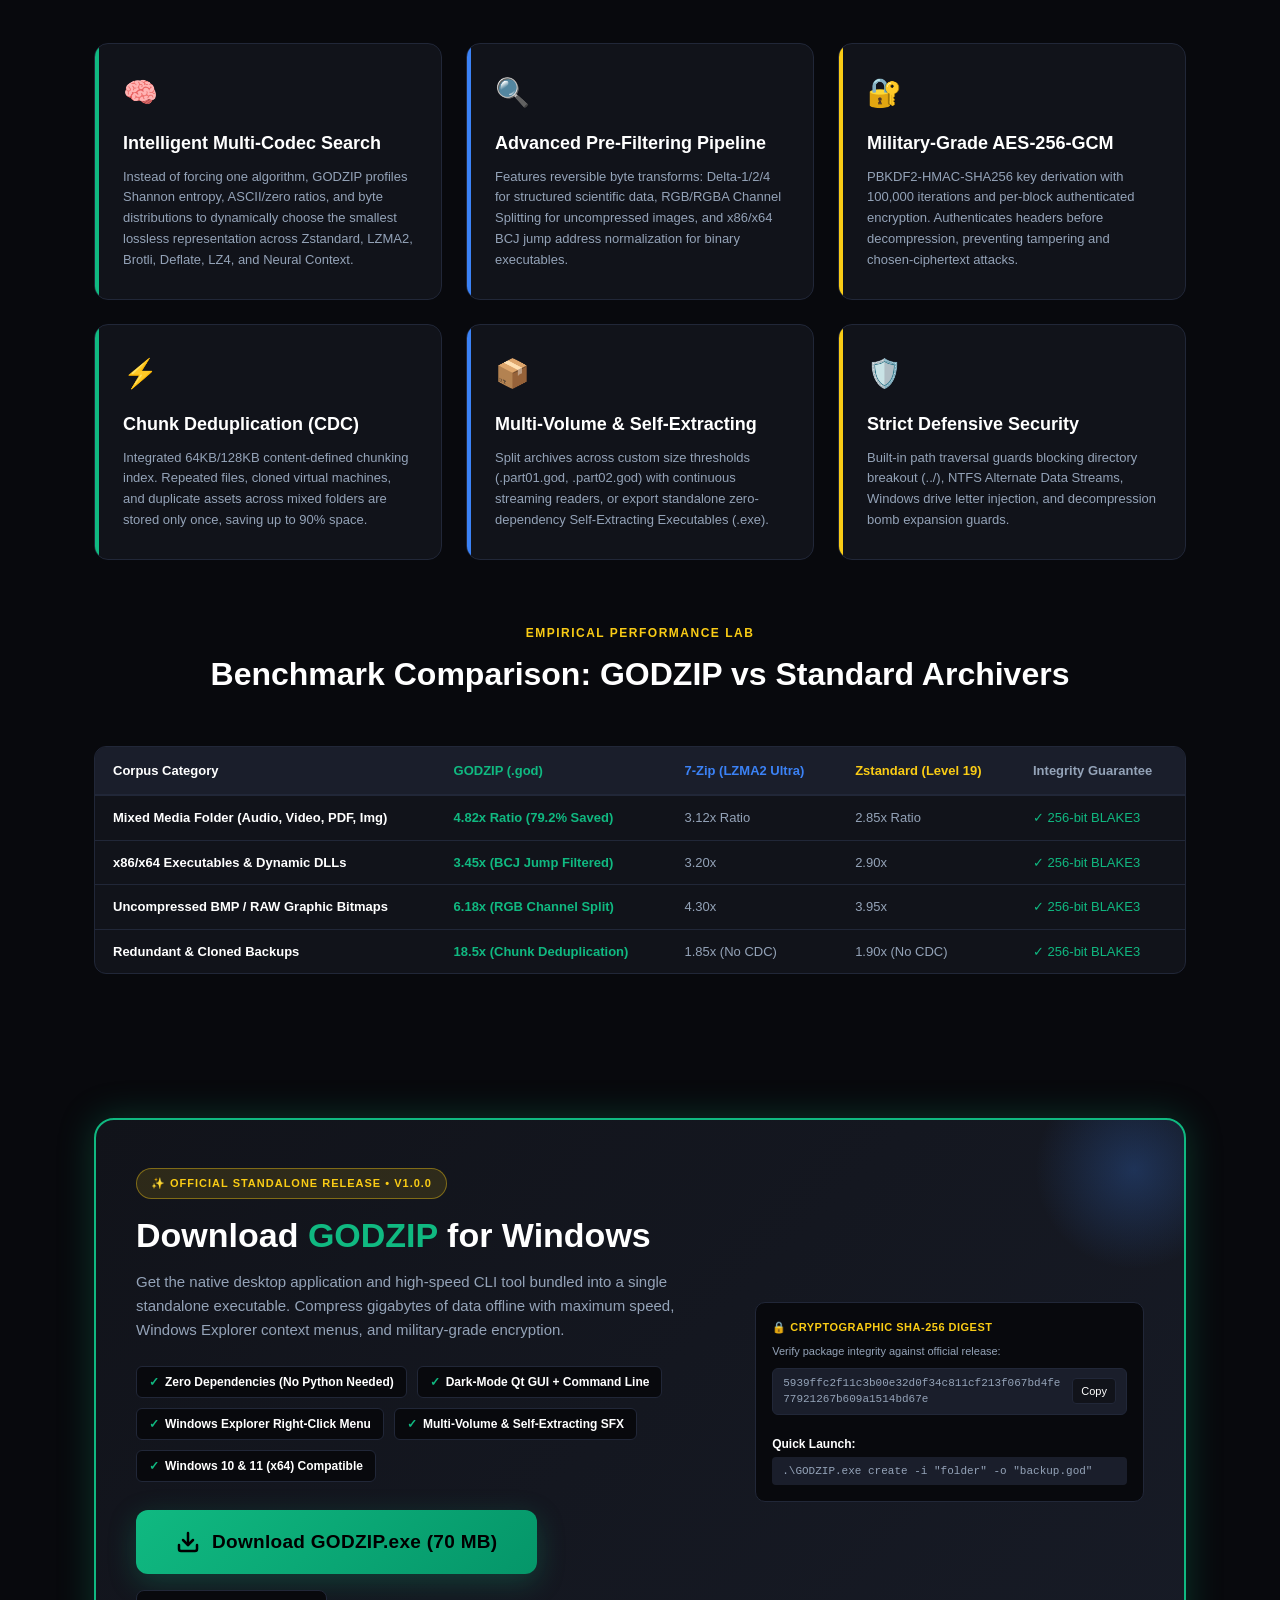
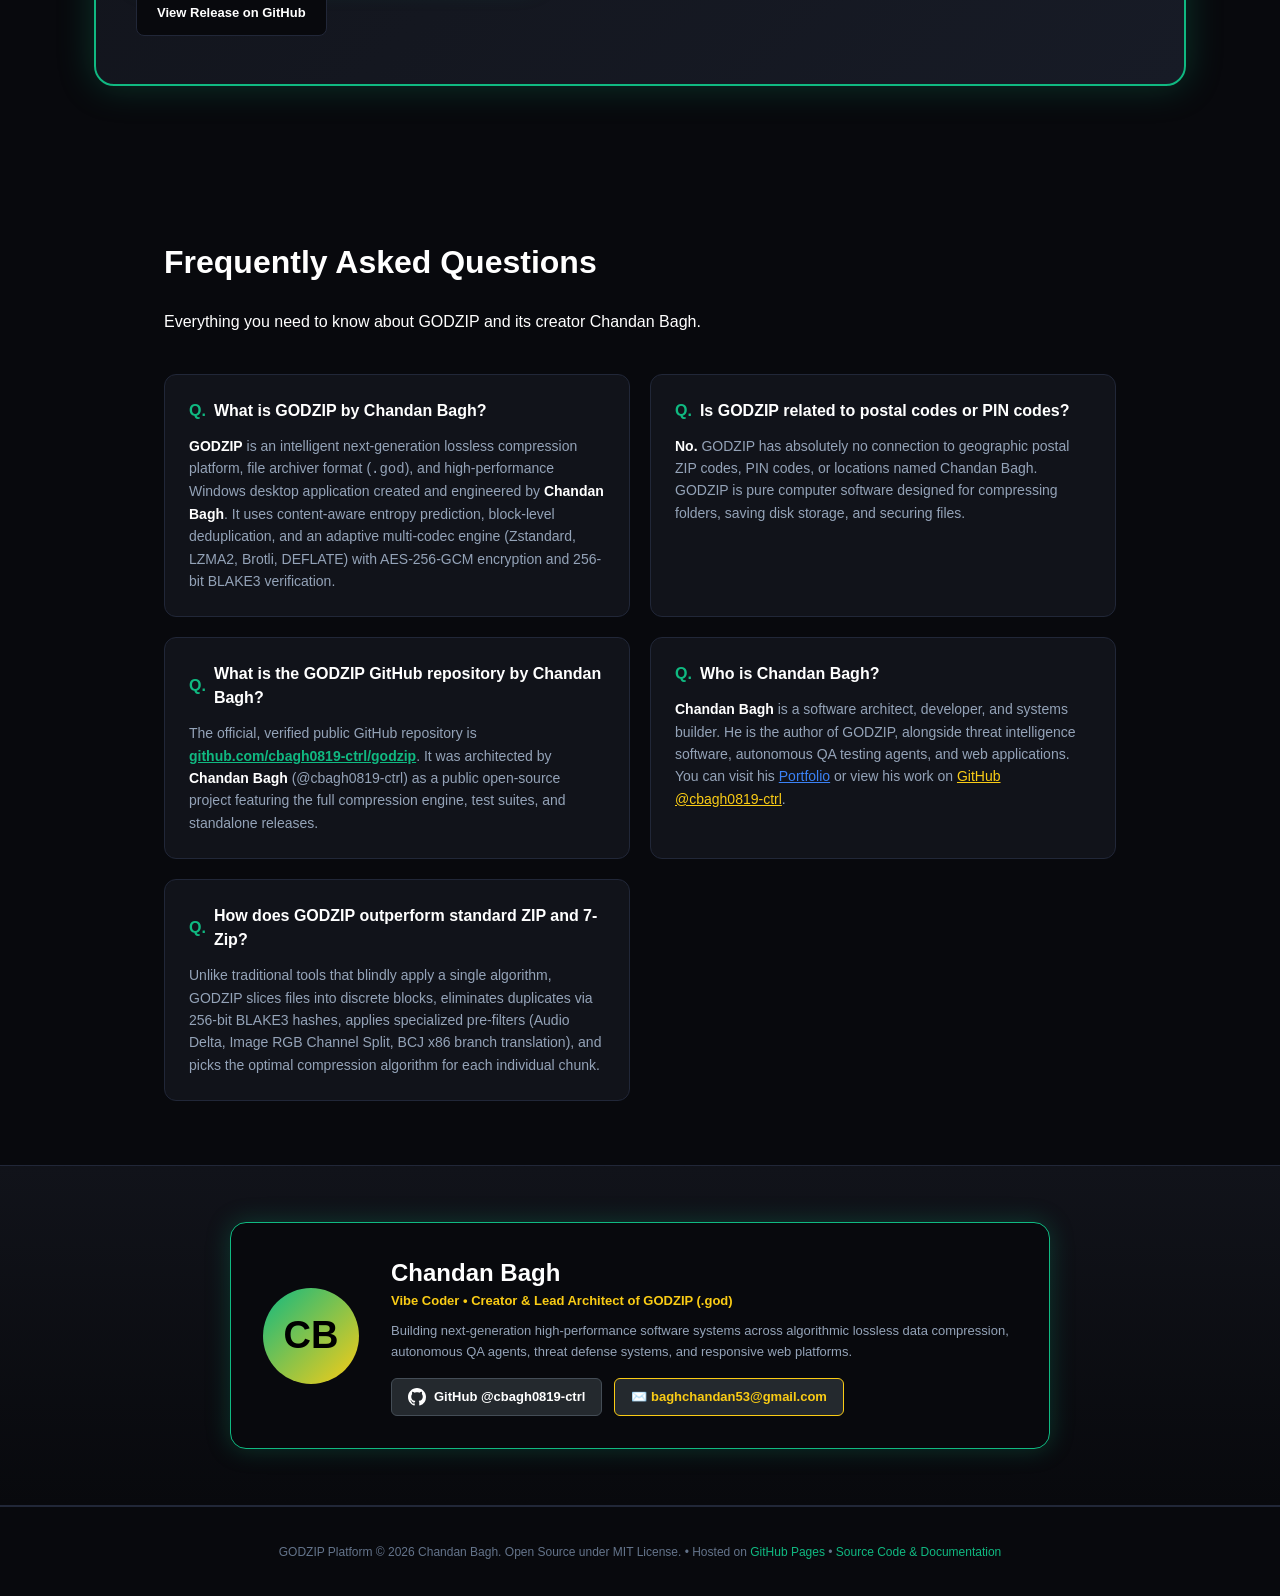
==== commit 2c79608e: "fix(web): resolve duplicate identifier SyntaxError that blocked folder selection and add direct drop" ====
--- a/index.html
+++ b/index.html
@@ -259,7 +259,7 @@
             </svg>
           </div>
 
-          <button class="btn-select-files" onclick="document.getElementById('folderInput').click()">
+          <button class="btn-select-files" id="btnSelectFolder" onclick="document.getElementById('folderInput').click()">
             <svg width="24" height="24" viewBox="0 0 24 24" fill="none" stroke="currentColor" stroke-width="2.5" stroke-linecap="round" stroke-linejoin="round">
               <path d="M22 19a2 2 0 0 1-2 2H4a2 2 0 0 1-2-2V5a2 2 0 0 1 2-2h5l2 3h9a2 2 0 0 1 2 2z"></path>
               <line x1="12" y1="11" x2="12" y2="17"></line>
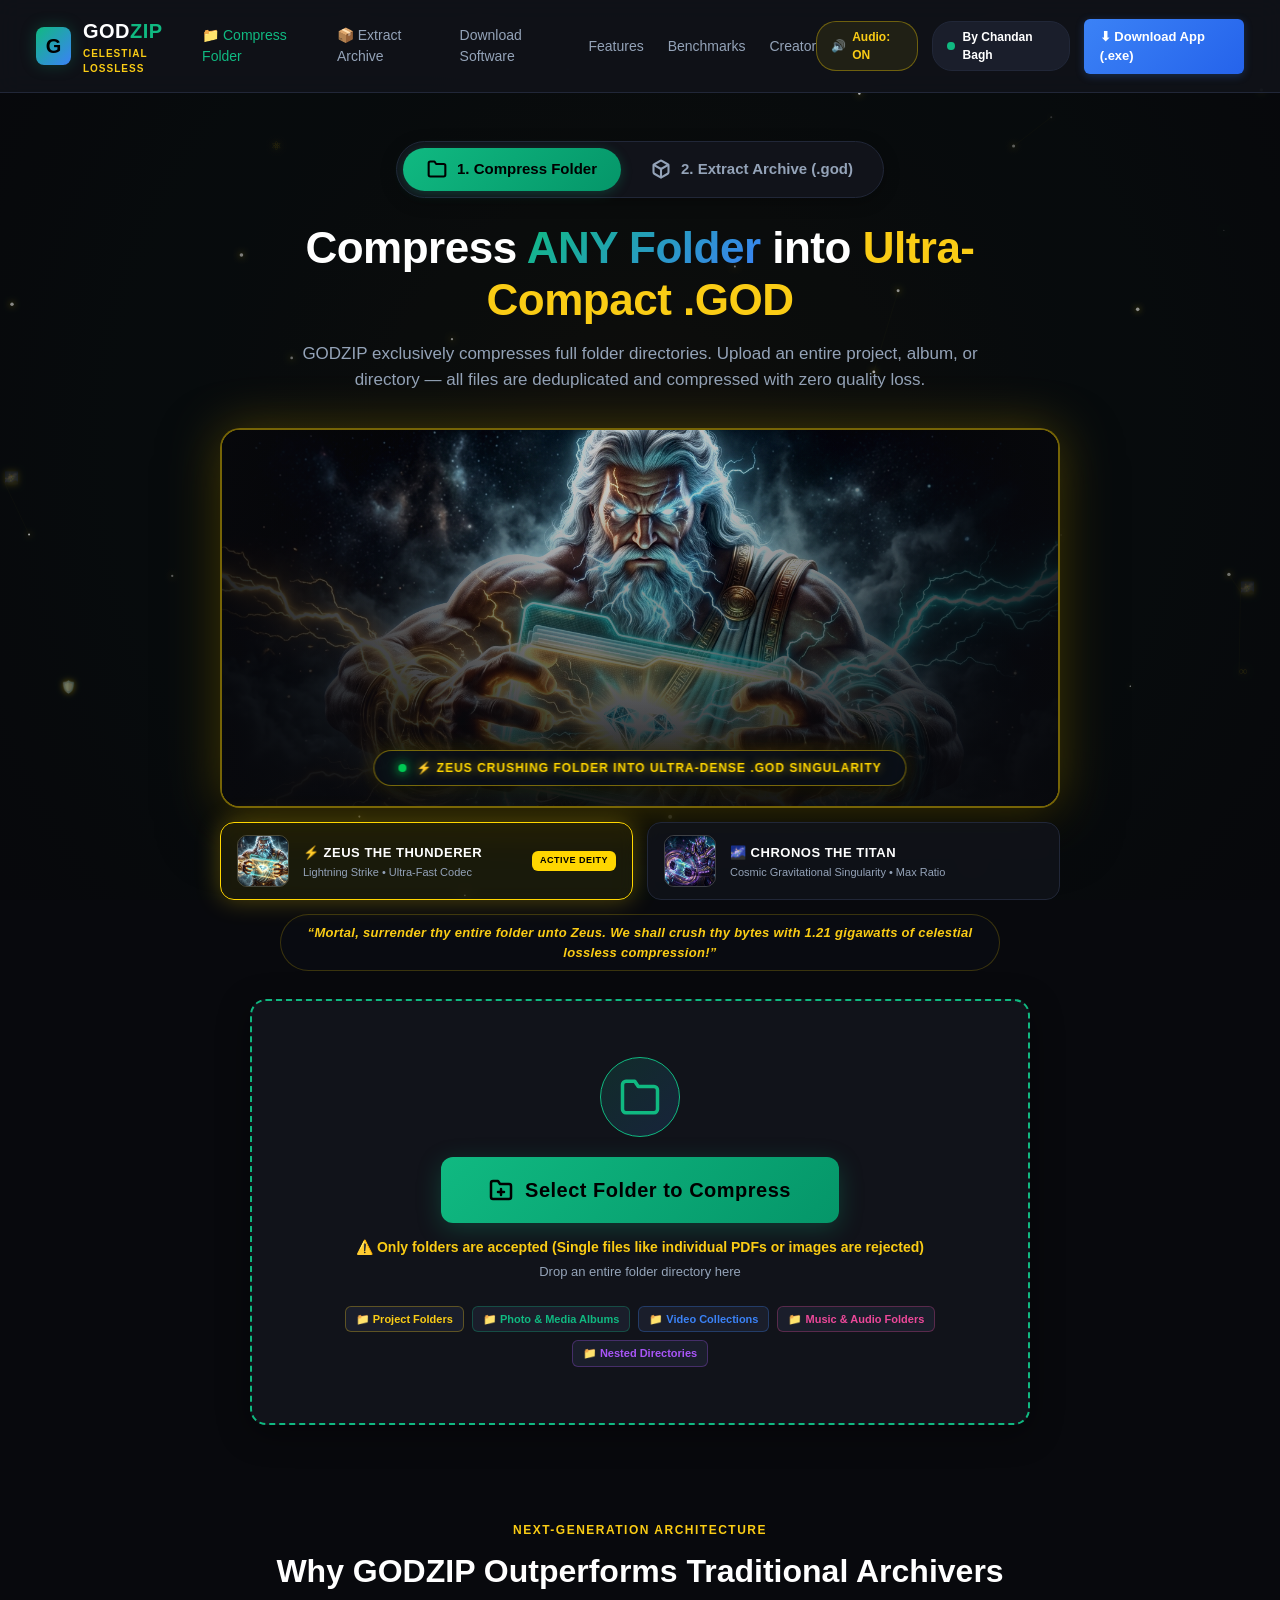
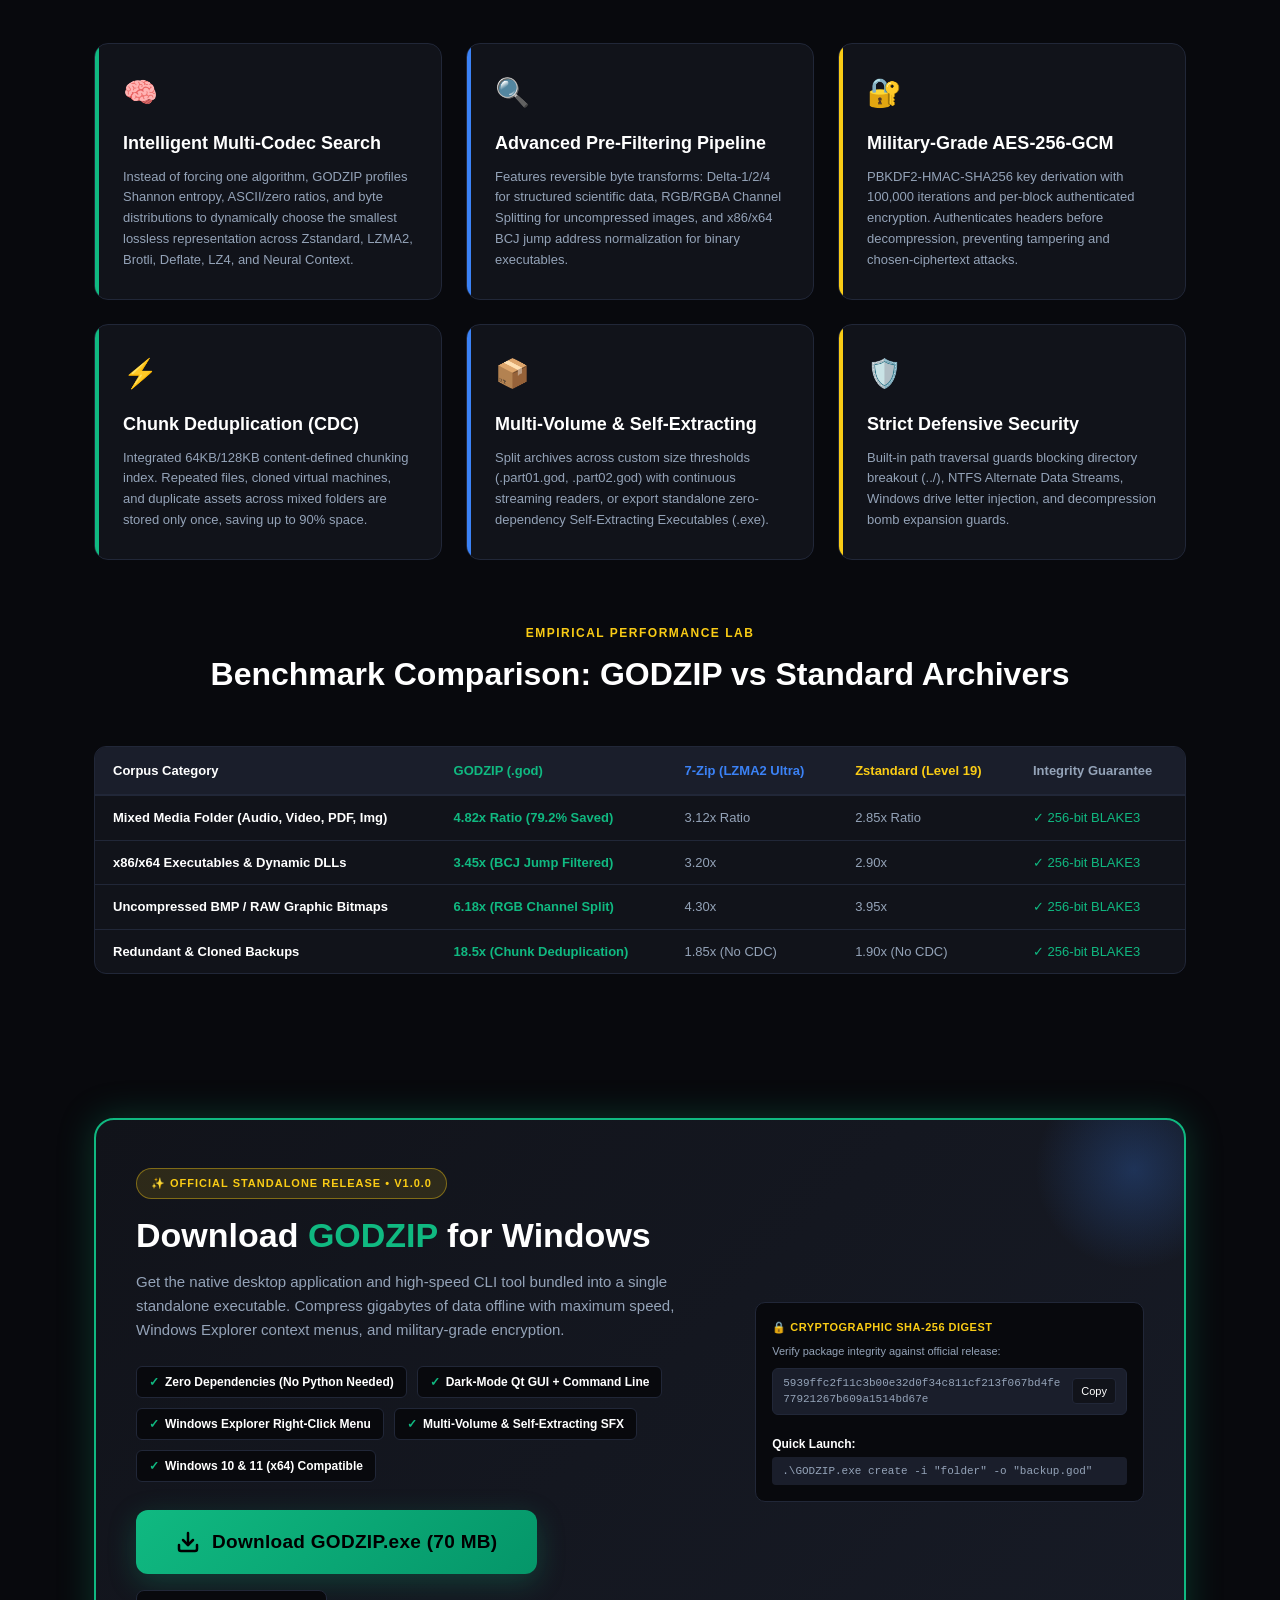
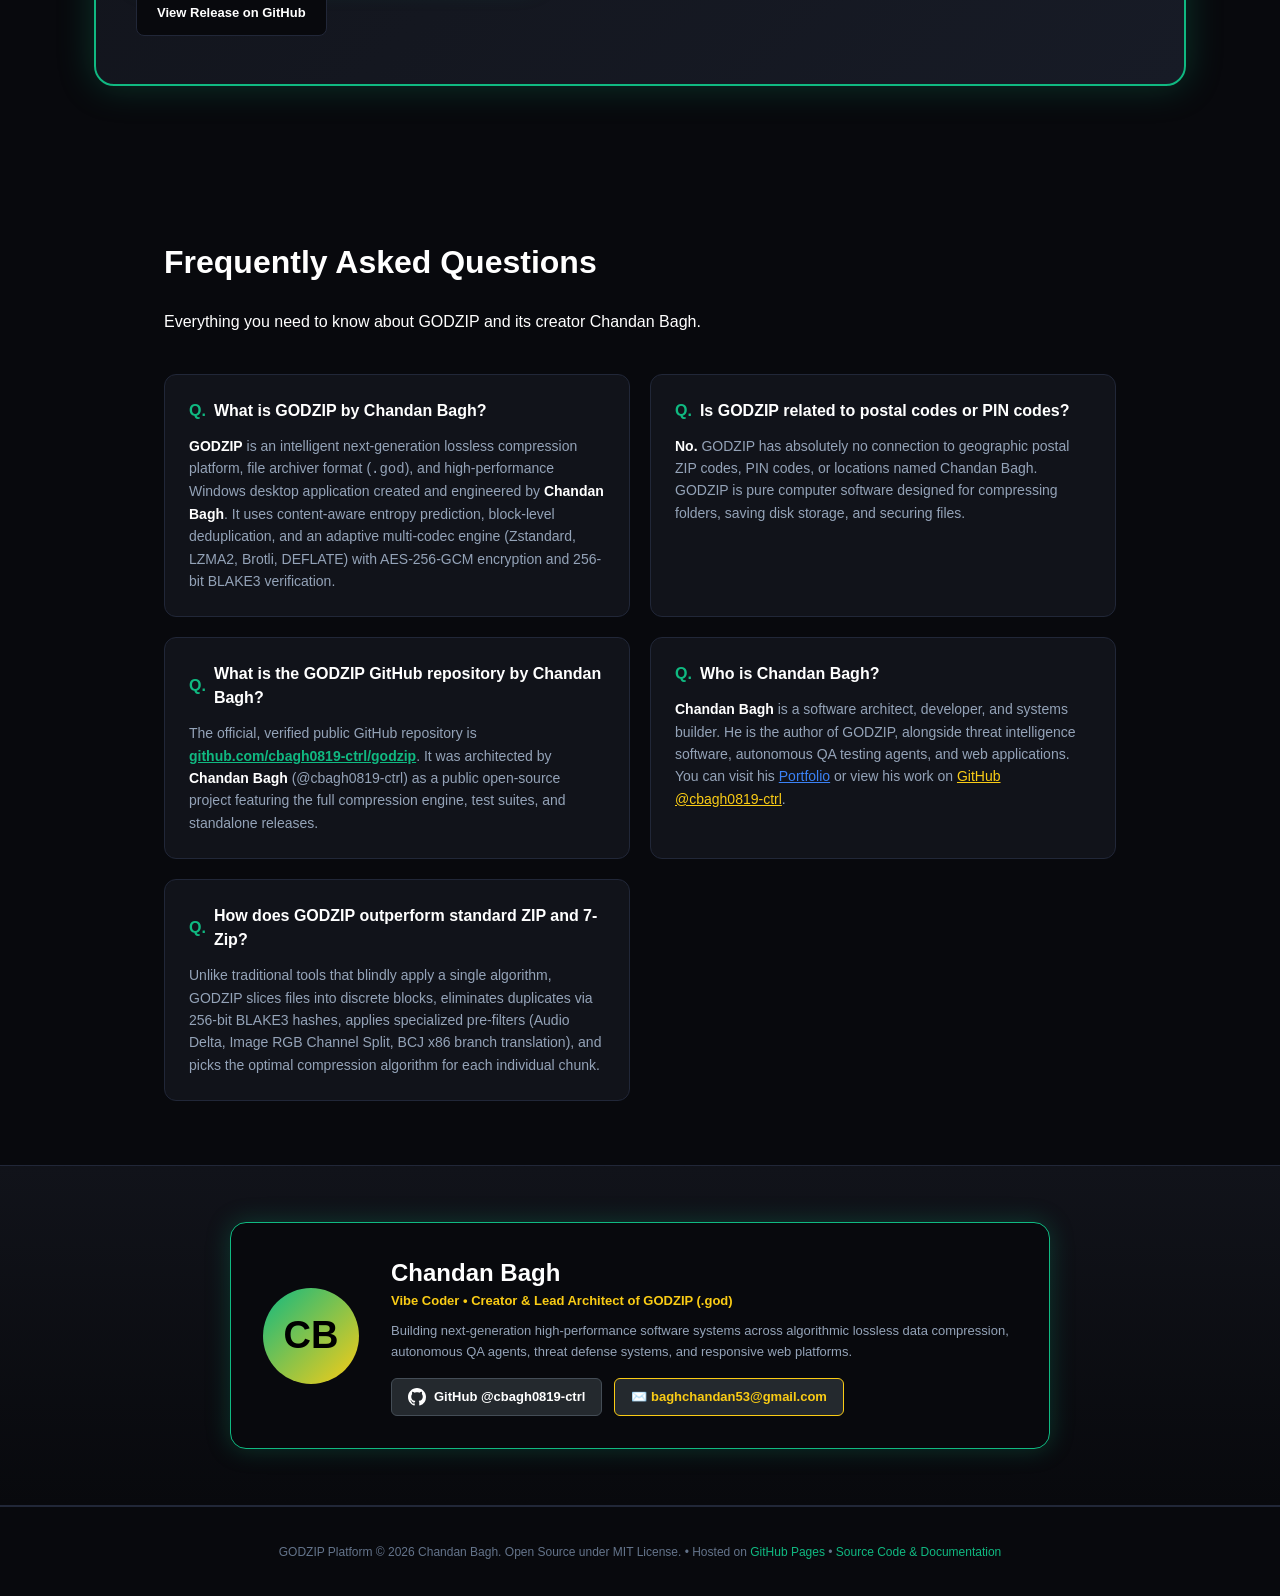
==== commit 8a6129bd: "chore(web): add versioned cache busters v2.2.0 to css and js imports" ====
--- a/index.html
+++ b/index.html
@@ -119,7 +119,7 @@
   }
   </script>
 
-  <link rel="stylesheet" href="css/style.css">
+  <link rel="stylesheet" href="css/style.css?v=2.2.0">
 </head>
 <body>
   <!-- LIGHTWEIGHT CINEMATIC CELESTIAL CANVAS -->
@@ -741,6 +741,6 @@
     </p>
   </footer>
 
-  <script src="js/app.js"></script>
+  <script src="js/app.js?v=2.2.0"></script>
 </body>
 </html>
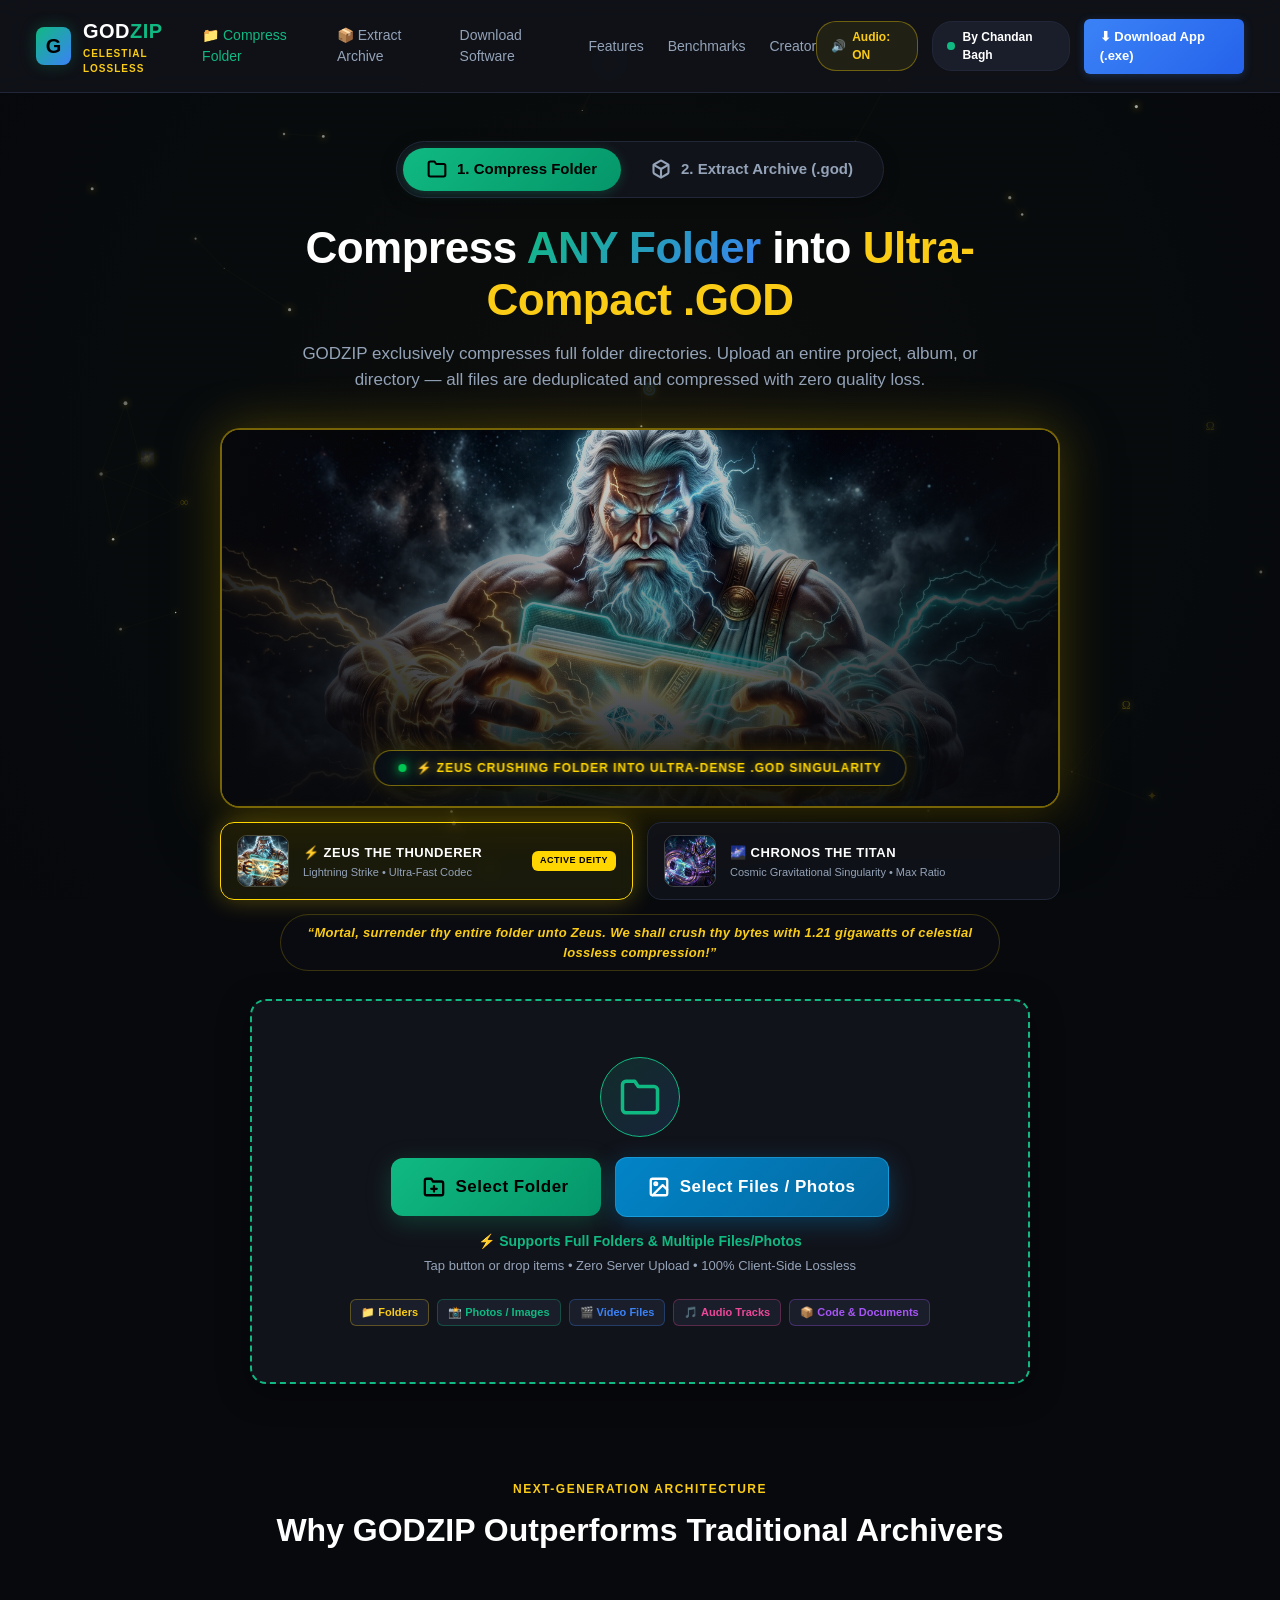
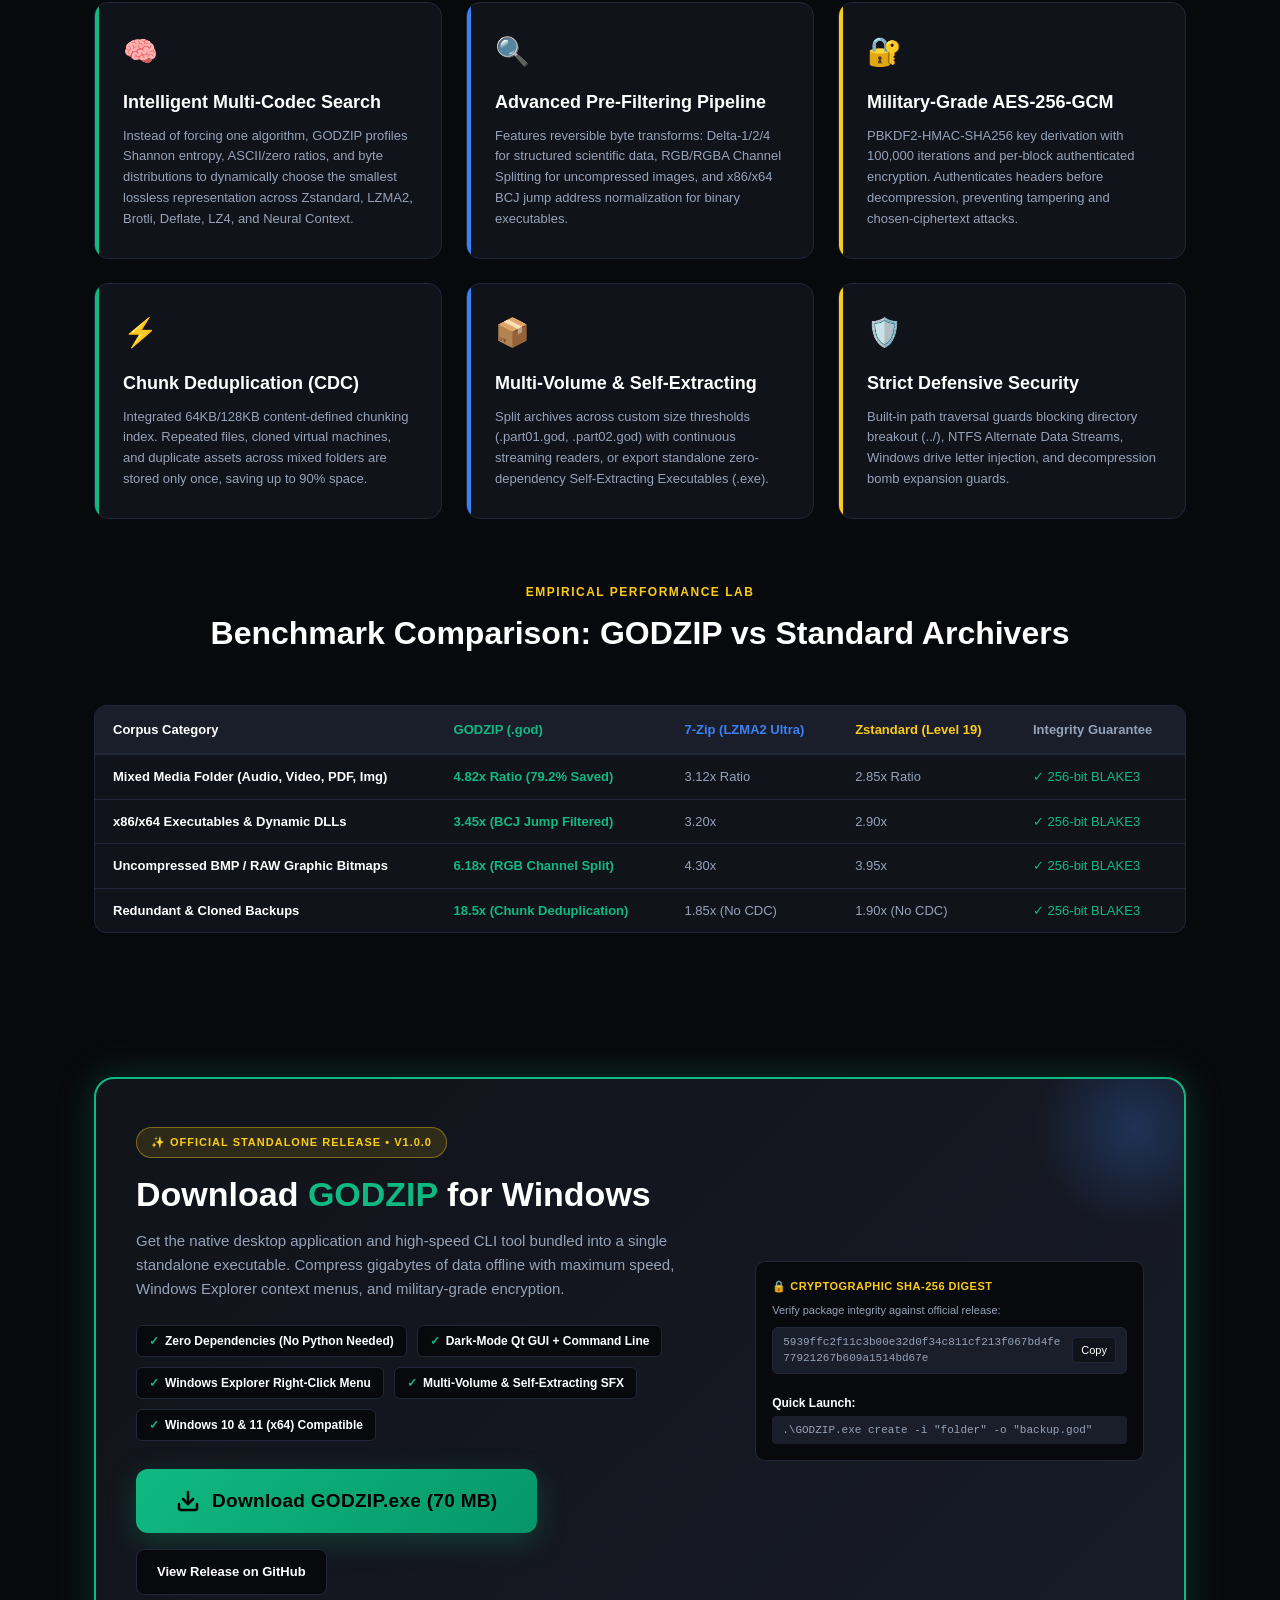
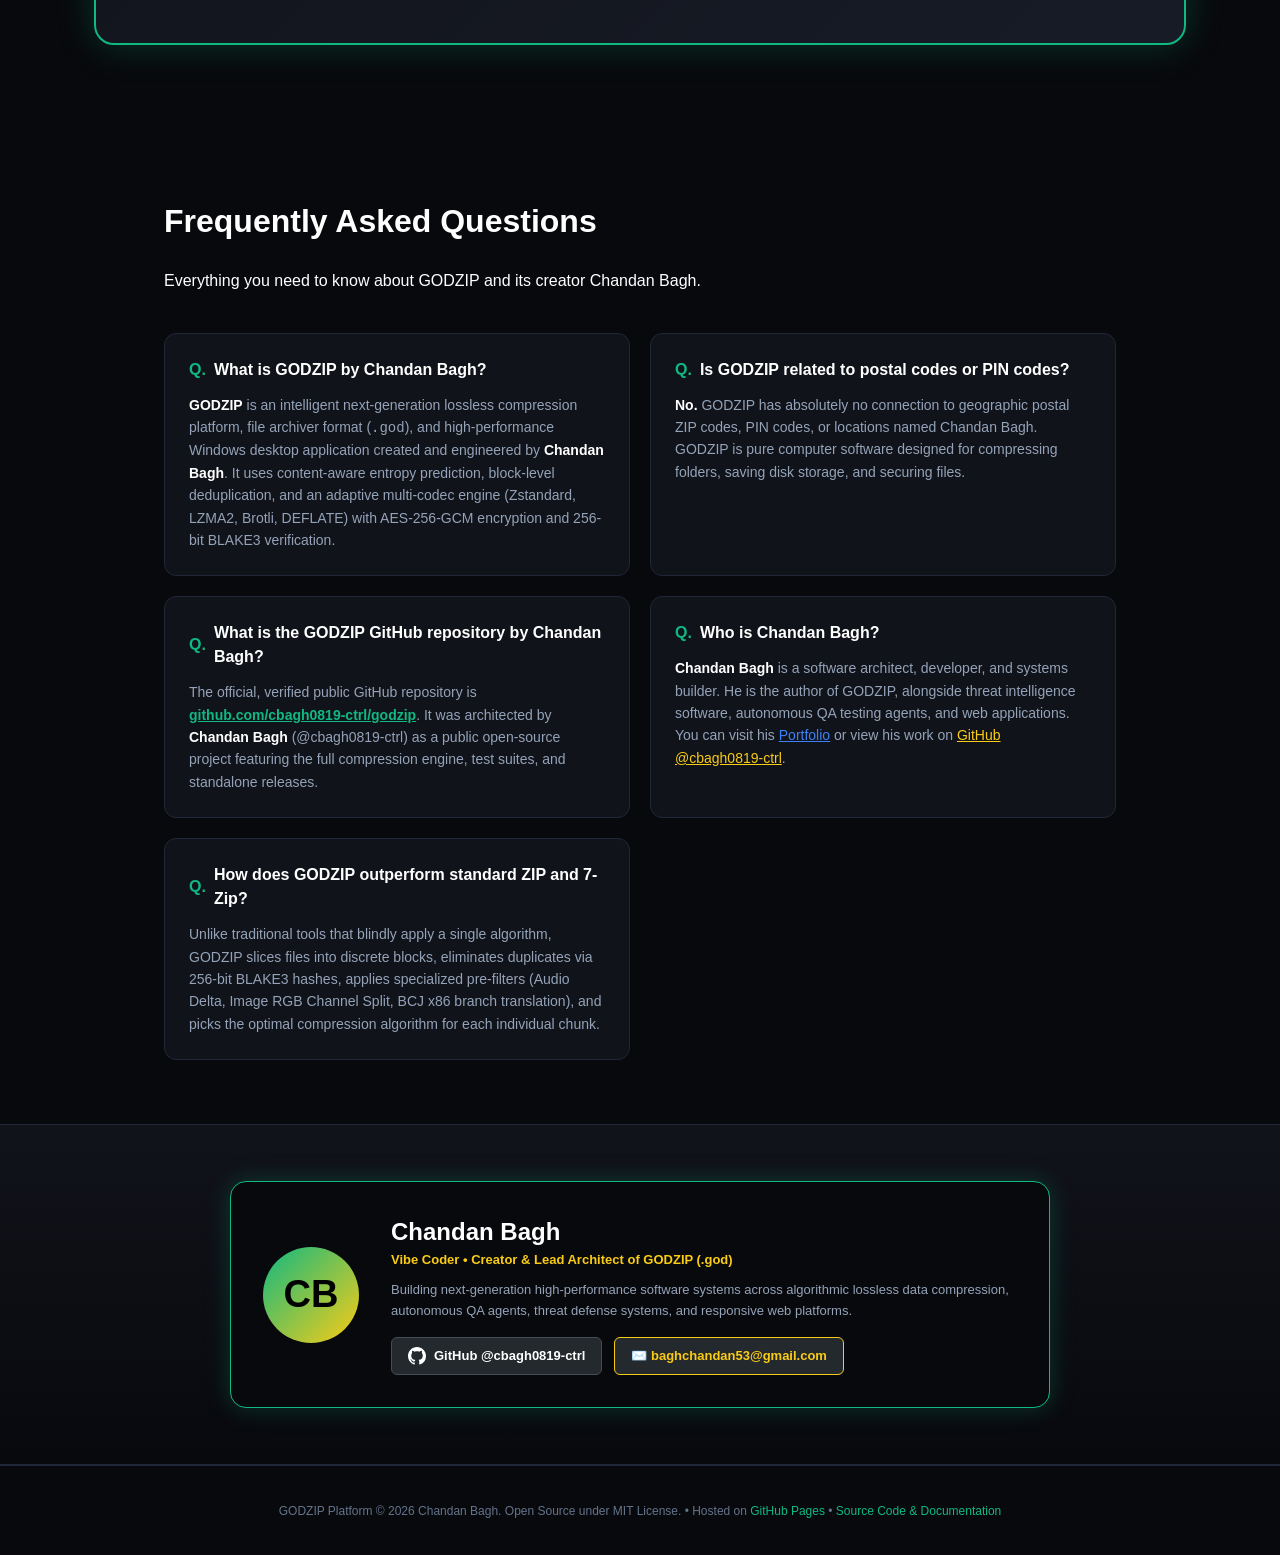
==== commit c7d62429: "feat(mobile): optimize layout and touch UX for all iPhone and Android smartphones with dual file/fol" ====
--- a/index.html
+++ b/index.html
@@ -119,7 +119,7 @@
   }
   </script>
 
-  <link rel="stylesheet" href="css/style.css?v=2.2.0">
+  <link rel="stylesheet" href="css/style.css?v=2.3.0">
 </head>
 <body>
   <!-- LIGHTWEIGHT CINEMATIC CELESTIAL CANVAS -->
@@ -253,38 +253,51 @@
         <!-- 1. COMPRESS FOLDER DROPZONE -->
         <div class="dropzone-card" id="compressDropzone">
           <input type="file" id="folderInput" webkitdirectory directory multiple style="display: none;">
+          <input type="file" id="fileInputMobile" multiple style="display: none;">
+          
           <div class="dropzone-icon-circle">
             <svg width="42" height="42" viewBox="0 0 24 24" fill="none" stroke="currentColor" stroke-width="2" stroke-linecap="round" stroke-linejoin="round">
               <path d="M22 19a2 2 0 0 1-2 2H4a2 2 0 0 1-2-2V5a2 2 0 0 1 2-2h5l2 3h9a2 2 0 0 1 2 2z"></path>
             </svg>
           </div>
 
-          <button class="btn-select-files" id="btnSelectFolder" onclick="document.getElementById('folderInput').click()">
-            <svg width="24" height="24" viewBox="0 0 24 24" fill="none" stroke="currentColor" stroke-width="2.5" stroke-linecap="round" stroke-linejoin="round">
-              <path d="M22 19a2 2 0 0 1-2 2H4a2 2 0 0 1-2-2V5a2 2 0 0 1 2-2h5l2 3h9a2 2 0 0 1 2 2z"></path>
-              <line x1="12" y1="11" x2="12" y2="17"></line>
-              <line x1="9" y1="14" x2="15" y2="14"></line>
-            </svg>
-            Select Folder to Compress
-          </button>
-
-          <p class="drop-text-sub" style="color: var(--accent-yellow); font-weight: 600; margin-top: 14px;">
-            ⚠️ Only folders are accepted (Single files like individual PDFs or images are rejected)
+          <!-- Dual Selection Buttons for Phone & Desktop -->
+          <div class="dropzone-buttons-row">
+            <button class="btn-select-files btn-folder-select" id="btnSelectFolder" type="button">
+              <svg width="22" height="22" viewBox="0 0 24 24" fill="none" stroke="currentColor" stroke-width="2.5" stroke-linecap="round" stroke-linejoin="round">
+                <path d="M22 19a2 2 0 0 1-2 2H4a2 2 0 0 1-2-2V5a2 2 0 0 1 2-2h5l2 3h9a2 2 0 0 1 2 2z"></path>
+                <line x1="12" y1="11" x2="12" y2="17"></line>
+                <line x1="9" y1="14" x2="15" y2="14"></line>
+              </svg>
+              Select Folder
+            </button>
+            <button class="btn-select-files btn-files-select" id="btnSelectFiles" type="button">
+              <svg width="22" height="22" viewBox="0 0 24 24" fill="none" stroke="currentColor" stroke-width="2.5" stroke-linecap="round" stroke-linejoin="round">
+                <rect x="3" y="3" width="18" height="18" rx="2" ry="2"></rect>
+                <circle cx="8.5" cy="8.5" r="1.5"></circle>
+                <polyline points="21 15 16 10 5 21"></polyline>
+              </svg>
+              Select Files / Photos
+            </button>
+          </div>
+
+          <p class="drop-text-sub" style="color: var(--accent-green); font-weight: 600; margin-top: 14px;">
+            ⚡ Supports Full Folders & Multiple Files/Photos
           </p>
-          <p style="font-size: 13px; color: var(--text-muted); margin-top: 4px;">Drop an entire folder directory here</p>
+          <p style="font-size: 13px; color: var(--text-muted); margin-top: 4px;">Tap button or drop items • Zero Server Upload • 100% Client-Side Lossless</p>
 
           <div class="supported-formats-pills">
-            <span class="format-pill pdf">📁 Project Folders</span>
-            <span class="format-pill img">📁 Photo & Media Albums</span>
-            <span class="format-pill video">📁 Video Collections</span>
-            <span class="format-pill audio">📁 Music & Audio Folders</span>
-            <span class="format-pill bin">📁 Nested Directories</span>
+            <span class="format-pill pdf">📁 Folders</span>
+            <span class="format-pill img">📸 Photos / Images</span>
+            <span class="format-pill video">🎬 Video Files</span>
+            <span class="format-pill audio">🎵 Audio Tracks</span>
+            <span class="format-pill bin">📦 Code & Documents</span>
           </div>
         </div>
 
         <!-- 2. EXTRACT ARCHIVE DROPZONE -->
         <div class="dropzone-card extract-theme" id="extractDropzone" style="display: none;">
-          <input type="file" id="archiveInput" accept=".god" style="display: none;">
+          <input type="file" id="archiveInput" accept=".god,.*,application/octet-stream" style="display: none;">
           <div class="dropzone-icon-circle" style="border-color: var(--accent-blue); color: var(--accent-blue); background: rgba(59, 130, 246, 0.15);">
             <svg width="42" height="42" viewBox="0 0 24 24" fill="none" stroke="currentColor" stroke-width="2" stroke-linecap="round" stroke-linejoin="round">
               <path d="M21 16V8a2 2 0 0 0-1-1.73l-7-4a2 2 0 0 0-2 0l-7 4A2 2 0 0 0 3 8v8a2 2 0 0 0 1 1.73l7 4a2 2 0 0 0 2 0l7-4A2 2 0 0 0 21 16z"></path>
@@ -293,7 +306,7 @@
             </svg>
           </div>
 
-          <button class="btn-select-archive" onclick="document.getElementById('archiveInput').click()">
+          <button class="btn-select-archive" id="btnSelectArchive" type="button">
             <svg width="24" height="24" viewBox="0 0 24 24" fill="none" stroke="currentColor" stroke-width="2.5" stroke-linecap="round" stroke-linejoin="round">
               <polyline points="7 10 12 15 17 10"></polyline>
               <line x1="12" y1="15" x2="12" y2="3"></line>
@@ -302,7 +315,8 @@
           </button>
 
           <p class="drop-text-sub" style="color: var(--accent-blue); font-weight: 600; margin-top: 14px;">
-            📦 Drop your .god archive here to restore full original folder and files
+            📦 Tap to pick your .god archive on any phone or PC
+          </p>
           </p>
           <p style="font-size: 13px; color: var(--text-muted); margin-top: 4px;">Supports single or multi-volume .god files</p>
         </div>
@@ -316,10 +330,13 @@
         <div class="files-pane">
           <div class="files-header">
             <div class="files-title">
-              Folder: <span id="folderTitleName" style="color: var(--accent-green); margin-left: 6px;">--</span>
+              <span id="folderTitlePrefix">Folder:</span> <span id="folderTitleName" style="color: var(--accent-green); margin-left: 6px;">--</span>
               <span class="files-count-badge" id="filesCountBadge">0 files</span>
             </div>
-            <button class="btn-add-more" id="btnAddMore">📁 Choose Different Folder</button>
+            <div class="files-action-btns">
+              <button class="btn-add-more" id="btnAddMore">📁 Folder</button>
+              <button class="btn-add-more" id="btnAddFiles">📑 Add Files</button>
+            </div>
           </div>
           <div class="file-cards-list" id="fileCardsList">
             <!-- Dynamic file cards populated via JS -->
@@ -741,6 +758,6 @@
     </p>
   </footer>
 
-  <script src="js/app.js?v=2.2.0"></script>
+  <script src="js/app.js?v=2.3.0"></script>
 </body>
 </html>
--- a/css/style.css
+++ b/css/style.css
@@ -343,28 +343,63 @@
   font-size: 34px;
 }
 
+.dropzone-buttons-row {
+  display: flex;
+  flex-wrap: wrap;
+  align-items: center;
+  justify-content: center;
+  gap: 14px;
+  width: 100%;
+  max-width: 680px;
+  margin: 0 auto;
+}
+
 /* Giant Select Button (iLovePDF Style) */
 .btn-select-files {
-  background: linear-gradient(135deg, var(--accent-green), var(--accent-green-dark));
-  color: #000;
-  font-size: 20px;
+  font-size: 17px;
   font-weight: 800;
-  padding: 18px 48px;
+  padding: 16px 32px;
   border-radius: 12px;
   border: none;
   cursor: pointer;
+  display: inline-flex;
+  align-items: center;
+  justify-content: center;
+  gap: 10px;
+  transition: all 0.2s cubic-bezier(0.16, 1, 0.3, 1);
+  letter-spacing: 0.5px;
+  touch-action: manipulation;
+}
+
+.btn-folder-select {
+  background: linear-gradient(135deg, var(--accent-green), var(--accent-green-dark));
+  color: #000;
   box-shadow: 0 6px 24px var(--accent-green-glow);
-  display: inline-flex;
-  align-items: center;
-  gap: 12px;
-  transition: all 0.2s;
-  letter-spacing: 0.5px;
-}
-
-.btn-select-files:hover {
+}
+
+.btn-folder-select:hover {
   background: linear-gradient(135deg, #34d399, var(--accent-green));
-  transform: scale(1.03);
+  transform: translateY(-2px) scale(1.02);
   box-shadow: 0 10px 30px rgba(16, 185, 129, 0.4);
+}
+
+.btn-files-select {
+  background: linear-gradient(135deg, #0284c7, #0369a1);
+  color: #fff;
+  border: 1px solid rgba(56, 189, 248, 0.4);
+  box-shadow: 0 6px 24px rgba(2, 132, 199, 0.35);
+}
+
+.btn-files-select:hover {
+  background: linear-gradient(135deg, #0ea5e9, #0284c7);
+  transform: translateY(-2px) scale(1.02);
+  box-shadow: 0 10px 30px rgba(14, 165, 233, 0.45);
+}
+
+.files-action-btns {
+  display: flex;
+  align-items: center;
+  gap: 8px;
 }
 
 .drop-text-sub {
@@ -1901,3 +1936,409 @@
   50% { transform: scale(1.15); opacity: 1; }
   100% { transform: scale(0.95); opacity: 0.8; }
 }
+
+/* ==========================================================================
+   MOBILE & SMARTPHONE OPTIMIZATIONS (iOS Safari & Android Touch-First UI)
+   ========================================================================== */
+
+/* 1. Prevent mobile horizontal drift */
+html, body {
+  overflow-x: hidden !important;
+  max-width: 100vw !important;
+  width: 100% !important;
+  -webkit-text-size-adjust: 100%;
+  -webkit-tap-highlight-color: transparent;
+  position: relative;
+}
+
+*, *::before, *::after {
+  box-sizing: border-box;
+}
+
+button, a, input, select {
+  touch-action: manipulation;
+}
+
+/* 2. Tablet & Medium Screens (max-width: 900px) */
+@media (max-width: 900px) {
+  .btn-nav-desktop {
+    display: none !important;
+  }
+  .workspace-grid {
+    grid-template-columns: 1fr !important;
+  }
+}
+
+/* 3. Smartphone Touch Optimization (max-width: 768px) */
+@media (max-width: 768px) {
+  /* Navbar */
+  .navbar {
+    padding: 10px 14px !important;
+    gap: 8px;
+  }
+
+  .nav-links {
+    display: none !important;
+  }
+
+  .brand-logo {
+    width: 32px !important;
+    height: 32px !important;
+    font-size: 17px !important;
+  }
+
+  .brand-name {
+    font-size: 16px !important;
+  }
+
+  .brand-badge {
+    font-size: 8px !important;
+  }
+
+  .nav-actions {
+    gap: 8px !important;
+  }
+
+  .btn-sound-toggle {
+    padding: 6px 10px !important;
+    font-size: 11px !important;
+  }
+
+  .sound-label {
+    display: none !important;
+  }
+
+  .creator-pill {
+    padding: 5px 10px !important;
+    font-size: 11px !important;
+    gap: 6px !important;
+  }
+
+  /* Hero */
+  .hero {
+    padding: 24px 12px 36px 12px !important;
+  }
+
+  .hero-title {
+    font-size: clamp(22px, 6.8vw, 32px) !important;
+    line-height: 1.25 !important;
+    margin-bottom: 10px !important;
+    padding: 0 4px;
+  }
+
+  .hero-subtitle {
+    font-size: 13px !important;
+    line-height: 1.45 !important;
+    margin-bottom: 18px !important;
+    padding: 0 4px;
+  }
+
+  .mode-switcher-container {
+    width: 100% !important;
+    max-width: 100% !important;
+    display: flex !important;
+    gap: 6px !important;
+    padding: 4px !important;
+  }
+
+  .mode-tab-btn {
+    flex: 1 !important;
+    padding: 10px 6px !important;
+    font-size: 12px !important;
+    justify-content: center !important;
+    text-align: center !important;
+  }
+
+  /* Cinematic God Portal */
+  .portal-canvas-wrap {
+    height: 210px !important;
+    border-radius: 14px !important;
+  }
+
+  .god-caption-pill {
+    font-size: 10px !important;
+    padding: 6px 12px !important;
+    max-width: 92% !important;
+    white-space: normal !important;
+    text-align: center !important;
+    bottom: 10px !important;
+  }
+
+  .god-roster-carousel {
+    grid-template-columns: 1fr !important;
+    gap: 8px !important;
+  }
+
+  .god-roster-card {
+    padding: 10px 12px !important;
+    gap: 10px !important;
+    border-radius: 12px !important;
+  }
+
+  .roster-thumb-wrap {
+    width: 44px !important;
+    height: 44px !important;
+  }
+
+  .roster-name {
+    font-size: 12px !important;
+  }
+
+  .roster-desc {
+    font-size: 10px !important;
+  }
+
+  .divine-decree-banner {
+    padding: 8px 12px !important;
+    border-radius: 16px !important;
+    margin-top: 10px !important;
+  }
+
+  .decree-speech {
+    font-size: 11px !important;
+  }
+
+  /* Dropzone Card */
+  .dropzone-container {
+    margin-top: 20px !important;
+    padding: 0 !important;
+  }
+
+  .dropzone-card {
+    padding: 22px 14px !important;
+    border-radius: 14px !important;
+  }
+
+  .dropzone-icon-circle {
+    width: 60px !important;
+    height: 60px !important;
+    margin-bottom: 14px !important;
+  }
+
+  .dropzone-icon-circle svg {
+    width: 32px !important;
+    height: 32px !important;
+  }
+
+  .dropzone-buttons-row {
+    flex-direction: column !important;
+    width: 100% !important;
+    gap: 10px !important;
+  }
+
+  .btn-select-files {
+    width: 100% !important;
+    padding: 14px 16px !important;
+    font-size: 15px !important;
+    border-radius: 10px !important;
+    justify-content: center !important;
+  }
+
+  .btn-select-archive {
+    width: 100% !important;
+    padding: 14px 16px !important;
+    font-size: 15px !important;
+    border-radius: 10px !important;
+    justify-content: center !important;
+  }
+
+  .supported-formats-pills {
+    gap: 5px !important;
+    margin-top: 14px !important;
+  }
+
+  .format-pill {
+    font-size: 10px !important;
+    padding: 3px 8px !important;
+  }
+
+  /* Workspace / File List */
+  .workspace-container {
+    padding: 0 10px !important;
+    margin-bottom: 30px !important;
+  }
+
+  .workspace-grid {
+    grid-template-columns: 1fr !important;
+    gap: 14px !important;
+  }
+
+  .files-pane, .options-pane {
+    padding: 14px !important;
+    border-radius: 12px !important;
+  }
+
+  .files-header {
+    flex-wrap: wrap !important;
+    gap: 8px !important;
+    justify-content: space-between !important;
+  }
+
+  .files-title {
+    font-size: 14px !important;
+  }
+
+  .files-action-btns {
+    display: flex !important;
+    gap: 6px !important;
+  }
+
+  .btn-add-more {
+    padding: 6px 10px !important;
+    font-size: 11px !important;
+  }
+
+  .file-cards-list {
+    max-height: 280px !important;
+  }
+
+  .file-card {
+    padding: 8px 10px !important;
+  }
+
+  .file-card-name {
+    font-size: 12px !important;
+    max-width: 180px !important;
+    overflow: hidden !important;
+    text-overflow: ellipsis !important;
+    white-space: nowrap !important;
+  }
+
+  .btn-compress-now {
+    width: 100% !important;
+    padding: 16px 18px !important;
+    font-size: 15px !important;
+    border-radius: 10px !important;
+    justify-content: center !important;
+  }
+
+  /* Processing Section */
+  .processing-container {
+    padding: 20px 10px !important;
+  }
+
+  .chamber-god-viewport {
+    height: 180px !important;
+    border-radius: 12px !important;
+    max-width: 100% !important;
+  }
+
+  .chamber-folder-status-overlay {
+    font-size: 9px !important;
+    padding: 4px 10px !important;
+    max-width: 90% !important;
+    overflow: hidden !important;
+    text-overflow: ellipsis !important;
+    white-space: nowrap !important;
+  }
+
+  .divine-decree-display {
+    font-size: 11px !important;
+    flex-wrap: wrap !important;
+    text-align: center !important;
+  }
+
+  .proc-status {
+    font-size: 12px !important;
+  }
+
+  /* Result Screen */
+  .result-container {
+    padding: 0 10px !important;
+  }
+
+  .result-title {
+    font-size: 20px !important;
+    line-height: 1.3 !important;
+  }
+
+  .result-stats-card {
+    grid-template-columns: repeat(3, 1fr) !important;
+    padding: 12px 6px !important;
+    gap: 6px !important;
+  }
+
+  .stat-val {
+    font-size: 16px !important;
+  }
+
+  .stat-lbl {
+    font-size: 9px !important;
+  }
+
+  .result-actions {
+    width: 100% !important;
+  }
+
+  .btn-download-archive, .btn-download-sfx, .btn-reset {
+    width: 100% !important;
+    padding: 14px 16px !important;
+    font-size: 14px !important;
+    text-align: center !important;
+    justify-content: center !important;
+  }
+
+  .offline-ad-banner {
+    padding: 10px 12px !important;
+    font-size: 11px !important;
+    flex-direction: column !important;
+    text-align: center !important;
+    gap: 4px !important;
+  }
+
+  /* Features & Benchmarks */
+  .features-section, .benchmarks-section, .creator-section {
+    padding: 36px 14px !important;
+  }
+
+  .features-grid {
+    grid-template-columns: 1fr !important;
+    gap: 12px !important;
+  }
+
+  .benchmark-table-container {
+    overflow-x: auto !important;
+    -webkit-overflow-scrolling: touch !important;
+    display: block !important;
+    width: 100% !important;
+  }
+
+  .benchmark-table {
+    min-width: 520px !important;
+    font-size: 11px !important;
+  }
+
+  .creator-card {
+    padding: 20px 14px !important;
+    flex-direction: column !important;
+    text-align: center !important;
+    gap: 14px !important;
+  }
+
+  .creator-avatar {
+    width: 72px !important;
+    height: 72px !important;
+    font-size: 28px !important;
+  }
+
+  .creator-info h3 {
+    font-size: 20px !important;
+  }
+
+  .creator-links {
+    justify-content: center !important;
+    flex-wrap: wrap !important;
+    gap: 8px !important;
+  }
+
+  .creator-btn {
+    padding: 8px 14px !important;
+    font-size: 11px !important;
+  }
+
+  .footer {
+    padding: 24px 14px !important;
+    font-size: 11px !important;
+  }
+}
+
